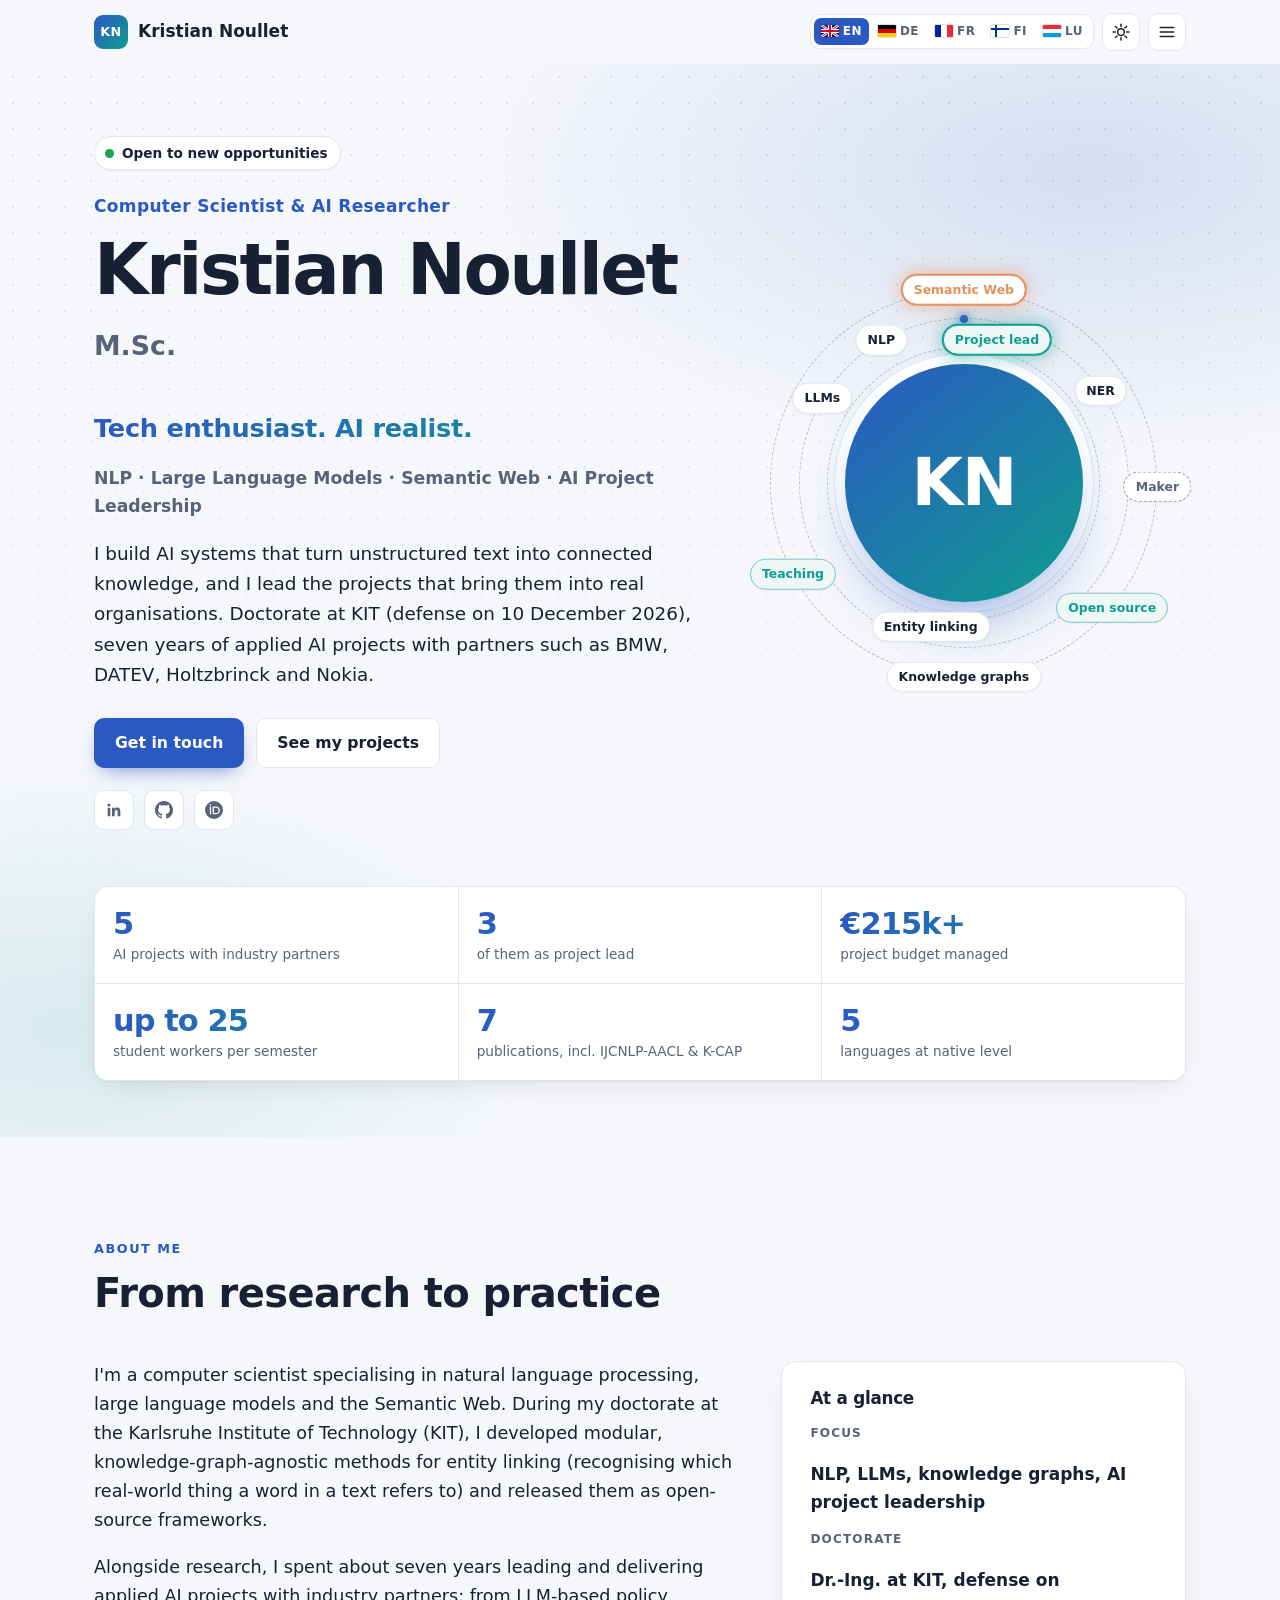
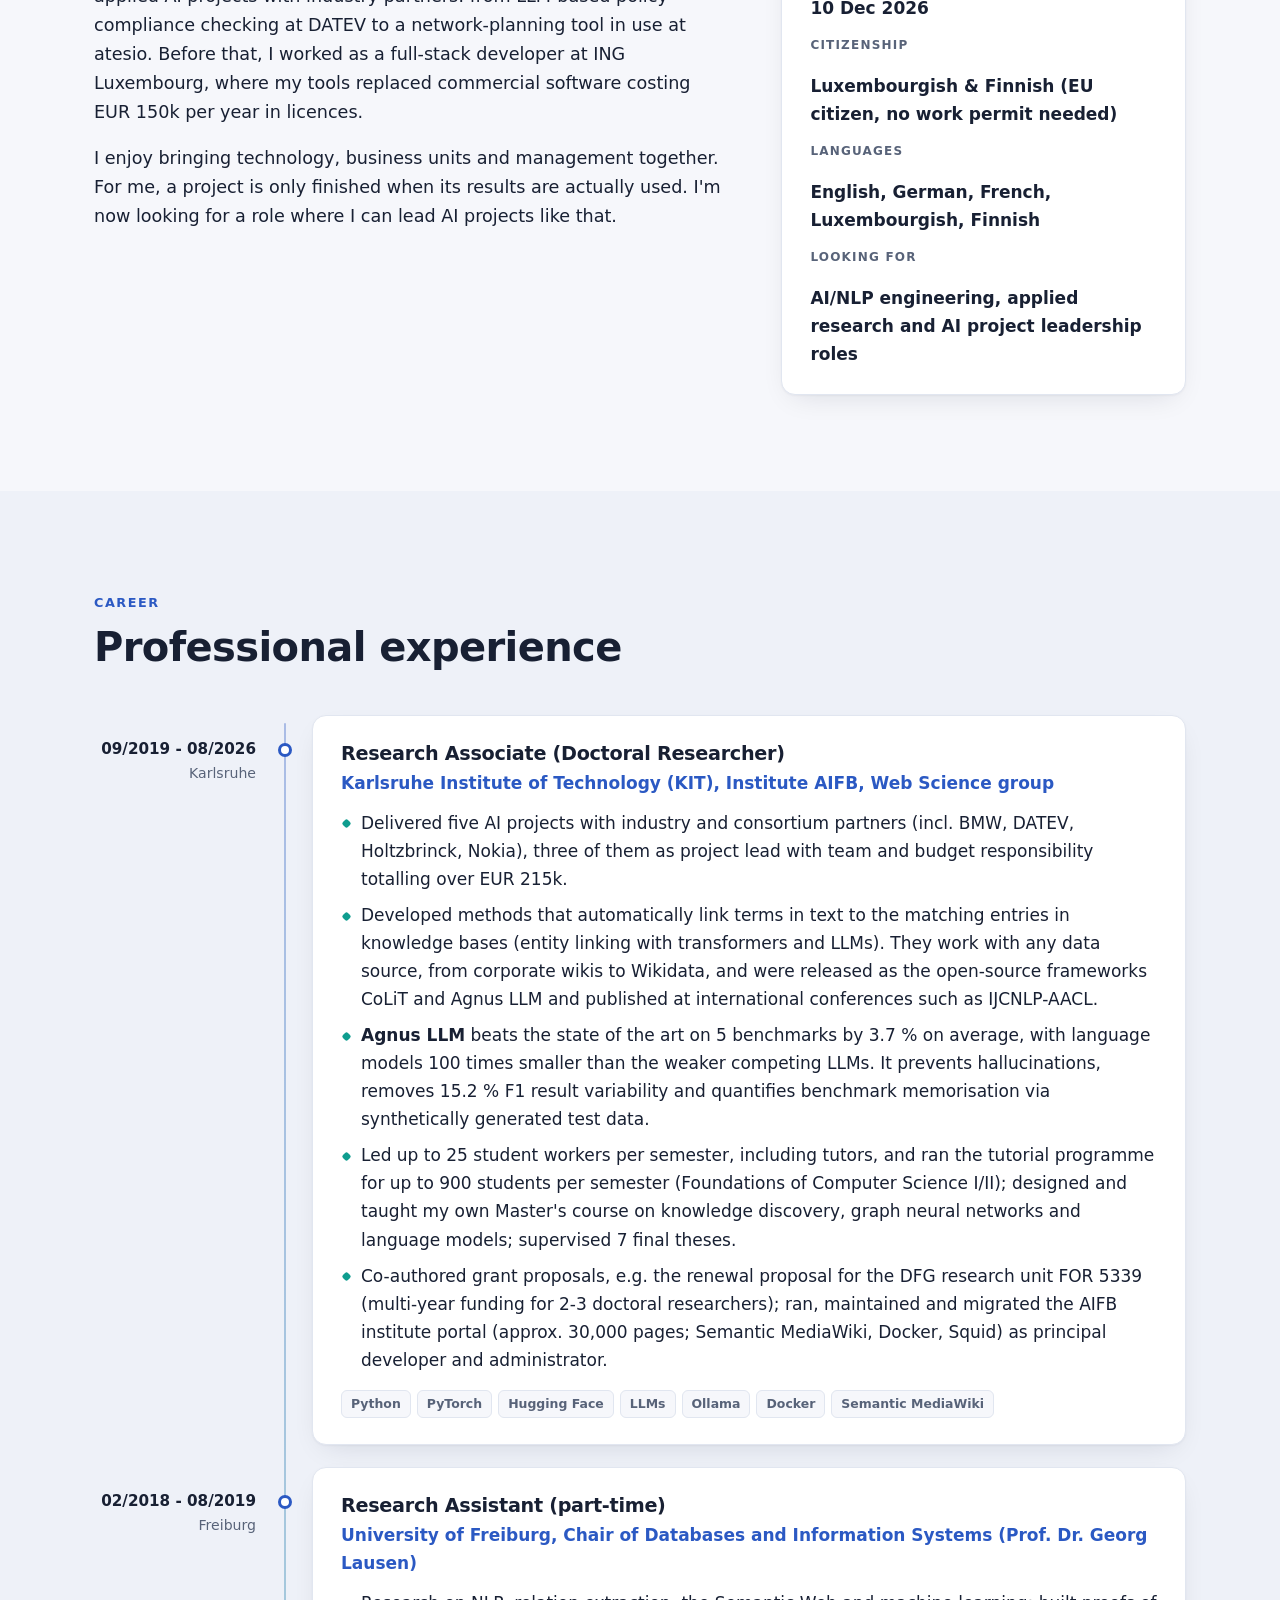
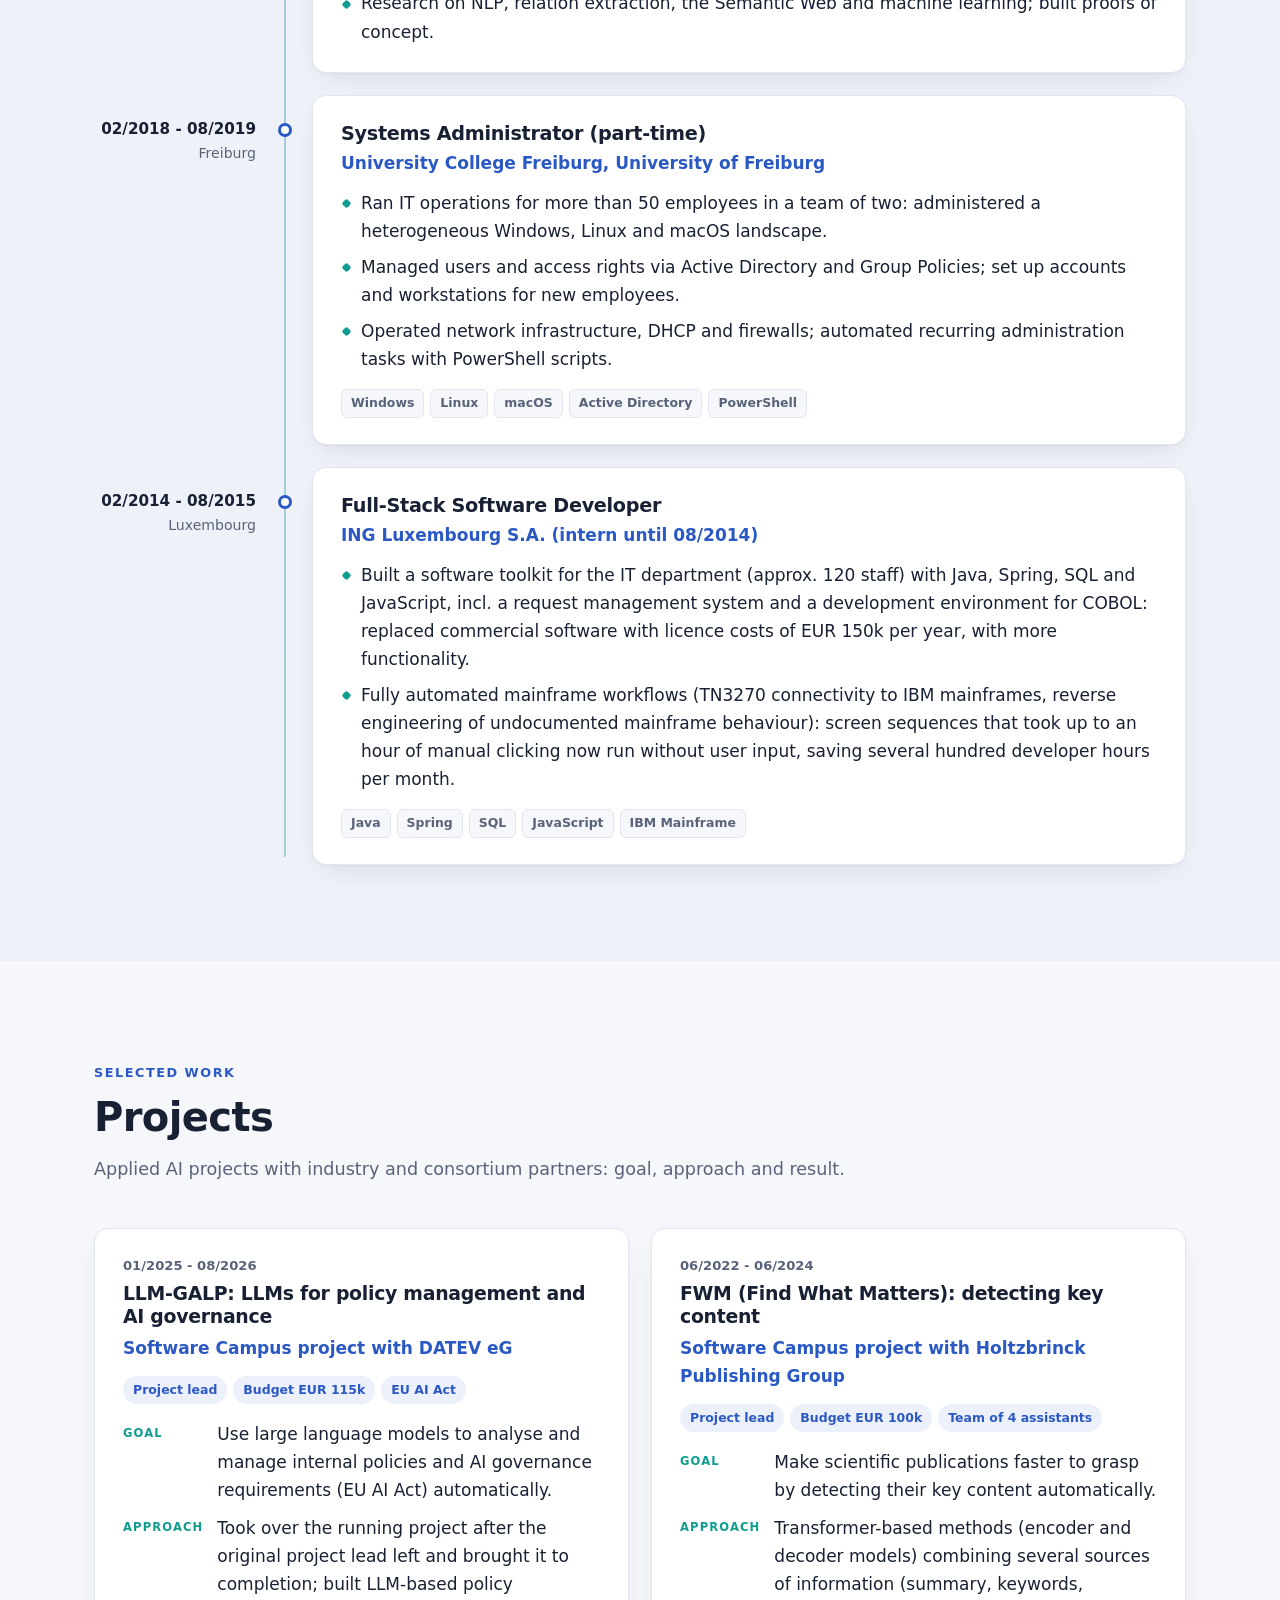
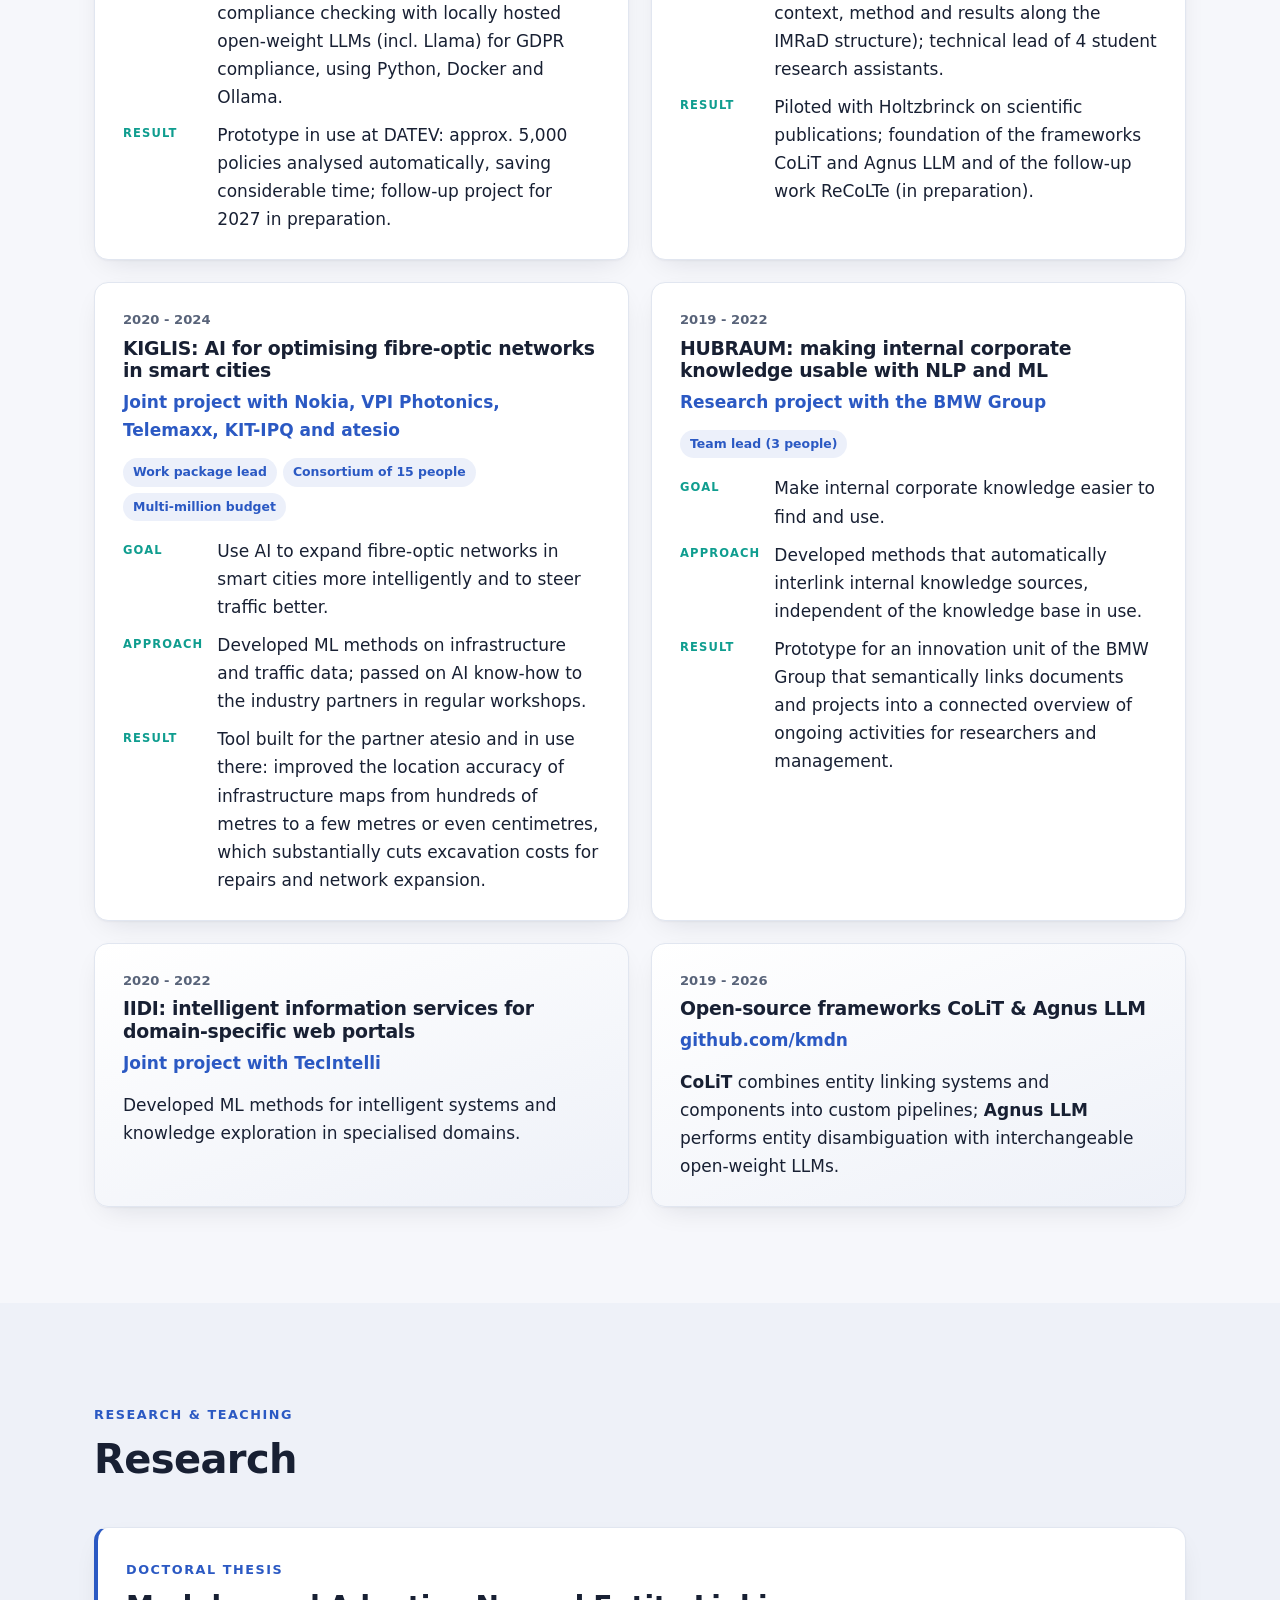
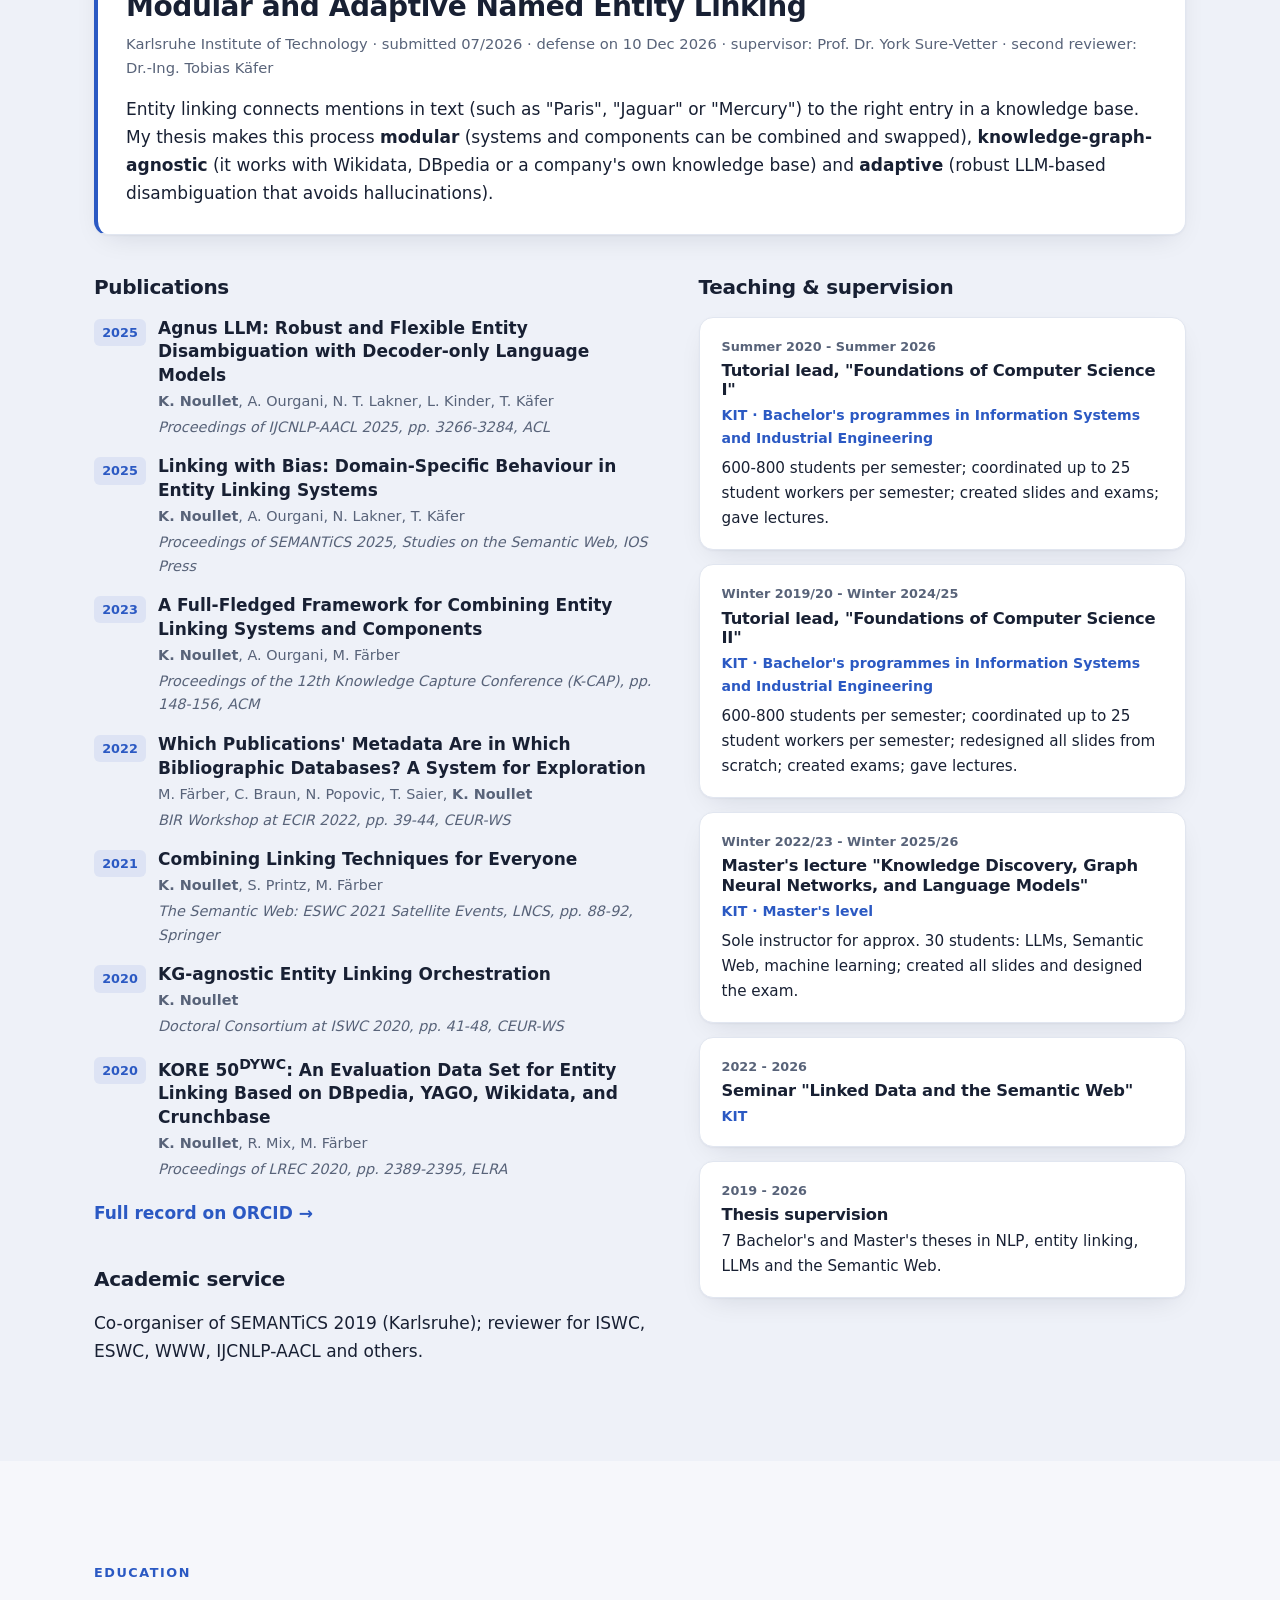
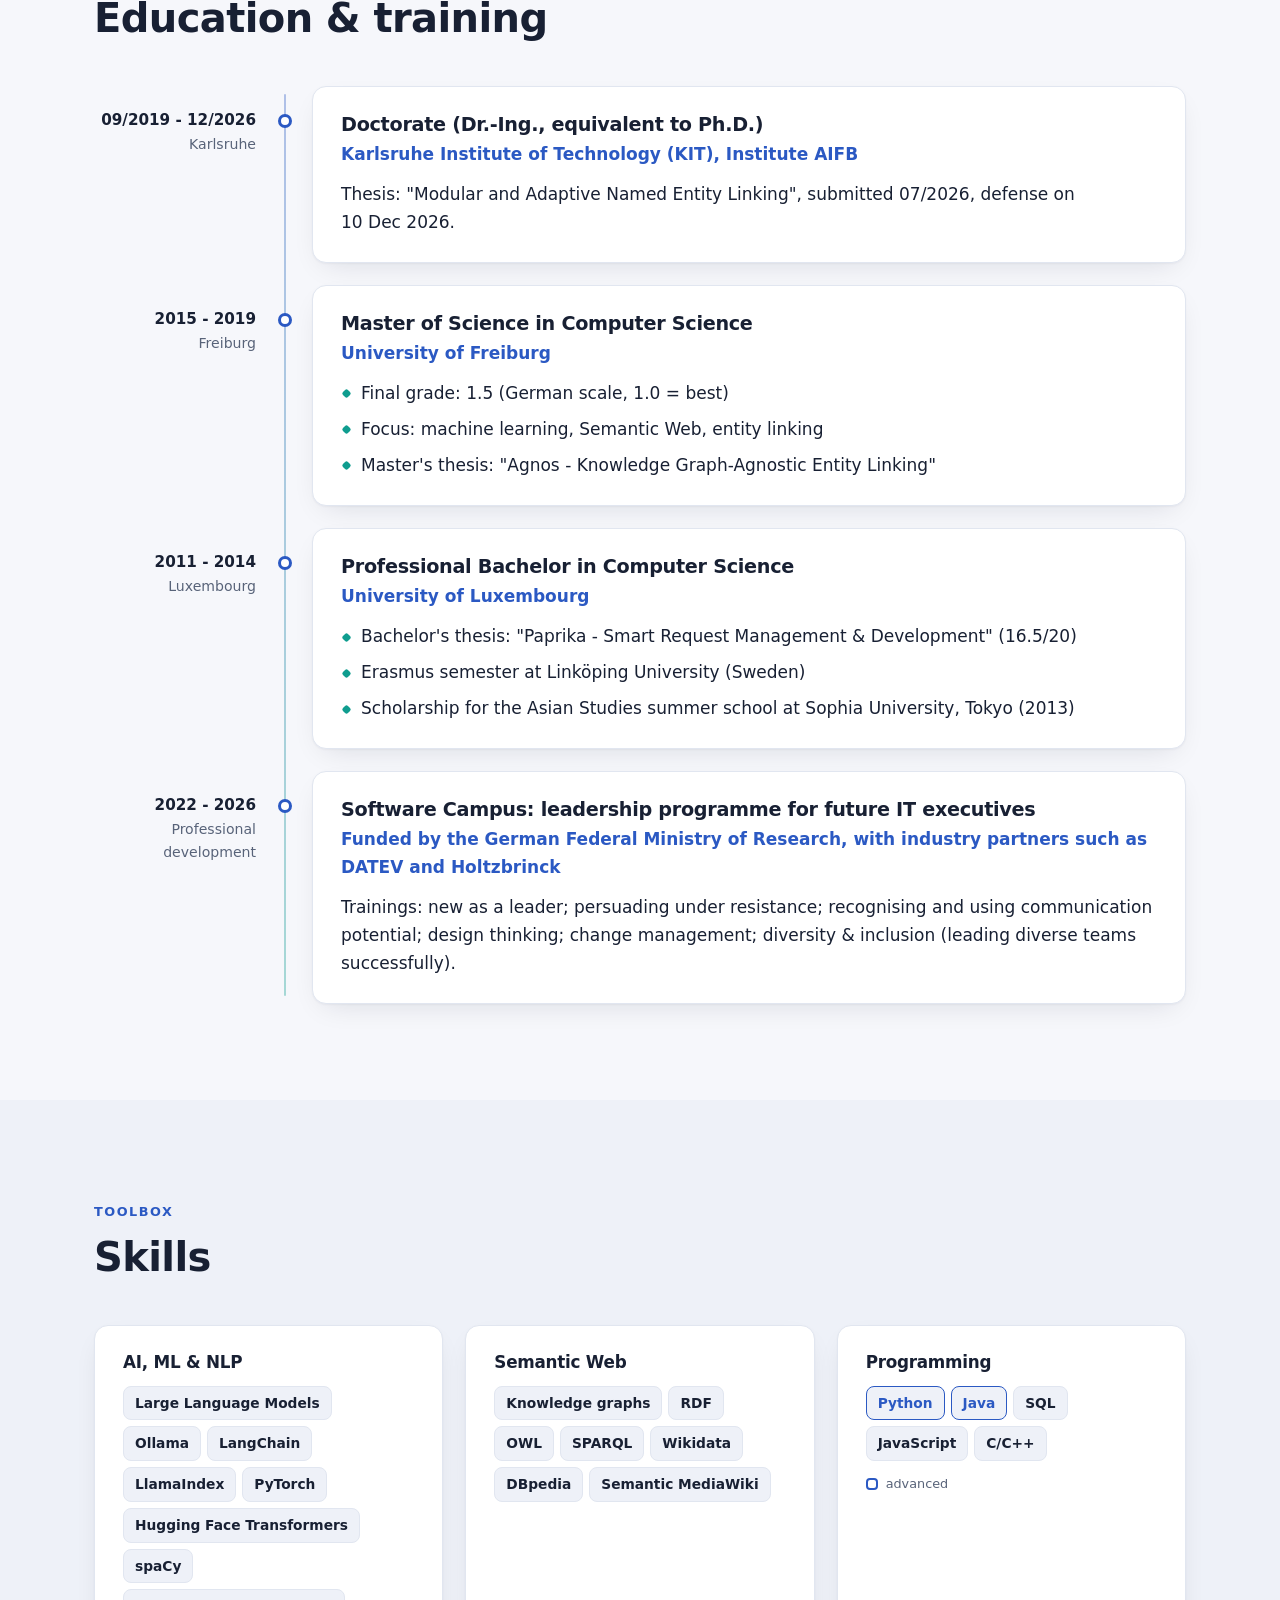
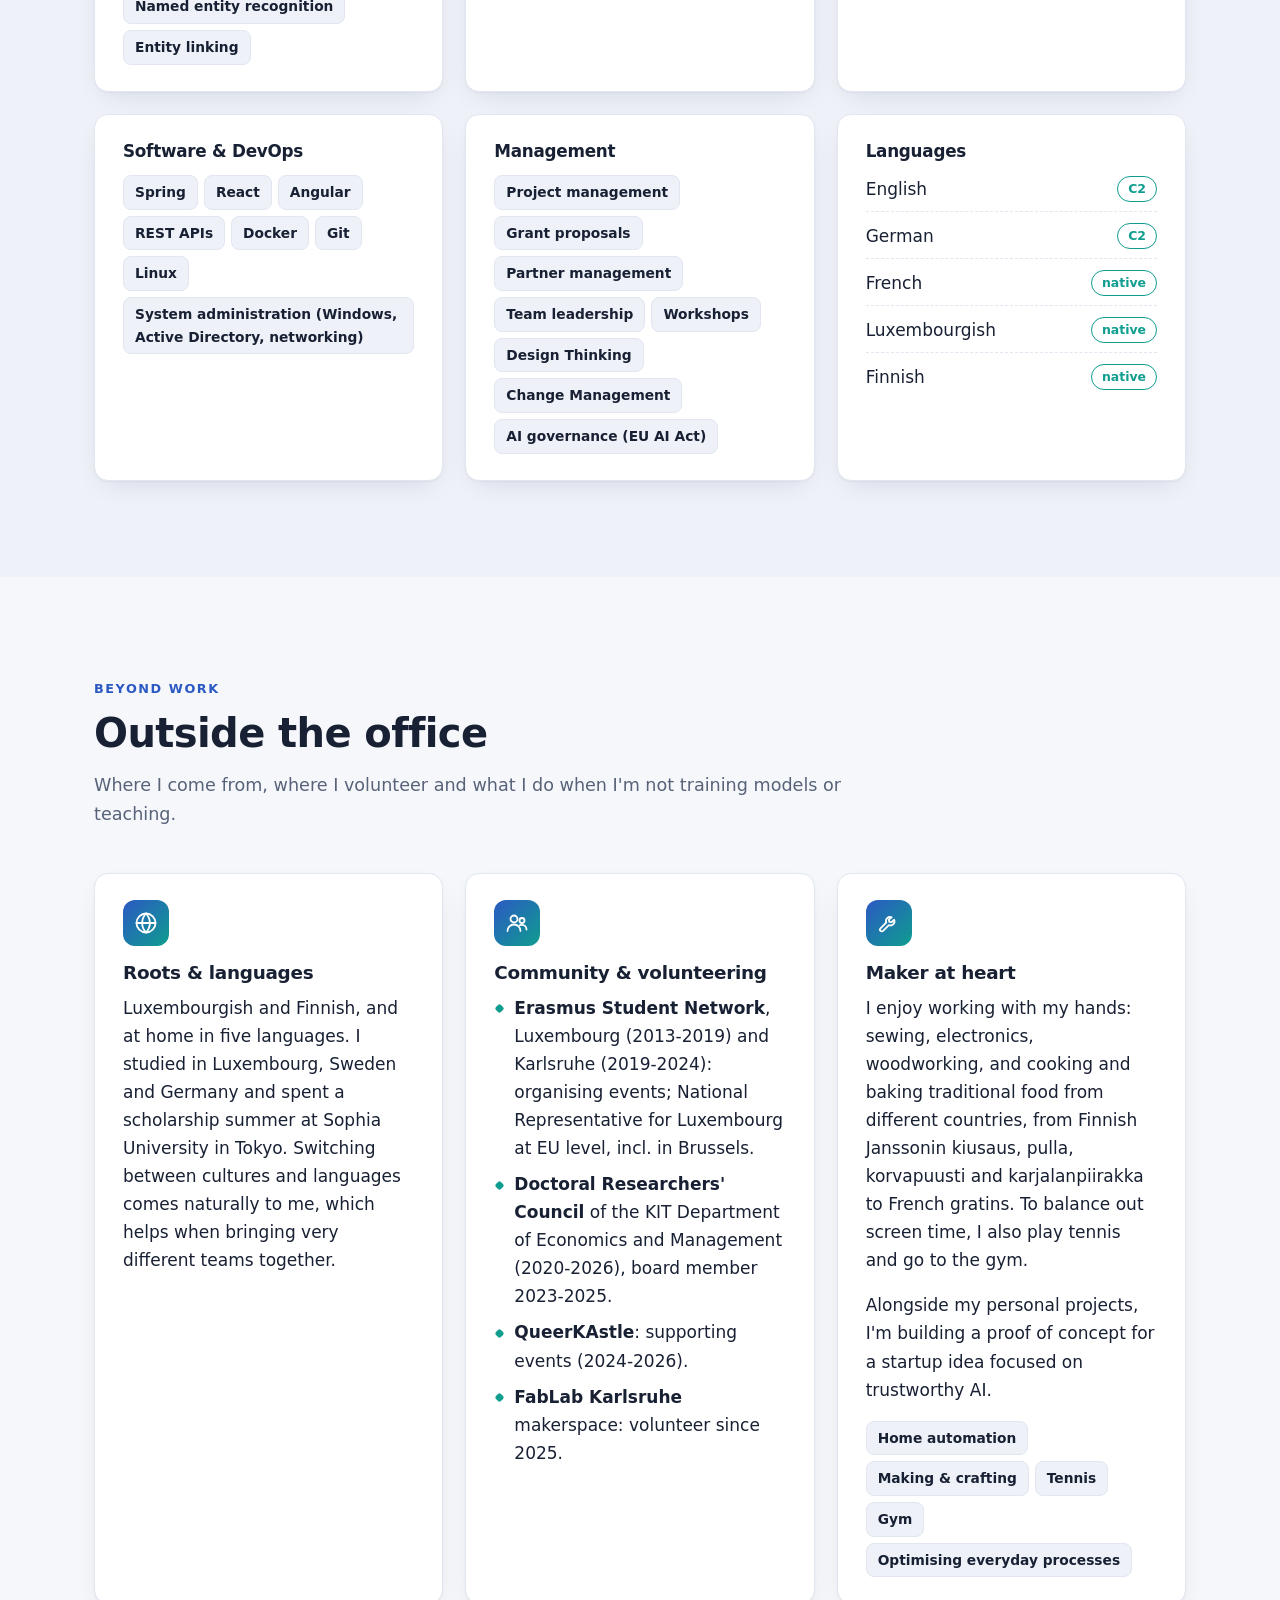
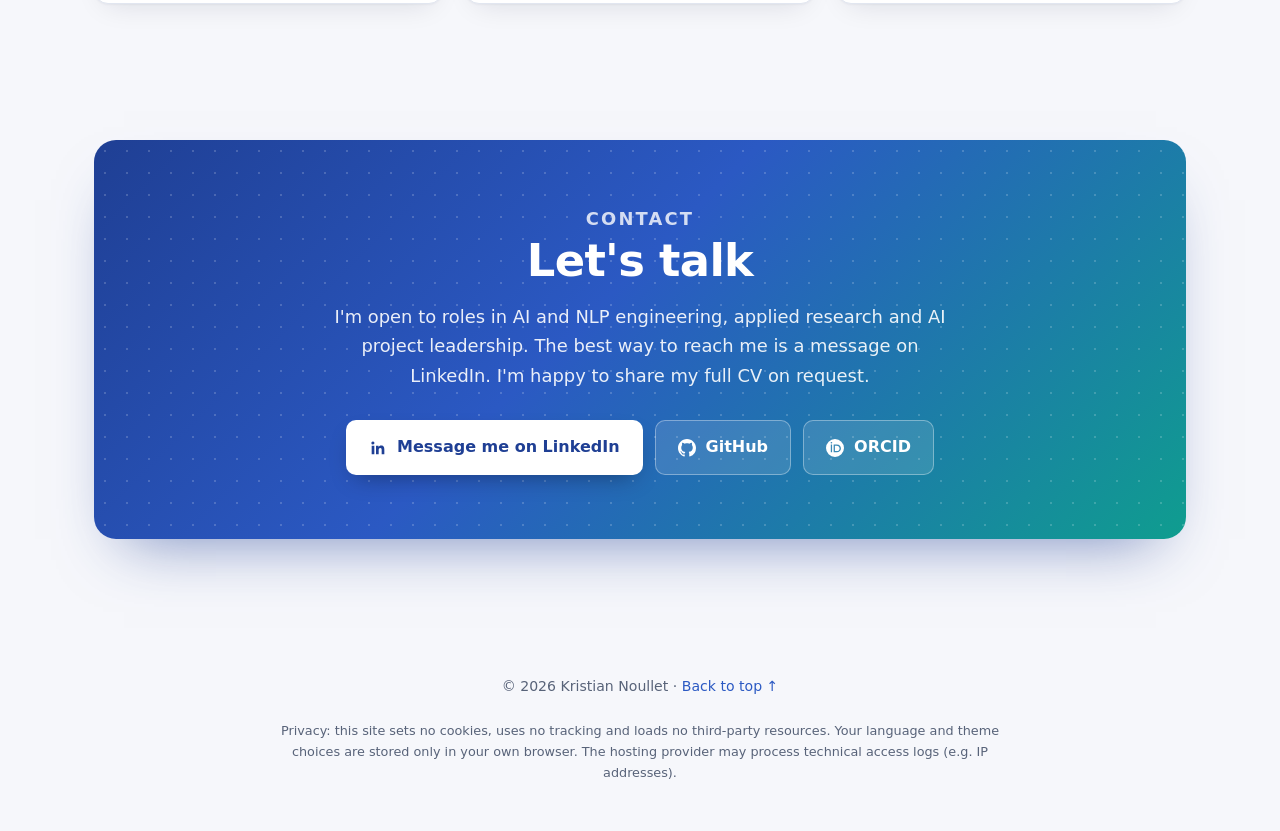
==== index.html @ 2e5d711b "Publish CV website Co-authored-by: Copilot <223556219+Copilot@users.noreply.github.com>" ====
<!DOCTYPE html>
<html lang="en" data-theme="light">
<head>
  <meta charset="utf-8">
  <meta name="viewport" content="width=device-width, initial-scale=1">
  <script>
    // Runs before first paint: theme + language (avoids a flash of the wrong theme/language)
    (function () {
      var d = document.documentElement, langs = ['en', 'de', 'fr', 'fi', 'lu'], lang = null, t = null;
      d.classList.add('js');
      try { t = localStorage.getItem('kn-theme'); } catch (e) {}
      if (t !== 'light' && t !== 'dark') t = window.matchMedia && matchMedia('(prefers-color-scheme: dark)').matches ? 'dark' : 'light';
      d.setAttribute('data-theme', t);
      var q = new URLSearchParams(location.search).get('lang');
      if (q && langs.indexOf(q) > -1) lang = q;
      if (!lang) { try { lang = localStorage.getItem('kn-lang'); } catch (e) {} }
      if (!lang || langs.indexOf(lang) < 0) {
        lang = 'en';
        var nav = navigator.languages || [navigator.language || 'en'];
        for (var i = 0; i < nav.length; i++) {
          var c = String(nav[i]).toLowerCase().split('-')[0];
          if (c === 'lb' || c === 'ltz') c = 'lu'; // ISO code lb, shown as LU
          if (langs.indexOf(c) > -1) { lang = c; break; }
        }
      }
      d.setAttribute('data-lang', lang);
      if (lang !== 'en') {
        d.classList.add('i18n-pending');
        setTimeout(function () { d.classList.remove('i18n-pending'); }, 1500);
      }
    })();
  </script>

  <title data-i18n="meta.title">Kristian Noullet | AI Researcher &amp; Project Lead | NLP, LLMs, Semantic Web</title>
  <meta name="description" data-i18n-attr="content:meta.description" content="Kristian Noullet, computer scientist and AI researcher (KIT) specialising in NLP, large language models and the Semantic Web, with seven years of applied AI projects with partners such as BMW, DATEV, Holtzbrinck and Nokia.">
  <meta name="author" content="Kristian Noullet">
  <meta name="color-scheme" content="light dark">
  <meta name="theme-color" content="#2b59c3">
  <link rel="canonical" href="https://noullet.tech/">
  <link rel="alternate" hreflang="en" href="https://noullet.tech/?lang=en">
  <link rel="alternate" hreflang="de" href="https://noullet.tech/?lang=de">
  <link rel="alternate" hreflang="fr" href="https://noullet.tech/?lang=fr">
  <link rel="alternate" hreflang="fi" href="https://noullet.tech/?lang=fi">
  <link rel="alternate" hreflang="lb" href="https://noullet.tech/?lang=lu">
  <link rel="alternate" hreflang="x-default" href="https://noullet.tech/">

  <meta property="og:type" content="profile">
  <meta property="og:title" content="Kristian Noullet | AI Researcher &amp; Project Lead">
  <meta property="og:description" content="NLP · Large Language Models · Semantic Web · AI project leadership. Doctorate at KIT, seven years of applied AI projects with BMW, DATEV, Holtzbrinck and Nokia.">
  <meta property="og:url" content="https://noullet.tech/">
  <meta property="profile:first_name" content="Kristian">
  <meta property="profile:last_name" content="Noullet">
  <meta name="twitter:card" content="summary">

  <link rel="icon" href="assets/img/favicon.svg" type="image/svg+xml">
  <link rel="stylesheet" href="assets/css/style.css">

  <script type="application/ld+json">
  {
    "@context": "https://schema.org",
    "@type": "Person",
    "name": "Kristian Noullet",
    "url": "https://noullet.tech/",
    "jobTitle": "Computer Scientist & AI Researcher",
    "description": "Computer scientist and AI researcher specialising in NLP, large language models, knowledge graphs and the Semantic Web.",
    "knowsAbout": ["Natural Language Processing", "Large Language Models", "Entity Linking", "Knowledge Graphs", "Semantic Web", "Machine Learning", "AI Project Management"],
    "knowsLanguage": ["en", "de", "fr", "fi", "lb"],
    "nationality": [{"@type": "Country", "name": "Luxembourg"}, {"@type": "Country", "name": "Finland"}],
    "alumniOf": [
      {"@type": "CollegeOrUniversity", "name": "Karlsruhe Institute of Technology (KIT)"},
      {"@type": "CollegeOrUniversity", "name": "University of Freiburg"},
      {"@type": "CollegeOrUniversity", "name": "University of Luxembourg"}
    ],
    "sameAs": [
      "https://www.linkedin.com/in/kristian-noullet",
      "https://github.com/kmdn",
      "https://orcid.org/0000-0002-4916-9443"
    ]
  }
  </script>
</head>
<body>
  <a class="skip-link" href="#main" data-i18n="a11y.skip">Skip to content</a>

  <!-- ============================== Header ============================== -->
  <header class="site-header" id="top">
    <div class="container header-inner">
      <a class="brand" href="#top" aria-label="Kristian Noullet">
        <span class="brand-mark" aria-hidden="true">KN</span>
        <span class="brand-name">Kristian Noullet</span>
      </a>

      <nav class="site-nav" id="site-nav" data-i18n-attr="aria-label:a11y.nav" aria-label="Main navigation">
        <ul>
          <li><a href="#about" data-i18n="nav.about">About</a></li>
          <li><a href="#experience" data-i18n="nav.experience">Experience</a></li>
          <li><a href="#projects" data-i18n="nav.projects">Projects</a></li>
          <li><a href="#research" data-i18n="nav.research">Research</a></li>
          <li><a href="#education" data-i18n="nav.education">Education</a></li>
          <li><a href="#skills" data-i18n="nav.skills">Skills</a></li>
          <li><a href="#personal" data-i18n="nav.personal">Beyond work</a></li>
          <li><a href="#contact" data-i18n="nav.contact">Contact</a></li>
        </ul>
      </nav>

      <div class="header-tools">
        <div class="lang-switch" role="group" data-i18n-attr="aria-label:a11y.lang" aria-label="Language">
          <button type="button" data-lang="en" lang="en" title="English" aria-label="English"><svg class="lang-flag" viewBox="0 0 18 12" aria-hidden="true"><rect width="18" height="12" fill="#012169"/><path d="M0 0l18 12M18 0L0 12" stroke="#fff" stroke-width="2.6"/><path d="M0 0l18 12M18 0L0 12" stroke="#c8102e" stroke-width="1"/><path d="M9 0v12M0 6h18" stroke="#fff" stroke-width="4"/><path d="M9 0v12M0 6h18" stroke="#c8102e" stroke-width="2"/></svg>EN</button>
          <button type="button" data-lang="de" lang="de" title="Deutsch" aria-label="Deutsch"><svg class="lang-flag" viewBox="0 0 18 12" aria-hidden="true"><rect width="18" height="4" fill="#000"/><rect y="4" width="18" height="4" fill="#d00"/><rect y="8" width="18" height="4" fill="#ffce00"/></svg>DE</button>
          <button type="button" data-lang="fr" lang="fr" title="Français" aria-label="Français"><svg class="lang-flag" viewBox="0 0 18 12" aria-hidden="true"><rect width="6" height="12" fill="#002395"/><rect x="6" width="6" height="12" fill="#fff"/><rect x="12" width="6" height="12" fill="#ed2939"/></svg>FR</button>
          <button type="button" data-lang="fi" lang="fi" title="Suomi" aria-label="Suomi"><svg class="lang-flag" viewBox="0 0 18 12" aria-hidden="true"><rect width="18" height="12" fill="#fff"/><path d="M5 0v12M0 4h18" stroke="#003580" stroke-width="2"/></svg>FI</button>
          <button type="button" data-lang="lu" lang="lb" title="Lëtzebuergesch" aria-label="Lëtzebuergesch"><svg class="lang-flag" viewBox="0 0 18 12" aria-hidden="true"><rect width="18" height="4" fill="#ed2939"/><rect y="4" width="18" height="4" fill="#fff"/><rect y="8" width="18" height="4" fill="#00a1de"/></svg>LU</button>
        </div>
        <button type="button" class="icon-btn theme-toggle" data-i18n-attr="aria-label:a11y.theme;title:a11y.theme" aria-label="Switch between light and dark mode" title="Switch between light and dark mode">
          <svg class="icon-sun" viewBox="0 0 24 24" aria-hidden="true"><circle cx="12" cy="12" r="4.5"/><path d="M12 1.5v3M12 19.5v3M4.6 4.6l2.1 2.1M17.3 17.3l2.1 2.1M1.5 12h3M19.5 12h3M4.6 19.4l2.1-2.1M17.3 6.7l2.1-2.1"/></svg>
          <svg class="icon-moon" viewBox="0 0 24 24" aria-hidden="true"><path d="M20.5 14.2A8.5 8.5 0 0 1 9.8 3.5a8.5 8.5 0 1 0 10.7 10.7z"/></svg>
        </button>
        <button type="button" class="icon-btn nav-toggle" aria-controls="site-nav" aria-expanded="false" data-i18n-attr="aria-label:a11y.menu" aria-label="Menu">
          <svg viewBox="0 0 24 24" aria-hidden="true"><path d="M3 6h18M3 12h18M3 18h18"/></svg>
        </button>
      </div>
    </div>
  </header>

  <main id="main">
    <!-- ============================== Hero ============================== -->
    <section class="hero">
      <div class="container hero-inner">
        <div class="hero-text">
          <p class="status-pill"><span class="pulse" aria-hidden="true"></span><span data-i18n="hero.status">Open to new opportunities</span></p>
          <p class="eyebrow" data-i18n="hero.role">Computer Scientist &amp; AI Researcher</p>
          <h1>Kristian Noullet <span class="suffix">M.Sc.</span></h1>
          <p class="hero-motto" data-i18n="hero.motto">Tech enthusiast. AI realist.</p>
          <p class="hero-focus" data-i18n="hero.focus">NLP · Large Language Models · Semantic Web · AI Project Leadership</p>
          <p class="hero-intro" data-i18n="hero.intro">I build AI systems that turn unstructured text into connected knowledge, and I lead the projects that bring them into real organisations. Doctorate at KIT (defense on 10&nbsp;December&nbsp;2026), seven years of applied AI projects with partners such as BMW, DATEV, Holtzbrinck and Nokia.</p>
          <div class="hero-actions">
            <a class="btn btn-primary" href="#contact" data-i18n="hero.cta.contact">Get in touch</a>
            <a class="btn btn-ghost" href="#projects" data-i18n="hero.cta.projects">See my projects</a>
          </div>
          <ul class="social">
            <li><a href="https://www.linkedin.com/in/kristian-noullet" rel="me noopener" target="_blank" aria-label="LinkedIn" title="LinkedIn"><svg viewBox="0 0 24 24" aria-hidden="true"><path d="M20.45 20.45h-3.56v-5.57c0-1.33-.03-3.04-1.85-3.04-1.86 0-2.14 1.45-2.14 2.94v5.67H9.34V9h3.42v1.56h.05c.48-.9 1.63-1.85 3.37-1.85 3.6 0 4.27 2.37 4.27 5.46v6.28zM5.34 7.43a2.07 2.07 0 1 1 0-4.13 2.07 2.07 0 0 1 0 4.13zM7.12 20.45H3.56V9h3.56v11.45z"/></svg></a></li>
            <li><a href="https://github.com/kmdn" rel="me noopener" target="_blank" aria-label="GitHub" title="GitHub"><svg viewBox="0 0 16 16" aria-hidden="true"><path d="M8 0C3.58 0 0 3.58 0 8c0 3.54 2.29 6.53 5.47 7.59.4.07.55-.17.55-.38 0-.19-.01-.82-.01-1.49-2.01.37-2.53-.49-2.69-.94-.09-.23-.48-.94-.82-1.13-.28-.15-.68-.52-.01-.53.63-.01 1.08.58 1.23.82.72 1.21 1.87.87 2.33.66.07-.52.28-.87.51-1.07-1.78-.2-3.64-.89-3.64-3.95 0-.87.31-1.59.82-2.15-.08-.2-.36-1.02.08-2.12 0 0 .67-.21 2.2.82.64-.18 1.32-.27 2-.27.68 0 1.36.09 2 .27 1.53-1.04 2.2-.82 2.2-.82.44 1.1.16 1.92.08 2.12.51.56.82 1.27.82 2.15 0 3.07-1.87 3.75-3.65 3.95.29.25.54.73.54 1.48 0 1.07-.01 1.93-.01 2.2 0 .21.15.46.55.38A8.01 8.01 0 0 0 16 8c0-4.42-3.58-8-8-8z"/></svg></a></li>
            <li><a href="https://orcid.org/0000-0002-4916-9443" rel="me noopener" target="_blank" aria-label="ORCID" title="ORCID"><svg viewBox="0 0 24 24" aria-hidden="true"><path fill-rule="evenodd" d="M12 0a12 12 0 1 0 0 24 12 12 0 0 0 0-24zM8.1 17.6H6.4V7.4h1.7v10.2zM7.25 6.1a1.1 1.1 0 1 1 0-2.2 1.1 1.1 0 0 1 0 2.2zM10.2 7.4h4.1c3.9 0 5.6 2.8 5.6 5.1 0 2.5-2 5.1-5.6 5.1h-4.1V7.4zm1.7 1.5v7.2h2.3c3.2 0 3.9-2.4 3.9-3.6 0-2-1.3-3.6-4-3.6h-2.2z"/></svg></a></li>
          </ul>
        </div>
        <div class="hero-visual" aria-hidden="true">
          <div class="avatar">
            <span class="avatar-initials">KN</span>
            <!-- To show a photo instead of the initials: add assets/img/photo.jpg (square, ~600x600) and uncomment:
            <img src="assets/img/photo.jpg" alt="" width="600" height="600">
            -->
          </div>
          <!-- Rings rotate (each carries a dot); labels sit still on their rings so they stay readable,
               and glow while any ring's dot passes under them (detected in main.js).
               Positions were optimised so no label collides in any language at any desktop size.
               on-N = which ring the label sits on, --deg = angle from the top, clockwise. -->
          <div class="orbit orbit-1"></div>
          <div class="orbit orbit-2"></div>
          <div class="orbit orbit-3"></div>
          <div class="nodes">
            <span class="node on-1 node-quality" style="--deg: 13" data-i18n="node.lead">Project lead</span>
            <span class="node on-1" style="--deg: 193">Entity linking</span>
            <span class="node on-2" style="--deg: 56">NER</span>
            <span class="node on-2" style="--deg: 301">LLMs</span>
            <span class="node on-2" style="--deg: 330">NLP</span>
            <span class="node on-3" style="--deg: 0">Semantic Web</span>
            <span class="node on-3 node-personal" style="--deg: 91" data-i18n="node.maker">Maker</span>
            <span class="node on-3 node-quality" style="--deg: 130" data-i18n="node.oss">Open source</span>
            <span class="node on-3" style="--deg: 180" data-i18n="skill.kg">Knowledge graphs</span>
            <span class="node on-3 node-quality" style="--deg: 242" data-i18n="node.teaching">Teaching</span>
          </div>
        </div>
      </div>

      <div class="container">
        <ul class="stats">
          <li><strong>5</strong><span data-i18n="stats.projects">AI projects with industry partners</span></li>
          <li><strong>3</strong><span data-i18n="stats.lead">of them as project lead</span></li>
          <li><strong data-i18n="stats.budget.num">€215k+</strong><span data-i18n="stats.budget">project budget managed</span></li>
          <li><strong data-i18n="stats.workers.num">up to 25</strong><span data-i18n="stats.workers">student workers per semester</span></li>
          <li><strong>7</strong><span data-i18n="stats.pubs">publications, incl. IJCNLP-AACL &amp; K-CAP</span></li>
          <li><strong>5</strong><span data-i18n="stats.langs">languages at native level</span></li>
        </ul>
      </div>
    </section>

    <!-- ============================== About ============================== -->
    <section class="section" id="about">
      <div class="container">
        <header class="section-head reveal">
          <p class="kicker" data-i18n="about.kicker">About me</p>
          <h2 data-i18n="about.title">From research to practice</h2>
        </header>
        <div class="about-grid">
          <div class="prose reveal">
            <p data-i18n="about.p1">I'm a computer scientist specialising in natural language processing, large language models and the Semantic Web. During my doctorate at the Karlsruhe Institute of Technology (KIT), I developed modular, knowledge-graph-agnostic methods for entity linking (recognising which real-world thing a word in a text refers to) and released them as open-source frameworks.</p>
            <p data-i18n="about.p2">Alongside research, I spent about seven years leading and delivering applied AI projects with industry partners: from LLM-based policy compliance checking at DATEV to a network-planning tool in use at atesio. Before that, I worked as a full-stack developer at ING Luxembourg, where my tools replaced commercial software costing EUR&nbsp;150k per year in licences.</p>
            <p data-i18n="about.p3">I enjoy bringing technology, business units and management together. For me, a project is only finished when its results are actually used. I'm now looking for a role where I can lead AI projects like that.</p>
          </div>
          <aside class="card glance reveal">
            <h3 data-i18n="glance.title">At a glance</h3>
            <dl>
              <dt data-i18n="glance.focus.k">Focus</dt>
              <dd data-i18n="glance.focus.v">NLP, LLMs, knowledge graphs, AI project leadership</dd>
              <dt data-i18n="glance.degree.k">Doctorate</dt>
              <dd data-i18n="glance.degree.v">Dr.-Ing. at KIT, defense on 10&nbsp;Dec&nbsp;2026</dd>
              <dt data-i18n="glance.nat.k">Citizenship</dt>
              <dd data-i18n="glance.nat.v">Luxembourgish &amp; Finnish (EU citizen, no work permit needed)</dd>
              <dt data-i18n="glance.langs.k">Languages</dt>
              <dd data-i18n="glance.langs.v">English, German, French, Luxembourgish, Finnish</dd>
              <dt data-i18n="glance.looking.k">Looking for</dt>
              <dd data-i18n="glance.looking.v">AI/NLP engineering, applied research and AI project leadership roles</dd>
            </dl>
          </aside>
        </div>
      </div>
    </section>

    <!-- ============================== Experience ============================== -->
    <section class="section section-alt" id="experience">
      <div class="container">
        <header class="section-head reveal">
          <p class="kicker" data-i18n="exp.kicker">Career</p>
          <h2 data-i18n="exp.title">Professional experience</h2>
        </header>

        <ol class="timeline">
          <li class="tl-item reveal">
            <div class="tl-meta"><span class="tl-date">09/2019 - 08/2026</span><span class="tl-place">Karlsruhe</span></div>
            <div class="tl-body card">
              <h3 data-i18n="exp.kit.role">Research Associate (Doctoral Researcher)</h3>
              <p class="tl-org" data-i18n="exp.kit.org">Karlsruhe Institute of Technology (KIT), Institute AIFB, Web Science group</p>
              <ul class="bullets">
                <li data-i18n="exp.kit.b1">Delivered five AI projects with industry and consortium partners (incl. BMW, DATEV, Holtzbrinck, Nokia), three of them as project lead with team and budget responsibility totalling over EUR&nbsp;215k.</li>
                <li data-i18n="exp.kit.b2">Developed methods that automatically link terms in text to the matching entries in knowledge bases (entity linking with transformers and LLMs). They work with any data source, from corporate wikis to Wikidata, and were released as the open-source frameworks CoLiT and Agnus LLM and published at international conferences such as IJCNLP-AACL.</li>
                <li data-i18n="exp.kit.b3"><strong>Agnus LLM</strong> beats the state of the art on 5 benchmarks by 3.7&nbsp;% on average, with language models 100 times smaller than the weaker competing LLMs. It prevents hallucinations, removes 15.2&nbsp;% F1 result variability and quantifies benchmark memorisation via synthetically generated test data.</li>
                <li data-i18n="exp.kit.b4">Led up to 25 student workers per semester, including tutors, and ran the tutorial programme for up to 900 students per semester (Foundations of Computer Science I/II); designed and taught my own Master's course on knowledge discovery, graph neural networks and language models; supervised 7 final theses.</li>
                <li data-i18n="exp.kit.b5">Co-authored grant proposals, e.g. the renewal proposal for the DFG research unit FOR&nbsp;5339 (multi-year funding for 2-3 doctoral researchers); ran, maintained and migrated the AIFB institute portal (approx. 30,000 pages; Semantic MediaWiki, Docker, Squid) as principal developer and administrator.</li>
              </ul>
              <ul class="tags"><li>Python</li><li>PyTorch</li><li>Hugging Face</li><li>LLMs</li><li>Ollama</li><li>Docker</li><li>Semantic MediaWiki</li></ul>
            </div>
          </li>

          <li class="tl-item reveal">
            <div class="tl-meta"><span class="tl-date">02/2018 - 08/2019</span><span class="tl-place">Freiburg</span></div>
            <div class="tl-body card">
              <h3 data-i18n="exp.ra.role">Research Assistant (part-time)</h3>
              <p class="tl-org" data-i18n="exp.ra.org">University of Freiburg, Chair of Databases and Information Systems (Prof. Dr. Georg Lausen)</p>
              <ul class="bullets">
                <li data-i18n="exp.ra.b1">Research on NLP, relation extraction, the Semantic Web and machine learning; built proofs of concept.</li>
              </ul>
            </div>
          </li>

          <li class="tl-item reveal">
            <div class="tl-meta"><span class="tl-date">02/2018 - 08/2019</span><span class="tl-place">Freiburg</span></div>
            <div class="tl-body card">
              <h3 data-i18n="exp.sys.role">Systems Administrator (part-time)</h3>
              <p class="tl-org" data-i18n="exp.sys.org">University College Freiburg, University of Freiburg</p>
              <ul class="bullets">
                <li data-i18n="exp.sys.b1">Ran IT operations for more than 50 employees in a team of two: administered a heterogeneous Windows, Linux and macOS landscape.</li>
                <li data-i18n="exp.sys.b2">Managed users and access rights via Active Directory and Group Policies; set up accounts and workstations for new employees.</li>
                <li data-i18n="exp.sys.b3">Operated network infrastructure, DHCP and firewalls; automated recurring administration tasks with PowerShell scripts.</li>
              </ul>
              <ul class="tags"><li>Windows</li><li>Linux</li><li>macOS</li><li>Active Directory</li><li>PowerShell</li></ul>
            </div>
          </li>

          <li class="tl-item reveal">
            <div class="tl-meta"><span class="tl-date">02/2014 - 08/2015</span><span class="tl-place" data-i18n="place.lux">Luxembourg</span></div>
            <div class="tl-body card">
              <h3 data-i18n="exp.ing.role">Full-Stack Software Developer</h3>
              <p class="tl-org" data-i18n="exp.ing.org">ING Luxembourg S.A. (intern until 08/2014)</p>
              <ul class="bullets">
                <li data-i18n="exp.ing.b1">Built a software toolkit for the IT department (approx. 120 staff) with Java, Spring, SQL and JavaScript, incl. a request management system and a development environment for COBOL: replaced commercial software with licence costs of EUR&nbsp;150k per year, with more functionality.</li>
                <li data-i18n="exp.ing.b2">Fully automated mainframe workflows (TN3270 connectivity to IBM mainframes, reverse engineering of undocumented mainframe behaviour): screen sequences that took up to an hour of manual clicking now run without user input, saving several hundred developer hours per month.</li>
              </ul>
              <ul class="tags"><li>Java</li><li>Spring</li><li>SQL</li><li>JavaScript</li><li>IBM Mainframe</li></ul>
            </div>
          </li>
        </ol>
      </div>
    </section>

    <!-- ============================== Projects ============================== -->
    <section class="section" id="projects">
      <div class="container">
        <header class="section-head reveal">
          <p class="kicker" data-i18n="proj.kicker">Selected work</p>
          <h2 data-i18n="proj.title">Projects</h2>
          <p class="section-lead" data-i18n="proj.lead">Applied AI projects with industry and consortium partners: goal, approach and result.</p>
        </header>

        <div class="project-grid">
          <article class="card project reveal">
            <p class="project-date">01/2025 - 08/2026</p>
            <h3 data-i18n="proj.llm.title">LLM-GALP: LLMs for policy management and AI governance</h3>
            <p class="project-org" data-i18n="proj.llm.org">Software Campus project with DATEV eG</p>
            <ul class="facts"><li data-i18n="fact.lead">Project lead</li><li data-i18n="proj.llm.f2">Budget EUR&nbsp;115k</li><li>EU AI Act</li></ul>
            <dl class="gar">
              <dt data-i18n="label.goal">Goal</dt>
              <dd data-i18n="proj.llm.goal">Use large language models to analyse and manage internal policies and AI governance requirements (EU AI Act) automatically.</dd>
              <dt data-i18n="label.approach">Approach</dt>
              <dd data-i18n="proj.llm.approach">Took over the running project after the original project lead left and brought it to completion; built LLM-based policy compliance checking with locally hosted open-weight LLMs (incl. Llama) for GDPR compliance, using Python, Docker and Ollama.</dd>
              <dt data-i18n="label.result">Result</dt>
              <dd data-i18n="proj.llm.result">Prototype in use at DATEV: approx. 5,000 policies analysed automatically, saving considerable time; follow-up project for 2027 in preparation.</dd>
            </dl>
          </article>

          <article class="card project reveal">
            <p class="project-date">06/2022 - 06/2024</p>
            <h3 data-i18n="proj.fwm.title">FWM (Find What Matters): detecting key content</h3>
            <p class="project-org" data-i18n="proj.fwm.org">Software Campus project with Holtzbrinck Publishing Group</p>
            <ul class="facts"><li data-i18n="fact.lead">Project lead</li><li data-i18n="proj.fwm.f2">Budget EUR&nbsp;100k</li><li data-i18n="proj.fwm.f3">Team of 4 assistants</li></ul>
            <dl class="gar">
              <dt data-i18n="label.goal">Goal</dt>
              <dd data-i18n="proj.fwm.goal">Make scientific publications faster to grasp by detecting their key content automatically.</dd>
              <dt data-i18n="label.approach">Approach</dt>
              <dd data-i18n="proj.fwm.approach">Transformer-based methods (encoder and decoder models) combining several sources of information (summary, keywords, context, method and results along the IMRaD structure); technical lead of 4 student research assistants.</dd>
              <dt data-i18n="label.result">Result</dt>
              <dd data-i18n="proj.fwm.result">Piloted with Holtzbrinck on scientific publications; foundation of the frameworks CoLiT and Agnus LLM and of the follow-up work ReCoLTe (in preparation).</dd>
            </dl>
          </article>

          <article class="card project reveal">
            <p class="project-date">2020 - 2024</p>
            <h3 data-i18n="proj.kiglis.title">KIGLIS: AI for optimising fibre-optic networks in smart cities</h3>
            <p class="project-org" data-i18n="proj.kiglis.org">Joint project with Nokia, VPI Photonics, Telemaxx, KIT-IPQ and atesio</p>
            <ul class="facts"><li data-i18n="proj.kiglis.f1">Work package lead</li><li data-i18n="proj.kiglis.f2">Consortium of 15 people</li><li data-i18n="proj.kiglis.f3">Multi-million budget</li></ul>
            <dl class="gar">
              <dt data-i18n="label.goal">Goal</dt>
              <dd data-i18n="proj.kiglis.goal">Use AI to expand fibre-optic networks in smart cities more intelligently and to steer traffic better.</dd>
              <dt data-i18n="label.approach">Approach</dt>
              <dd data-i18n="proj.kiglis.approach">Developed ML methods on infrastructure and traffic data; passed on AI know-how to the industry partners in regular workshops.</dd>
              <dt data-i18n="label.result">Result</dt>
              <dd data-i18n="proj.kiglis.result">Tool built for the partner atesio and in use there: improved the location accuracy of infrastructure maps from hundreds of metres to a few metres or even centimetres, which substantially cuts excavation costs for repairs and network expansion.</dd>
            </dl>
          </article>

          <article class="card project reveal">
            <p class="project-date">2019 - 2022</p>
            <h3 data-i18n="proj.hub.title">HUBRAUM: making internal corporate knowledge usable with NLP and ML</h3>
            <p class="project-org" data-i18n="proj.hub.org">Research project with the BMW Group</p>
            <ul class="facts"><li data-i18n="proj.hub.f1">Team lead (3 people)</li></ul>
            <dl class="gar">
              <dt data-i18n="label.goal">Goal</dt>
              <dd data-i18n="proj.hub.goal">Make internal corporate knowledge easier to find and use.</dd>
              <dt data-i18n="label.approach">Approach</dt>
              <dd data-i18n="proj.hub.approach">Developed methods that automatically interlink internal knowledge sources, independent of the knowledge base in use.</dd>
              <dt data-i18n="label.result">Result</dt>
              <dd data-i18n="proj.hub.result">Prototype for an innovation unit of the BMW Group that semantically links documents and projects into a connected overview of ongoing activities for researchers and management.</dd>
            </dl>
          </article>

          <article class="card project project-compact reveal">
            <p class="project-date">2020 - 2022</p>
            <h3 data-i18n="proj.iidi.title">IIDI: intelligent information services for domain-specific web portals</h3>
            <p class="project-org" data-i18n="proj.iidi.org">Joint project with TecIntelli</p>
            <p data-i18n="proj.iidi.desc">Developed ML methods for intelligent systems and knowledge exploration in specialised domains.</p>
          </article>

          <article class="card project project-compact reveal">
            <p class="project-date">2019 - 2026</p>
            <h3 data-i18n="proj.oss.title">Open-source frameworks CoLiT &amp; Agnus LLM</h3>
            <p class="project-org"><a href="https://github.com/kmdn" target="_blank" rel="noopener">github.com/kmdn</a></p>
            <p data-i18n="proj.oss.desc"><strong>CoLiT</strong> combines entity linking systems and components into custom pipelines; <strong>Agnus LLM</strong> performs entity disambiguation with interchangeable open-weight LLMs.</p>
          </article>
        </div>
      </div>
    </section>

    <!-- ============================== Research & teaching ============================== -->
    <section class="section section-alt" id="research">
      <div class="container">
        <header class="section-head reveal">
          <p class="kicker" data-i18n="res.kicker">Research &amp; teaching</p>
          <h2 data-i18n="res.title">Research</h2>
        </header>

        <div class="card thesis reveal">
          <p class="kicker" data-i18n="res.thesis.label">Doctoral thesis</p>
          <h3 class="thesis-title" lang="en">Modular and Adaptive Named Entity Linking</h3>
          <p class="thesis-meta" data-i18n="res.thesis.meta">Karlsruhe Institute of Technology · submitted 07/2026 · defense on 10&nbsp;Dec&nbsp;2026 · supervisor: Prof. Dr. York Sure-Vetter · second reviewer: Dr.-Ing. Tobias Käfer</p>
          <p data-i18n="res.thesis.desc">Entity linking connects mentions in text (such as "Paris", "Jaguar" or "Mercury") to the right entry in a knowledge base. My thesis makes this process <strong>modular</strong> (systems and components can be combined and swapped), <strong>knowledge-graph-agnostic</strong> (it works with Wikidata, DBpedia or a company's own knowledge base) and <strong>adaptive</strong> (robust LLM-based disambiguation that avoids hallucinations).</p>
        </div>

        <div class="research-grid">
          <div class="reveal">
            <h3 class="sub-head" data-i18n="res.pubs">Publications</h3>
            <ol class="pubs" lang="en">
              <li><span class="pub-year">2025</span><div><p class="pub-title">Agnus LLM: Robust and Flexible Entity Disambiguation with Decoder-only Language Models</p><p class="pub-authors"><strong>K. Noullet</strong>, A. Ourgani, N. T. Lakner, L. Kinder, T. Käfer</p><p class="pub-venue">Proceedings of IJCNLP-AACL 2025, pp. 3266-3284, ACL</p></div></li>
              <li><span class="pub-year">2025</span><div><p class="pub-title">Linking with Bias: Domain-Specific Behaviour in Entity Linking Systems</p><p class="pub-authors"><strong>K. Noullet</strong>, A. Ourgani, N. Lakner, T. Käfer</p><p class="pub-venue">Proceedings of SEMANTiCS 2025, Studies on the Semantic Web, IOS Press</p></div></li>
              <li><span class="pub-year">2023</span><div><p class="pub-title">A Full-Fledged Framework for Combining Entity Linking Systems and Components</p><p class="pub-authors"><strong>K. Noullet</strong>, A. Ourgani, M. Färber</p><p class="pub-venue">Proceedings of the 12th Knowledge Capture Conference (K-CAP), pp. 148-156, ACM</p></div></li>
              <li><span class="pub-year">2022</span><div><p class="pub-title">Which Publications' Metadata Are in Which Bibliographic Databases? A System for Exploration</p><p class="pub-authors">M. Färber, C. Braun, N. Popovic, T. Saier, <strong>K. Noullet</strong></p><p class="pub-venue">BIR Workshop at ECIR 2022, pp. 39-44, CEUR-WS</p></div></li>
              <li><span class="pub-year">2021</span><div><p class="pub-title">Combining Linking Techniques for Everyone</p><p class="pub-authors"><strong>K. Noullet</strong>, S. Printz, M. Färber</p><p class="pub-venue">The Semantic Web: ESWC 2021 Satellite Events, LNCS, pp. 88-92, Springer</p></div></li>
              <li><span class="pub-year">2020</span><div><p class="pub-title">KG-agnostic Entity Linking Orchestration</p><p class="pub-authors"><strong>K. Noullet</strong></p><p class="pub-venue">Doctoral Consortium at ISWC 2020, pp. 41-48, CEUR-WS</p></div></li>
              <li><span class="pub-year">2020</span><div><p class="pub-title">KORE 50<sup>DYWC</sup>: An Evaluation Data Set for Entity Linking Based on DBpedia, YAGO, Wikidata, and Crunchbase</p><p class="pub-authors"><strong>K. Noullet</strong>, R. Mix, M. Färber</p><p class="pub-venue">Proceedings of LREC 2020, pp. 2389-2395, ELRA</p></div></li>
            </ol>
            <p class="more-link"><a href="https://orcid.org/0000-0002-4916-9443" target="_blank" rel="noopener" data-i18n="res.orcid">Full record on ORCID →</a></p>

            <h3 class="sub-head" data-i18n="res.service.title">Academic service</h3>
            <p data-i18n="res.service.text">Co-organiser of SEMANTiCS 2019 (Karlsruhe); reviewer for ISWC, ESWC, WWW, IJCNLP-AACL and others.</p>
          </div>

          <div class="reveal">
            <h3 class="sub-head" data-i18n="teach.title">Teaching &amp; supervision</h3>
            <ul class="teach-list">
              <li class="card">
                <p class="teach-date" data-i18n="teach.gdi1.date">Summer 2020 - Summer 2026</p>
                <h4 data-i18n="teach.gdi1.title">Tutorial lead, "Foundations of Computer Science I"</h4>
                <p class="teach-meta" data-i18n="teach.bsc">KIT · Bachelor's programmes in Information Systems and Industrial Engineering</p>
                <p data-i18n="teach.gdi1.desc">600-800 students per semester; coordinated up to 25 student workers per semester; created slides and exams; gave lectures.</p>
              </li>
              <li class="card">
                <p class="teach-date" data-i18n="teach.gdi2.date">Winter 2019/20 - Winter 2024/25</p>
                <h4 data-i18n="teach.gdi2.title">Tutorial lead, "Foundations of Computer Science II"</h4>
                <p class="teach-meta" data-i18n="teach.bsc">KIT · Bachelor's programmes in Information Systems and Industrial Engineering</p>
                <p data-i18n="teach.gdi2.desc">600-800 students per semester; coordinated up to 25 student workers per semester; redesigned all slides from scratch; created exams; gave lectures.</p>
              </li>
              <li class="card">
                <p class="teach-date" data-i18n="teach.kd.date">Winter 2022/23 - Winter 2025/26</p>
                <h4 data-i18n="teach.kd.title">Master's lecture "Knowledge Discovery, Graph Neural Networks, and Language Models"</h4>
                <p class="teach-meta" data-i18n="teach.kd.meta">KIT · Master's level</p>
                <p data-i18n="teach.kd.desc">Sole instructor for approx. 30 students: LLMs, Semantic Web, machine learning; created all slides and designed the exam.</p>
              </li>
              <li class="card">
                <p class="teach-date">2022 - 2026</p>
                <h4 data-i18n="teach.sem.title">Seminar "Linked Data and the Semantic Web"</h4>
                <p class="teach-meta">KIT</p>
              </li>
              <li class="card">
                <p class="teach-date">2019 - 2026</p>
                <h4 data-i18n="teach.sup.title">Thesis supervision</h4>
                <p data-i18n="teach.sup.desc">7 Bachelor's and Master's theses in NLP, entity linking, LLMs and the Semantic Web.</p>
              </li>
            </ul>
          </div>
        </div>
      </div>
    </section>

    <!-- ============================== Education ============================== -->
    <section class="section" id="education">
      <div class="container">
        <header class="section-head reveal">
          <p class="kicker" data-i18n="edu.kicker">Education</p>
          <h2 data-i18n="edu.title">Education &amp; training</h2>
        </header>

        <ol class="timeline">
          <li class="tl-item reveal">
            <div class="tl-meta"><span class="tl-date">09/2019 - 12/2026</span><span class="tl-place">Karlsruhe</span></div>
            <div class="tl-body card">
              <h3 data-i18n="edu.phd.title">Doctorate (Dr.-Ing., equivalent to Ph.D.)</h3>
              <p class="tl-org" data-i18n="edu.phd.org">Karlsruhe Institute of Technology (KIT), Institute AIFB</p>
              <p data-i18n="edu.phd.desc">Thesis: "Modular and Adaptive Named Entity Linking", submitted 07/2026, defense on 10&nbsp;Dec&nbsp;2026.</p>
            </div>
          </li>
          <li class="tl-item reveal">
            <div class="tl-meta"><span class="tl-date">2015 - 2019</span><span class="tl-place">Freiburg</span></div>
            <div class="tl-body card">
              <h3 data-i18n="edu.msc.title">Master of Science in Computer Science</h3>
              <p class="tl-org" data-i18n="edu.msc.org">University of Freiburg</p>
              <ul class="bullets">
                <li data-i18n="edu.msc.b1">Final grade: 1.5 (German scale, 1.0 = best)</li>
                <li data-i18n="edu.msc.b2">Focus: machine learning, Semantic Web, entity linking</li>
                <li data-i18n="edu.msc.b3">Master's thesis: "Agnos - Knowledge Graph-Agnostic Entity Linking"</li>
              </ul>
            </div>
          </li>
          <li class="tl-item reveal">
            <div class="tl-meta"><span class="tl-date">2011 - 2014</span><span class="tl-place" data-i18n="place.lux">Luxembourg</span></div>
            <div class="tl-body card">
              <h3 data-i18n="edu.bsc.title">Professional Bachelor in Computer Science</h3>
              <p class="tl-org" data-i18n="edu.bsc.org">University of Luxembourg</p>
              <ul class="bullets">
                <li data-i18n="edu.bsc.b1">Bachelor's thesis: "Paprika - Smart Request Management &amp; Development" (16.5/20)</li>
                <li data-i18n="edu.bsc.b2">Erasmus semester at Linköping University (Sweden)</li>
                <li data-i18n="edu.bsc.b3">Scholarship for the Asian Studies summer school at Sophia University, Tokyo (2013)</li>
              </ul>
            </div>
          </li>
          <li class="tl-item reveal">
            <div class="tl-meta"><span class="tl-date">2022 - 2026</span><span class="tl-place" data-i18n="edu.sc.kind">Professional development</span></div>
            <div class="tl-body card">
              <h3 data-i18n="edu.sc.title">Software Campus: leadership programme for future IT executives</h3>
              <p class="tl-org" data-i18n="edu.sc.org">Funded by the German Federal Ministry of Research, with industry partners such as DATEV and Holtzbrinck</p>
              <p data-i18n="edu.sc.desc">Trainings: new as a leader; persuading under resistance; recognising and using communication potential; design thinking; change management; diversity &amp; inclusion (leading diverse teams successfully).</p>
            </div>
          </li>
        </ol>
      </div>
    </section>

    <!-- ============================== Skills ============================== -->
    <section class="section section-alt" id="skills">
      <div class="container">
        <header class="section-head reveal">
          <p class="kicker" data-i18n="skills.kicker">Toolbox</p>
          <h2 data-i18n="skills.title">Skills</h2>
        </header>

        <div class="skills-grid">
          <div class="card skill-card reveal">
            <h3 data-i18n="skills.ai">AI, ML &amp; NLP</h3>
            <ul class="chips"><li>Large Language Models</li><li>Ollama</li><li>LangChain</li><li>LlamaIndex</li><li>PyTorch</li><li>Hugging Face Transformers</li><li>spaCy</li><li data-i18n="skill.ner">Named entity recognition</li><li data-i18n="skill.el">Entity linking</li></ul>
          </div>
          <div class="card skill-card reveal">
            <h3>Semantic Web</h3>
            <ul class="chips"><li data-i18n="skill.kg">Knowledge graphs</li><li>RDF</li><li>OWL</li><li>SPARQL</li><li>Wikidata</li><li>DBpedia</li><li>Semantic MediaWiki</li></ul>
          </div>
          <div class="card skill-card reveal">
            <h3 data-i18n="skills.prog">Programming</h3>
            <ul class="chips"><li class="chip-strong">Python</li><li class="chip-strong">Java</li><li>SQL</li><li>JavaScript</li><li>C/C++</li></ul>
            <p class="chip-legend"><span class="chip-strong-dot" aria-hidden="true"></span><span data-i18n="skills.advanced">advanced</span></p>
          </div>
          <div class="card skill-card reveal">
            <h3>Software &amp; DevOps</h3>
            <ul class="chips"><li>Spring</li><li>React</li><li>Angular</li><li>REST APIs</li><li>Docker</li><li>Git</li><li>Linux</li><li data-i18n="skill.sysadmin">System administration (Windows, Active Directory, networking)</li></ul>
          </div>
          <div class="card skill-card reveal">
            <h3 data-i18n="skills.mgmt">Management</h3>
            <ul class="chips"><li data-i18n="skill.pm">Project management</li><li data-i18n="skill.grants">Grant proposals</li><li data-i18n="skill.partners">Partner management</li><li data-i18n="skill.team">Team leadership</li><li data-i18n="skill.workshops">Workshops</li><li>Design Thinking</li><li>Change Management</li><li data-i18n="skill.gov">AI governance (EU AI Act)</li></ul>
          </div>
          <div class="card skill-card reveal">
            <h3 data-i18n="skills.langs">Languages</h3>
            <ul class="lang-list">
              <li><span data-i18n="lang.en">English</span><span class="lang-level">C2</span></li>
              <li><span data-i18n="lang.de">German</span><span class="lang-level">C2</span></li>
              <li><span data-i18n="lang.fr">French</span><span class="lang-level" data-i18n="level.native">native</span></li>
              <li><span data-i18n="lang.lu">Luxembourgish</span><span class="lang-level" data-i18n="level.native">native</span></li>
              <li><span data-i18n="lang.fi">Finnish</span><span class="lang-level" data-i18n="level.native">native</span></li>
            </ul>
          </div>
        </div>
      </div>
    </section>

    <!-- ============================== Beyond work ============================== -->
    <section class="section" id="personal">
      <div class="container">
        <header class="section-head reveal">
          <p class="kicker" data-i18n="pers.kicker">Beyond work</p>
          <h2 data-i18n="pers.title">Outside the office</h2>
          <p class="section-lead" data-i18n="pers.lead">Where I come from, where I volunteer and what I do when I'm not training models or teaching.</p>
        </header>

        <div class="personal-grid">
          <article class="card personal-card reveal">
            <div class="personal-icon" aria-hidden="true"><svg viewBox="0 0 24 24"><circle cx="12" cy="12" r="9.5"/><path d="M2.5 12h19M12 2.5c2.6 2.8 3.9 6 3.9 9.5S14.6 18.7 12 21.5M12 2.5C9.4 5.3 8.1 8.5 8.1 12s1.3 6.7 3.9 9.5"/></svg></div>
            <h3 data-i18n="pers.roots.title">Roots &amp; languages</h3>
            <p data-i18n="pers.roots.text">Luxembourgish and Finnish, and at home in five languages. I studied in Luxembourg, Sweden and Germany and spent a scholarship summer at Sophia University in Tokyo. Switching between cultures and languages comes naturally to me, which helps when bringing very different teams together.</p>
          </article>

          <article class="card personal-card reveal">
            <div class="personal-icon" aria-hidden="true"><svg viewBox="0 0 24 24"><circle cx="9" cy="8" r="3.5"/><circle cx="17" cy="9.5" r="2.5"/><path d="M2.5 20c0-3.6 2.9-6.5 6.5-6.5s6.5 2.9 6.5 6.5M15 14.2c.6-.2 1.3-.3 2-.3 2.5 0 4.5 2 4.5 4.6"/></svg></div>
            <h3 data-i18n="pers.community.title">Community &amp; volunteering</h3>
            <ul class="bullets">
              <li data-i18n="pers.esn"><strong>Erasmus Student Network</strong>, Luxembourg (2013-2019) and Karlsruhe (2019-2024): organising events; National Representative for Luxembourg at EU level, incl. in Brussels.</li>
              <li data-i18n="pers.council"><strong>Doctoral Researchers' Council</strong> of the KIT Department of Economics and Management (2020-2026), board member 2023-2025.</li>
              <li data-i18n="pers.queer"><strong>QueerKAstle</strong>: supporting events (2024-2026).</li>
              <li data-i18n="pers.fablab"><strong>FabLab Karlsruhe</strong> makerspace: volunteer since 2025.</li>
            </ul>
          </article>

          <article class="card personal-card reveal">
            <div class="personal-icon" aria-hidden="true"><svg viewBox="0 0 24 24"><path d="M14.7 6.3a4 4 0 0 0-5.4 5.2L3.5 17.3a1.8 1.8 0 0 0 2.6 2.6l5.8-5.8a4 4 0 0 0 5.2-5.4l-2.5 2.5-2.3-.4-.4-2.3 2.8-2.2z"/></svg></div>
            <h3 data-i18n="pers.interests.title">Maker at heart</h3>
            <p data-i18n="pers.interests.text">I enjoy working with my hands: sewing, electronics, woodworking, and cooking and baking traditional food from different countries, from Finnish Janssonin kiusaus, pulla, korvapuusti and karjalanpiirakka to French gratins. To balance out screen time, I also play tennis and go to the gym.</p>
            <p data-i18n="pers.trustworthy">Alongside my personal projects, I'm building a proof of concept for a startup idea focused on trustworthy AI.</p>
            <ul class="chips"><li data-i18n="int.home">Home automation</li><li data-i18n="int.making">Making &amp; crafting</li><li data-i18n="int.tennis">Tennis</li><li data-i18n="int.gym">Gym</li><li data-i18n="int.optimise">Optimising everyday processes</li></ul>
          </article>
        </div>
      </div>
    </section>

    <!-- ============================== Contact ============================== -->
    <section class="section contact" id="contact">
      <div class="container">
        <div class="contact-card reveal">
          <p class="kicker" data-i18n="contact.kicker">Contact</p>
          <h2 data-i18n="contact.title">Let's talk</h2>
          <p data-i18n="contact.text">I'm open to roles in AI and NLP engineering, applied research and AI project leadership. The best way to reach me is a message on LinkedIn. I'm happy to share my full CV on request.</p>
          <div class="contact-actions">
            <a class="btn btn-primary btn-lg" href="https://www.linkedin.com/in/kristian-noullet" target="_blank" rel="noopener">
              <svg viewBox="0 0 24 24" aria-hidden="true"><path d="M20.45 20.45h-3.56v-5.57c0-1.33-.03-3.04-1.85-3.04-1.86 0-2.14 1.45-2.14 2.94v5.67H9.34V9h3.42v1.56h.05c.48-.9 1.63-1.85 3.37-1.85 3.6 0 4.27 2.37 4.27 5.46v6.28zM5.34 7.43a2.07 2.07 0 1 1 0-4.13 2.07 2.07 0 0 1 0 4.13zM7.12 20.45H3.56V9h3.56v11.45z"/></svg>
              <span data-i18n="contact.linkedin">Message me on LinkedIn</span>
            </a>
            <a class="btn btn-ghost btn-lg" href="https://github.com/kmdn" target="_blank" rel="noopener">
              <svg viewBox="0 0 16 16" aria-hidden="true"><path d="M8 0C3.58 0 0 3.58 0 8c0 3.54 2.29 6.53 5.47 7.59.4.07.55-.17.55-.38 0-.19-.01-.82-.01-1.49-2.01.37-2.53-.49-2.69-.94-.09-.23-.48-.94-.82-1.13-.28-.15-.68-.52-.01-.53.63-.01 1.08.58 1.23.82.72 1.21 1.87.87 2.33.66.07-.52.28-.87.51-1.07-1.78-.2-3.64-.89-3.64-3.95 0-.87.31-1.59.82-2.15-.08-.2-.36-1.02.08-2.12 0 0 .67-.21 2.2.82.64-.18 1.32-.27 2-.27.68 0 1.36.09 2 .27 1.53-1.04 2.2-.82 2.2-.82.44 1.1.16 1.92.08 2.12.51.56.82 1.27.82 2.15 0 3.07-1.87 3.75-3.65 3.95.29.25.54.73.54 1.48 0 1.07-.01 1.93-.01 2.2 0 .21.15.46.55.38A8.01 8.01 0 0 0 16 8c0-4.42-3.58-8-8-8z"/></svg>
              GitHub
            </a>
            <a class="btn btn-ghost btn-lg" href="https://orcid.org/0000-0002-4916-9443" target="_blank" rel="noopener">
              <svg viewBox="0 0 24 24" aria-hidden="true"><path fill-rule="evenodd" d="M12 0a12 12 0 1 0 0 24 12 12 0 0 0 0-24zM8.1 17.6H6.4V7.4h1.7v10.2zM7.25 6.1a1.1 1.1 0 1 1 0-2.2 1.1 1.1 0 0 1 0 2.2zM10.2 7.4h4.1c3.9 0 5.6 2.8 5.6 5.1 0 2.5-2 5.1-5.6 5.1h-4.1V7.4zm1.7 1.5v7.2h2.3c3.2 0 3.9-2.4 3.9-3.6 0-2-1.3-3.6-4-3.6h-2.2z"/></svg>
              ORCID
            </a>
          </div>
        </div>
      </div>
    </section>
  </main>

  <footer class="site-footer">
    <div class="container footer-inner">
      <p>© 2026 Kristian Noullet · <a href="#top" data-i18n="footer.top">Back to top ↑</a></p>
      <p class="footer-privacy" data-i18n="footer.privacy">Privacy: this site sets no cookies, uses no tracking and loads no third-party resources. Your language and theme choices are stored only in your own browser. The hosting provider may process technical access logs (e.g. IP addresses).</p>
    </div>
  </footer>

  <script src="assets/js/main.js" defer></script>
</body>
</html>
---- assets/css/style.css ----
/* =====================================================================
   noullet.tech - Kristian Noullet
   Plain CSS, no external resources (no Google Fonts: GDPR-friendly).
   ===================================================================== */

:root {
  --bg: #f6f7fb;
  --bg-alt: #eef1f8;
  --surface: #ffffff;
  --text: #182033;
  --muted: #586379;
  --border: #e1e6f0;
  --accent: #2b59c3;
  --accent-2: #0f9d8f;
  --accent-3: #e39058;   /* soft apricot: outer orbit dot */
  --accent-soft: rgba(43, 89, 195, 0.09);
  --accent-text: #ffffff;
  --shadow-sm: 0 1px 2px rgba(16, 24, 40, 0.05);
  --shadow: 0 1px 2px rgba(16, 24, 40, 0.04), 0 10px 30px -12px rgba(16, 24, 40, 0.14);
  --radius: 14px;
  --radius-sm: 8px;
  --header-h: 64px;
  --maxw: 1140px;
  --font: "Inter", "Segoe UI Variable Text", "Segoe UI", system-ui, -apple-system, "Helvetica Neue", Arial, sans-serif;
  --font-display: "Inter", "Segoe UI Variable Display", "Segoe UI", system-ui, -apple-system, "Helvetica Neue", Arial, sans-serif;
}

[data-theme="dark"] {
  --bg: #0c111d;
  --bg-alt: #111827;
  --surface: #151d2e;
  --text: #e7ebf3;
  --muted: #9aa5ba;
  --border: #253048;
  --accent: #7d9bff;
  --accent-2: #3fd3c3;
  --accent-3: #f6b88a;
  --accent-soft: rgba(125, 155, 255, 0.12);
  --accent-text: #0c111d;
  --shadow-sm: 0 1px 2px rgba(0, 0, 0, 0.3);
  --shadow: 0 1px 2px rgba(0, 0, 0, 0.3), 0 12px 32px -14px rgba(0, 0, 0, 0.6);
}

*, *::before, *::after { box-sizing: border-box; }

html {
  scroll-behavior: smooth;
  scroll-padding-top: calc(var(--header-h) + 16px);
  -webkit-text-size-adjust: 100%;
}

body {
  margin: 0;
  font-family: var(--font);
  font-size: 1.0625rem;
  line-height: 1.65;
  color: var(--text);
  background: var(--bg);
  -webkit-font-smoothing: antialiased;
  text-rendering: optimizeLegibility;
  transition: background-color .25s ease, color .25s ease;
}

/* Avoid flashing English text while another language loads */
html.i18n-pending body { visibility: hidden; }

img, svg { display: block; max-width: 100%; }
a { color: var(--accent); text-decoration: none; }
a:hover { text-decoration: underline; text-underline-offset: 3px; }
h1, h2, h3, h4 { font-family: var(--font-display); line-height: 1.2; margin: 0; letter-spacing: -0.015em; }
p { margin: 0 0 1em; }
p:last-child { margin-bottom: 0; }
ul, ol { margin: 0; padding: 0; }
strong { font-weight: 650; }

:focus-visible { outline: 3px solid var(--accent); outline-offset: 3px; border-radius: 4px; }

.container { width: 100%; max-width: var(--maxw); margin: 0 auto; padding: 0 24px; }

.skip-link {
  position: absolute; left: 12px; top: -48px; z-index: 100;
  background: var(--accent); color: var(--accent-text);
  padding: 8px 14px; border-radius: var(--radius-sm); font-weight: 600;
}
.skip-link:focus { top: 12px; text-decoration: none; }

/* ------------------------------ Header ------------------------------ */
.site-header {
  position: sticky; top: 0; z-index: 50;
  height: var(--header-h);
  background: color-mix(in srgb, var(--bg) 82%, transparent);
  backdrop-filter: saturate(160%) blur(12px);
  -webkit-backdrop-filter: saturate(160%) blur(12px);
  border-bottom: 1px solid transparent;
  transition: border-color .2s ease, box-shadow .2s ease;
}
.site-header.scrolled { border-bottom-color: var(--border); box-shadow: var(--shadow-sm); }
.header-inner { display: flex; align-items: center; gap: 20px; height: 100%; }

.brand { display: flex; align-items: center; gap: 10px; color: var(--text); font-weight: 700; white-space: nowrap; }
.brand:hover { text-decoration: none; }
.brand-mark {
  display: grid; place-items: center; width: 34px; height: 34px; border-radius: 9px;
  background: linear-gradient(135deg, var(--accent), var(--accent-2));
  color: #fff; font-size: .8rem; letter-spacing: .04em;
}

.site-nav { margin-left: auto; }
.site-nav ul { display: flex; gap: 2px; list-style: none; }
.site-nav a {
  display: block; padding: 6px 10px; border-radius: 8px;
  color: var(--muted); font-size: .9rem; font-weight: 550; white-space: nowrap;
}
.site-nav a:hover { color: var(--text); background: var(--accent-soft); text-decoration: none; }
.site-nav a.active { color: var(--accent); }

.header-tools { display: flex; align-items: center; gap: 8px; }

.lang-switch {
  display: flex; padding: 3px; gap: 2px;
  background: var(--surface); border: 1px solid var(--border); border-radius: 10px;
}
.lang-switch button {
  display: inline-flex; align-items: center; gap: 4px;
  font: inherit; font-size: .75rem; font-weight: 650; letter-spacing: .04em;
  border: 0; background: transparent; color: var(--muted);
  padding: 4px 7px; border-radius: 7px; cursor: pointer;
}
.lang-flag { display: block; width: 18px; height: 12px; flex: 0 0 auto; border-radius: 1px; box-shadow: 0 0 0 1px rgb(0 0 0 / 12%); }
.lang-switch button:hover { color: var(--text); }
.lang-switch button[aria-pressed="true"] { background: var(--accent); color: var(--accent-text); }

.icon-btn {
  display: grid; place-items: center; width: 38px; height: 38px;
  border: 1px solid var(--border); border-radius: 10px;
  background: var(--surface); color: var(--text); cursor: pointer;
}
.icon-btn:hover { border-color: var(--accent); }
.icon-btn svg { width: 18px; height: 18px; fill: none; stroke: currentColor; stroke-width: 2; stroke-linecap: round; stroke-linejoin: round; }
.theme-toggle .icon-moon { display: none; }
[data-theme="dark"] .theme-toggle .icon-sun { display: none; }
[data-theme="dark"] .theme-toggle .icon-moon { display: block; }
.nav-toggle { display: none; }

/* ------------------------------ Hero ------------------------------ */
.hero {
  position: relative; overflow: hidden;
  padding: 72px 0 56px;
  background:
    radial-gradient(900px 420px at 85% 10%, color-mix(in srgb, var(--accent) 16%, transparent), transparent 70%),
    radial-gradient(700px 380px at 5% 90%, color-mix(in srgb, var(--accent-2) 13%, transparent), transparent 70%);
}
.hero::before {
  /* subtle "knowledge graph" dot grid */
  content: ""; position: absolute; inset: 0; pointer-events: none; opacity: .5;
  background-image: radial-gradient(color-mix(in srgb, var(--muted) 35%, transparent) 1px, transparent 1px);
  background-size: 26px 26px;
  mask-image: linear-gradient(to bottom, #000 0%, transparent 85%);
  -webkit-mask-image: linear-gradient(to bottom, #000 0%, transparent 85%);
}
.hero-inner { position: relative; display: grid; grid-template-columns: 1.35fr 1fr; gap: 48px; align-items: center; }

.status-pill {
  display: inline-flex; align-items: center; gap: 8px;
  padding: 5px 12px 5px 10px; margin-bottom: 22px;
  background: var(--surface); border: 1px solid var(--border); border-radius: 999px;
  font-size: .85rem; font-weight: 600; color: var(--text); box-shadow: var(--shadow-sm);
}
.pulse { position: relative; width: 9px; height: 9px; border-radius: 50%; background: #16a34a; }
.pulse::after {
  content: ""; position: absolute; inset: -4px; border-radius: 50%;
  border: 2px solid #16a34a; opacity: 0; animation: pulse 2.4s ease-out infinite;
}
@keyframes pulse { 0% { transform: scale(.5); opacity: .8; } 100% { transform: scale(1.6); opacity: 0; } }

.eyebrow { color: var(--accent); font-weight: 700; letter-spacing: .02em; margin-bottom: 8px; }
.hero h1 { font-size: clamp(2.6rem, 6.2vw, 4.4rem); font-weight: 800; letter-spacing: -0.035em; }
.hero h1 .suffix { font-size: .38em; font-weight: 600; color: var(--muted); letter-spacing: 0; vertical-align: .9em; }
.hero-focus { margin: 14px 0 18px; font-size: 1.08rem; font-weight: 600; color: var(--muted); }
.hero-motto {
  margin: 10px 0 0; font-size: clamp(1.25rem, 2.4vw, 1.6rem); font-weight: 750; letter-spacing: -.01em;
  background: linear-gradient(120deg, var(--accent), var(--accent-2));
  -webkit-background-clip: text; background-clip: text; color: transparent;
}
.hero-intro { font-size: 1.15rem; max-width: 40em; }

.hero-actions { display: flex; flex-wrap: wrap; gap: 12px; margin: 28px 0 22px; }
.btn {
  display: inline-flex; align-items: center; gap: 10px;
  padding: 11px 20px; border-radius: 10px; border: 1px solid transparent;
  font-weight: 650; font-size: .98rem; cursor: pointer;
  transition: transform .15s ease, box-shadow .15s ease, background-color .15s ease;
}
.btn:hover { text-decoration: none; transform: translateY(-1px); }
.btn svg { width: 18px; height: 18px; fill: currentColor; }
.btn-primary { background: var(--accent); color: var(--accent-text); box-shadow: 0 8px 20px -8px color-mix(in srgb, var(--accent) 70%, transparent); }
.btn-ghost { background: var(--surface); color: var(--text); border-color: var(--border); }
.btn-ghost:hover { border-color: var(--accent); }
.btn-lg { padding: 13px 22px; font-size: 1rem; }

.social { display: flex; gap: 10px; list-style: none; }
.social a {
  display: grid; place-items: center; width: 40px; height: 40px; border-radius: 10px;
  color: var(--muted); border: 1px solid var(--border); background: var(--surface);
  transition: color .15s ease, border-color .15s ease;
}
.social a:hover { color: var(--accent); border-color: var(--accent); }
.social svg { width: 18px; height: 18px; fill: currentColor; }

/* Avatar with orbiting topic labels (sizes relative to the square container) */
.hero-visual {
  position: relative; display: grid; place-items: center;
  width: min(100%, 440px); aspect-ratio: 1; justify-self: center;
}
.avatar {
  position: relative; width: 54%; aspect-ratio: 1; border-radius: 50%; overflow: hidden;
  display: grid; place-items: center;
  background: linear-gradient(140deg, var(--accent), var(--accent-2));
  box-shadow: 0 30px 60px -25px color-mix(in srgb, var(--accent) 65%, transparent), 0 0 0 10px var(--surface), 0 0 0 11px var(--border);
}
.avatar-initials { color: #fff; font-size: clamp(2.6rem, 5.2vw, 4.4rem); font-weight: 800; letter-spacing: -.02em; }
.avatar img { position: absolute; inset: 0; width: 100%; height: 100%; object-fit: cover; }
/* Rotating rings, each carrying a small glowing dot */
.hero-visual { --t1: 45s; --t2: 70s; --t3: 95s; }
.orbit {
  position: absolute; border: 1px dashed color-mix(in srgb, var(--muted) 40%, transparent); border-radius: 50%;
  animation: spin 60s linear infinite;
}
.orbit::after {
  content: ""; position: absolute; top: -4px; left: calc(50% - 4px); width: 8px; height: 8px; border-radius: 50%;
  background: var(--accent-2); box-shadow: 0 0 10px 2px color-mix(in srgb, var(--accent-2) 60%, transparent);
}
.orbit-1 { width: 62%; height: 62%; animation-duration: var(--t1); }
.orbit-2 { width: 75%; height: 75%; animation-duration: var(--t2); animation-direction: reverse; }
.orbit-2::after { background: var(--accent); box-shadow: 0 0 10px 2px color-mix(in srgb, var(--accent) 60%, transparent); }
.orbit-3 { width: 88%; height: 88%; animation-duration: var(--t3); }
.orbit-3::after { background: var(--accent-3); box-shadow: 0 0 10px 2px color-mix(in srgb, var(--accent-3) 60%, transparent); }
@keyframes spin { to { transform: rotate(360deg); } }

/* Static labels on the rings (--deg = angle from the top, clockwise). A label glows in the dot's
   colour while any ring's dot passes under it (class "lit", set by main.js from the real positions). */
.nodes { position: absolute; inset: 0; pointer-events: none; }
.node {
  --a: calc(var(--deg) * 1deg);
  --node-color: var(--text);
  --node-border: var(--border);
  --float-delay: 0s;
  position: absolute; z-index: 1;
  left: calc(50% + var(--r) * sin(var(--a)));
  top: calc(50% - var(--r) * cos(var(--a)));
  transform: translate(-50%, -50%);
  padding: 4px 11px; border-radius: 999px; white-space: nowrap;
  background: var(--surface); border: 1px solid var(--node-border); box-shadow: var(--shadow-sm);
  font-size: .78rem; font-weight: 650; color: var(--node-color);
  animation: float 7s ease-in-out var(--float-delay) infinite;
  transition: color .9s ease, border-color .9s ease, box-shadow .9s ease;
}
.node:nth-child(3n+2) { --float-delay: -2.3s; }
.node:nth-child(3n) { --float-delay: -4.6s; }
.on-1 { --r: 33.5%; }
.on-2 { --r: 37.5%; }
.on-3 { --r: 44%; }
.node-quality {
  --node-color: var(--accent-2);
  --node-border: color-mix(in srgb, var(--accent-2) 45%, var(--border));
  background: color-mix(in srgb, var(--accent-2) 8%, var(--surface));
}
/* personal interests: quieter, dashed outline */
.node-personal {
  --node-color: var(--muted);
  --node-border: color-mix(in srgb, var(--muted) 55%, var(--border));
  border-style: dashed;
}
.node.lit {
  --hl: var(--accent-2);
  color: var(--hl); border-color: var(--hl);
  box-shadow: 0 0 0 1px var(--hl), 0 0 18px 3px color-mix(in srgb, var(--hl) 45%, transparent);
  transition-duration: .3s;
}
.node.lit-blue { --hl: var(--accent); }
.node.lit-orange { --hl: var(--accent-3); }
@keyframes float {
  0%, 100% { transform: translate(-50%, -50%); }
  50% { transform: translate(-50%, calc(-50% - 4px)); }
}
/* Browsers without CSS trigonometry: show just the rings */
@supports not (left: calc(1px * sin(1deg))) { .nodes { display: none; } }

/* Key figures */
.stats {
  position: relative; list-style: none; margin-top: 56px;
  display: grid; grid-template-columns: repeat(6, 1fr); gap: 1px;
  background: var(--border); border: 1px solid var(--border); border-radius: var(--radius);
  overflow: hidden; box-shadow: var(--shadow);
}
.stats li { background: var(--surface); padding: 20px 18px; display: flex; flex-direction: column; gap: 4px; }
.stats strong {
  font-size: 1.9rem; font-weight: 800; letter-spacing: -.03em; line-height: 1.1;
  background: linear-gradient(120deg, var(--accent), var(--accent-2));
  -webkit-background-clip: text; background-clip: text; color: transparent;
}
.stats span { font-size: .85rem; color: var(--muted); line-height: 1.35; }

/* ------------------------------ Sections ------------------------------ */
.section { padding: 96px 0; }
.section-alt { background: var(--bg-alt); }
.section-head { max-width: 760px; margin-bottom: 44px; }
.kicker {
  display: inline-block; margin-bottom: 10px;
  font-size: .8rem; font-weight: 750; letter-spacing: .12em; text-transform: uppercase; color: var(--accent);
}
.section-head h2 { font-size: clamp(1.8rem, 3.6vw, 2.5rem); font-weight: 780; }
.section-lead { margin-top: 14px; font-size: 1.1rem; color: var(--muted); }
.sub-head { font-size: 1.25rem; margin: 0 0 18px; }
.sub-head:not(:first-child) { margin-top: 40px; }

.card {
  background: var(--surface); border: 1px solid var(--border); border-radius: var(--radius);
  box-shadow: var(--shadow); padding: 26px 28px;
}

/* About */
.about-grid { display: grid; grid-template-columns: 1.6fr 1fr; gap: 40px; align-items: start; }
.prose p { font-size: 1.1rem; }
.glance h3 { font-size: 1.05rem; margin-bottom: 16px; }
.glance dl { margin: 0; display: grid; gap: 14px; }
.glance dt { font-size: .75rem; font-weight: 750; letter-spacing: .1em; text-transform: uppercase; color: var(--muted); }
.glance dd { margin: 2px 0 0; font-weight: 550; }

/* Timeline */
.timeline { list-style: none; position: relative; display: grid; gap: 22px; }
.timeline::before {
  content: ""; position: absolute; left: 190px; top: 8px; bottom: 8px; width: 2px;
  background: linear-gradient(var(--accent), var(--accent-2)); opacity: .35; border-radius: 2px;
}
.tl-item { display: grid; grid-template-columns: 190px 1fr; gap: 0; position: relative; }
.tl-item::before {
  content: ""; position: absolute; left: 184px; top: 28px; width: 14px; height: 14px; border-radius: 50%;
  background: var(--surface); border: 3px solid var(--accent); box-sizing: border-box;
}
.tl-meta { display: flex; flex-direction: column; padding: 22px 28px 0 0; text-align: right; }
.tl-date { font-weight: 700; font-variant-numeric: tabular-nums; font-size: .95rem; }
.tl-place { color: var(--muted); font-size: .88rem; }
.tl-body { margin-left: 28px; }
.tl-body h3 { font-size: 1.2rem; }
.tl-org { color: var(--accent); font-weight: 600; margin: 4px 0 12px; }

.bullets { list-style: none; display: grid; gap: 8px; }
.bullets li { position: relative; padding-left: 20px; }
.bullets li::before {
  content: ""; position: absolute; left: 2px; top: .68em; width: 7px; height: 7px; border-radius: 2px;
  background: var(--accent-2); transform: rotate(45deg);
}

.tags, .chips, .facts { list-style: none; display: flex; flex-wrap: wrap; gap: 6px; }
.tags { margin-top: 16px; }
.tags li {
  font-size: .78rem; font-weight: 600; color: var(--muted);
  padding: 3px 9px; border-radius: 6px; background: var(--bg-alt); border: 1px solid var(--border);
}
.section-alt .tags li { background: var(--bg); }

/* Projects */
.project-grid { display: grid; grid-template-columns: repeat(2, 1fr); gap: 22px; }
.project { display: flex; flex-direction: column; transition: transform .2s ease, border-color .2s ease; }
.project:hover { transform: translateY(-3px); border-color: color-mix(in srgb, var(--accent) 45%, var(--border)); }
.project-date { font-size: .82rem; font-weight: 700; color: var(--muted); font-variant-numeric: tabular-nums; margin-bottom: 6px; }
.project h3 { font-size: 1.18rem; }
.project-org { color: var(--accent); font-weight: 600; margin: 6px 0 14px; }
.facts { margin-bottom: 16px; }
.facts li {
  font-size: .78rem; font-weight: 700; padding: 4px 10px; border-radius: 999px;
  color: var(--accent); background: var(--accent-soft);
}
.gar { margin: 0; display: grid; grid-template-columns: auto 1fr; gap: 10px 14px; }
.gar dt {
  font-size: .72rem; font-weight: 800; letter-spacing: .1em; text-transform: uppercase;
  color: var(--accent-2); padding-top: .32em; white-space: nowrap;
}
.gar dd { margin: 0; }
.project-compact { background: linear-gradient(160deg, var(--surface), var(--bg-alt)); }

/* Research & teaching */
.thesis { margin-bottom: 40px; border-left: 4px solid var(--accent); }
.thesis-title { font-size: clamp(1.35rem, 2.6vw, 1.75rem); margin-bottom: 8px; }
.thesis-meta { color: var(--muted); font-size: .92rem; }
.research-grid { display: grid; grid-template-columns: 1.15fr 1fr; gap: 44px; align-items: start; }

.pubs { list-style: none; display: grid; gap: 16px; }
.pubs li { display: grid; grid-template-columns: 52px 1fr; gap: 12px; }
.pub-year {
  font-size: .8rem; font-weight: 800; color: var(--accent); background: var(--accent-soft);
  border-radius: 6px; padding: 3px 0; text-align: center; height: fit-content; margin-top: 2px;
}
.pub-title { font-weight: 650; margin: 0; line-height: 1.4; }
.pub-authors, .pub-venue { margin: 2px 0 0; font-size: .9rem; color: var(--muted); }
.pub-venue { font-style: italic; }
.more-link { margin-top: 18px; font-weight: 650; }

.teach-list { list-style: none; display: grid; gap: 14px; }
.teach-list .card { padding: 18px 22px; }
.teach-date { font-size: .8rem; font-weight: 700; color: var(--muted); margin-bottom: 4px; }
.teach-list h4 { font-size: 1.02rem; margin-bottom: 4px; }
.teach-meta { font-size: .88rem; color: var(--accent); font-weight: 600; margin-bottom: 6px; }
.teach-list p:not(.teach-date):not(.teach-meta) { font-size: .95rem; }

/* Skills */
.skills-grid { display: grid; grid-template-columns: repeat(3, 1fr); gap: 22px; }
.skill-card h3 { font-size: 1.05rem; margin-bottom: 14px; }
.chips li {
  font-size: .86rem; font-weight: 550; padding: 5px 11px; border-radius: 8px;
  background: var(--bg-alt); border: 1px solid var(--border);
}
.chips li.chip-strong { border-color: var(--accent); color: var(--accent); font-weight: 700; }
.chip-legend { display: flex; align-items: center; gap: 8px; margin-top: 12px; font-size: .8rem; color: var(--muted); }
.chip-strong-dot { width: 12px; height: 12px; border-radius: 4px; border: 2px solid var(--accent); }
.lang-list { list-style: none; display: grid; gap: 10px; }
.lang-list li { display: flex; justify-content: space-between; align-items: center; gap: 12px; padding-bottom: 8px; border-bottom: 1px dashed var(--border); }
.lang-list li:last-child { border-bottom: 0; padding-bottom: 0; }
.lang-level { font-size: .78rem; font-weight: 700; color: var(--accent-2); padding: 2px 10px; border-radius: 999px; border: 1px solid currentColor; }

/* Personal */
.personal-grid { display: grid; grid-template-columns: repeat(3, 1fr); gap: 22px; }
.personal-card h3 { font-size: 1.15rem; margin-bottom: 10px; }
.personal-card .chips { margin-top: 16px; }
.personal-icon {
  display: grid; place-items: center; width: 46px; height: 46px; margin-bottom: 16px; border-radius: 12px;
  background: linear-gradient(135deg, var(--accent), var(--accent-2)); color: #fff;
}
.personal-icon svg { width: 24px; height: 24px; fill: none; stroke: currentColor; stroke-width: 1.8; stroke-linecap: round; stroke-linejoin: round; }

/* Contact */
.contact { padding-top: 40px; }
.contact-card {
  position: relative; overflow: hidden; text-align: center;
  padding: 64px 32px; border-radius: 22px; color: #fff;
  background: linear-gradient(135deg, #1f3f94 0%, #2b59c3 45%, #0f9d8f 100%);
  box-shadow: 0 30px 60px -30px rgba(31, 63, 148, .6);
}
.contact-card::before {
  content: ""; position: absolute; inset: 0; opacity: .18; pointer-events: none;
  background-image: radial-gradient(#fff 1px, transparent 1px); background-size: 22px 22px;
}
.contact-card > * { position: relative; }
.contact-card .kicker { color: rgba(255, 255, 255, .8); }
.contact-card h2 { font-size: clamp(2rem, 4vw, 2.8rem); font-weight: 800; margin-bottom: 14px; }
.contact-card p { max-width: 640px; margin: 0 auto; font-size: 1.12rem; color: rgba(255, 255, 255, .9); }
.contact-actions { display: flex; flex-wrap: wrap; justify-content: center; gap: 12px; margin-top: 30px; }
.contact-card .btn-primary { background: #fff; color: #1f3f94; box-shadow: 0 10px 24px -10px rgba(0, 0, 0, .4); }
.contact-card .btn-ghost { background: rgba(255, 255, 255, .12); color: #fff; border-color: rgba(255, 255, 255, .35); }
.contact-card .btn-ghost:hover { border-color: #fff; }

/* Footer */
.site-footer { padding: 40px 0 48px; color: var(--muted); font-size: .88rem; }
.footer-inner { display: grid; gap: 8px; text-align: center; }
.footer-privacy { max-width: 760px; margin: 0 auto; font-size: .8rem; }

/* Scroll reveal (only when JS is active; respects reduced motion) */
.js .reveal { opacity: 0; transform: translateY(18px); transition: opacity .6s ease, transform .6s ease; }
.js .reveal.is-visible { opacity: 1; transform: none; }

@media (prefers-reduced-motion: reduce) {
  html { scroll-behavior: auto; }
  .js .reveal { opacity: 1; transform: none; transition: none; }
  .orbit, .node, .pulse::after { animation: none; }
  .btn, .project { transition: none; }
}

/* ------------------------------ Responsive ------------------------------ */
@media (max-width: 1450px) {
  .nav-toggle { display: grid; }
  .site-nav {
    position: absolute; top: var(--header-h); left: 0; right: 0;
    background: var(--surface); border-bottom: 1px solid var(--border); box-shadow: var(--shadow);
    display: none;
  }
  .site-nav.open { display: block; }
  .site-nav ul { flex-direction: column; padding: 10px 16px 16px; max-width: var(--maxw); margin: 0 auto; }
  .site-nav a { padding: 10px 12px; font-size: 1rem; }
  .header-tools { margin-left: auto; }
  .stats { grid-template-columns: repeat(3, 1fr); }
}

/* Tablets and phones: compact hero (no rings), single-column sections */
@media (max-width: 900px) {
  .hero { padding-top: 48px; }
  .hero-inner { grid-template-columns: 1fr; }
  .hero-visual { order: -1; width: auto; aspect-ratio: auto; justify-self: start; }
  .avatar { width: 120px; box-shadow: 0 0 0 6px var(--surface), 0 0 0 7px var(--border); }
  .avatar-initials { font-size: 2.3rem; }
  .orbit, .nodes { display: none; }
  .about-grid, .research-grid { grid-template-columns: 1fr; }
  .project-grid { grid-template-columns: 1fr; }
  .skills-grid, .personal-grid { grid-template-columns: repeat(2, 1fr); }
  .timeline::before { left: 7px; }
  .tl-item { grid-template-columns: 1fr; padding-left: 30px; }
  .tl-item::before { left: 0; top: 4px; }
  .tl-meta { flex-direction: row; gap: 10px; padding: 0 0 8px; text-align: left; }
  .tl-place::before { content: "·"; margin-right: 10px; }
  .tl-body { margin-left: 0; }
  .section { padding: 72px 0; }
}

@media (max-width: 620px) {
  .container { padding: 0 18px; }
  .brand-name { display: none; }
  .lang-switch button { width: 25px; height: 25px; justify-content: center; padding: 4px; font-size: 0; }
  .lang-switch .lang-flag { width: 16px; height: 11px; }
  .stats { grid-template-columns: repeat(2, 1fr); }
  .skills-grid, .personal-grid { grid-template-columns: 1fr; }
  .card { padding: 22px 20px; }
  .gar { grid-template-columns: 1fr; gap: 2px; }
  .gar dd { margin-bottom: 10px; }
  .contact-card { padding: 48px 20px; }
}

/* ------------------------------ Print ------------------------------ */
@media print {
  :root, [data-theme="dark"] {
    --bg: #fff; --bg-alt: #fff; --surface: #fff; --text: #000; --muted: #444; --border: #ccc;
    --accent: #1f3f94; --accent-2: #0b6e64; --shadow: none; --shadow-sm: none;
  }
  html.i18n-pending body { visibility: visible; }
  .site-header, .hero-visual, .hero-actions, .skip-link, .status-pill, .contact-actions, .footer-privacy { display: none !important; }
  .hero { padding: 0 0 12px; background: none; }
  .hero::before, .contact-card::before { display: none; }
  .hero-inner { display: block; }
  .section { padding: 18px 0; }
  .js .reveal { opacity: 1; transform: none; }
  .card, .stats, .project { box-shadow: none; break-inside: avoid; }
  .contact-card { background: none; color: #000; padding: 0; text-align: left; }
  .contact-card p, .contact-card .kicker { color: #000; }
  .stats strong, .hero-motto { color: var(--accent); background: none; }
}
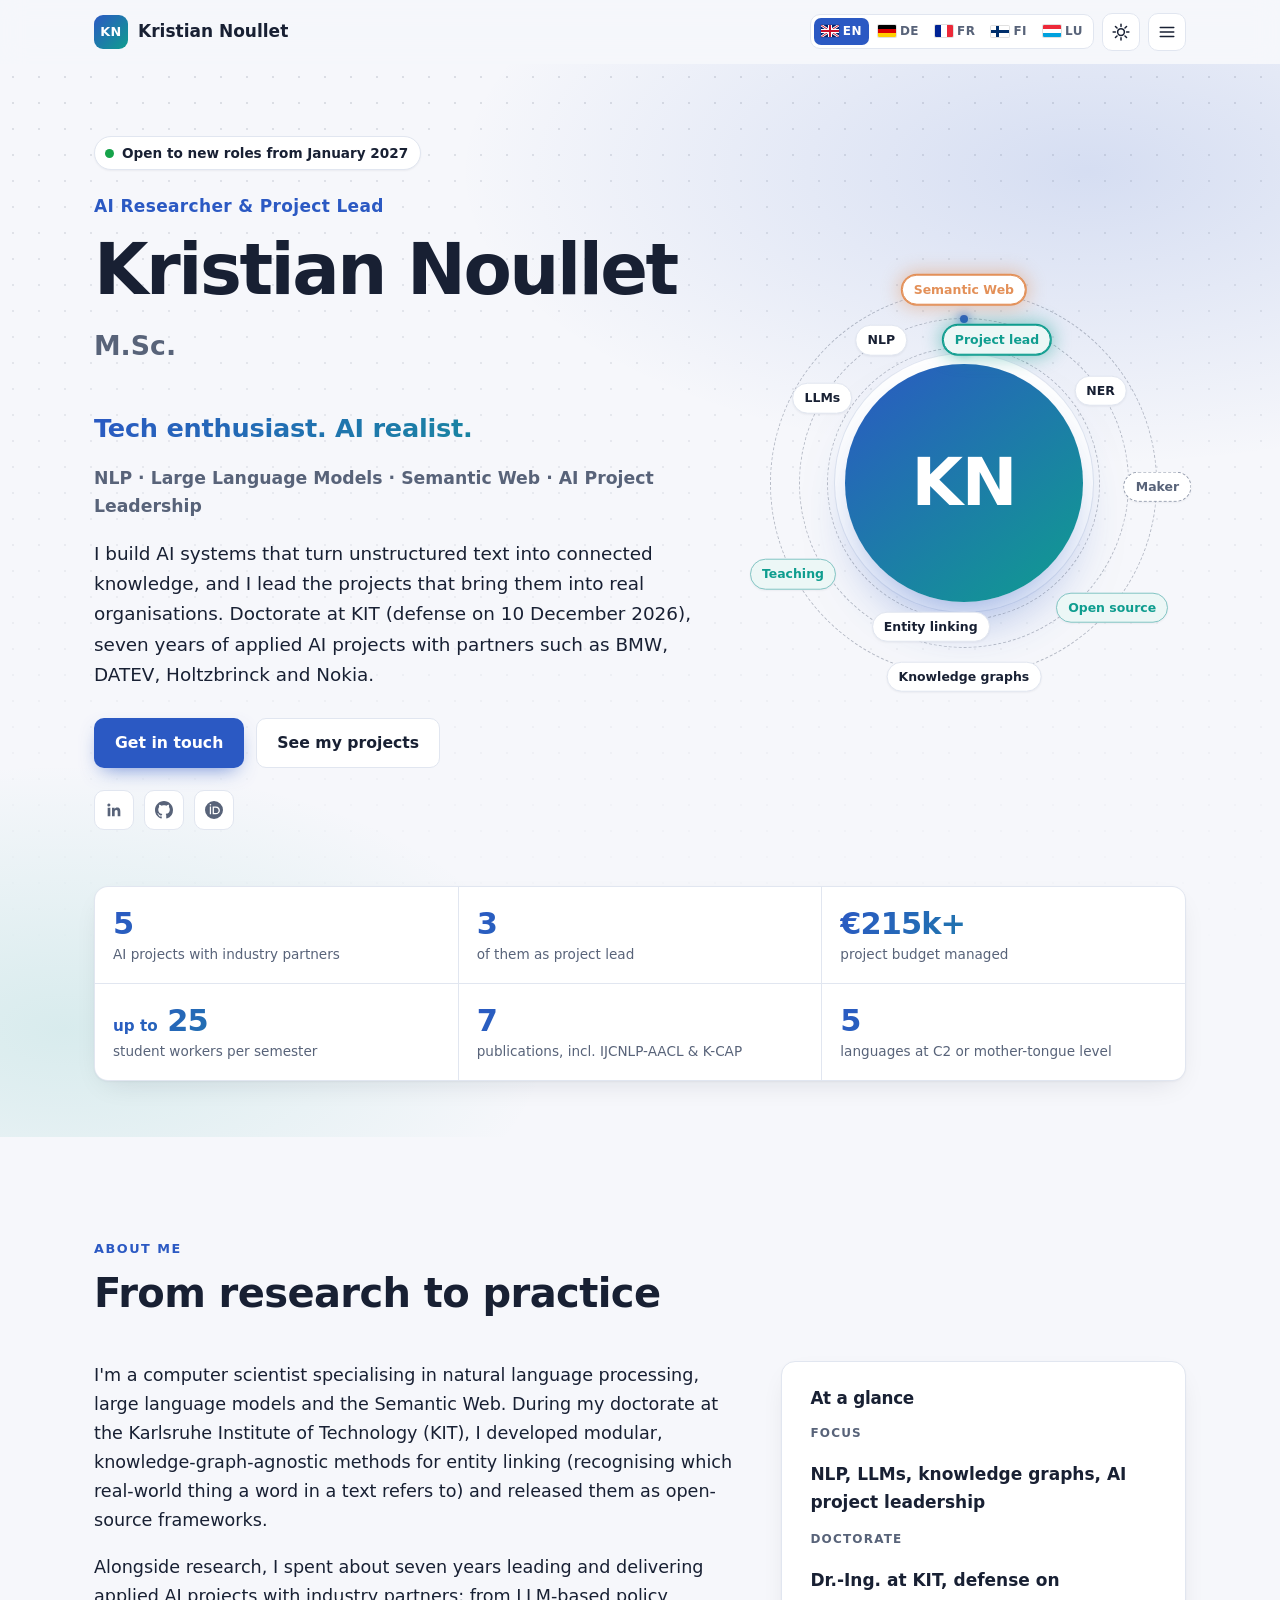
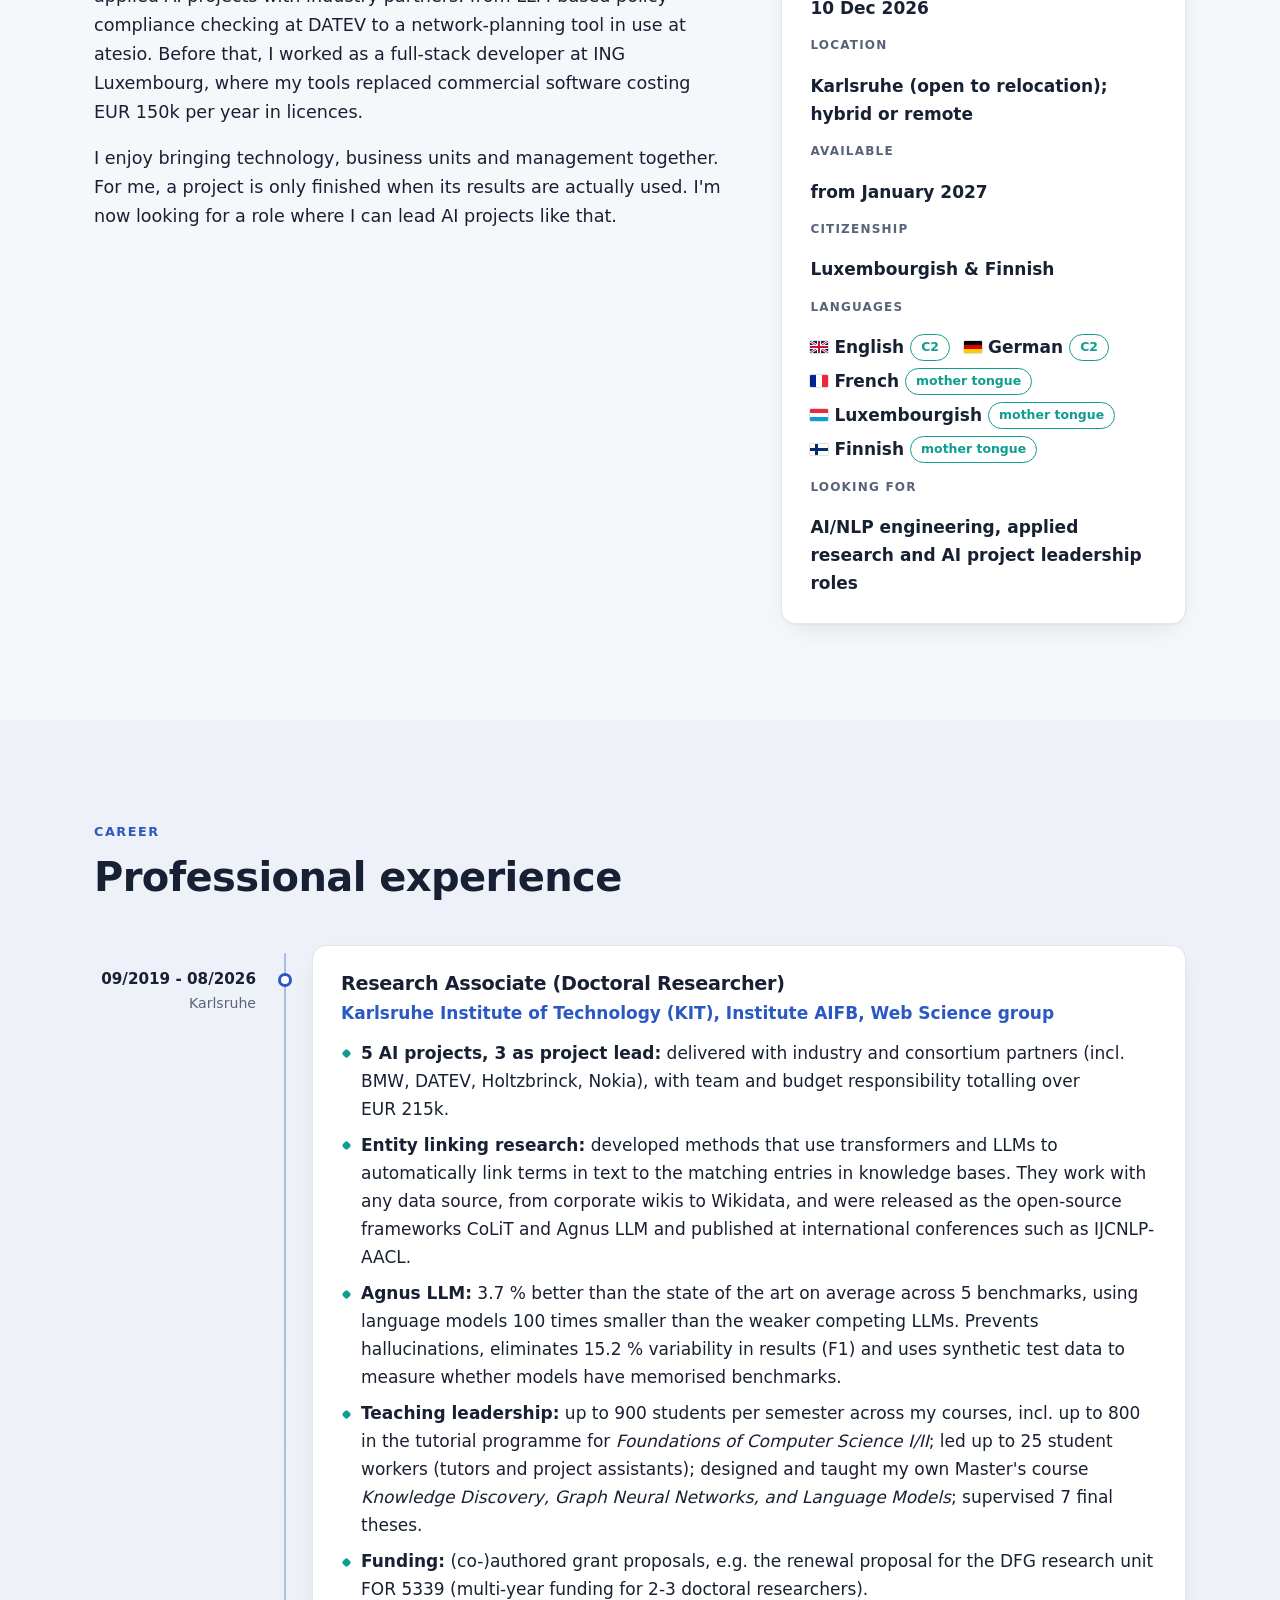
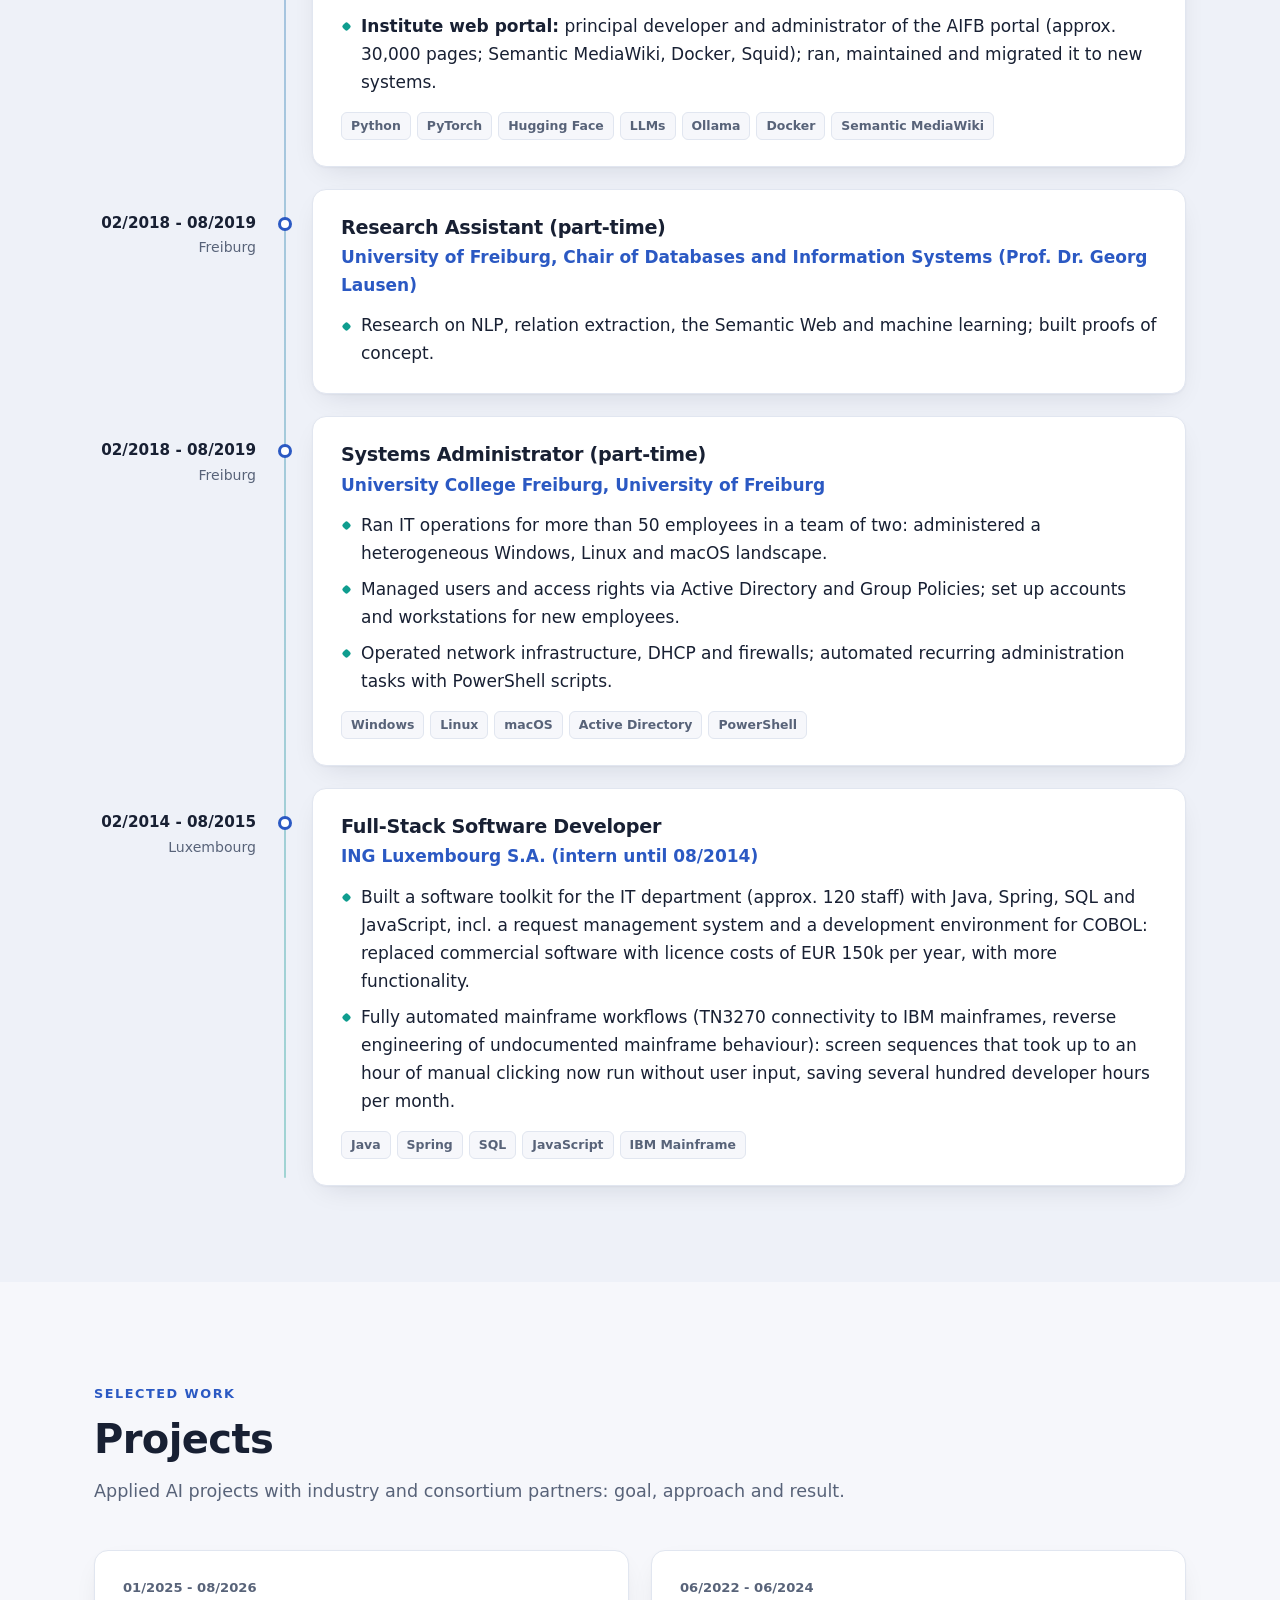
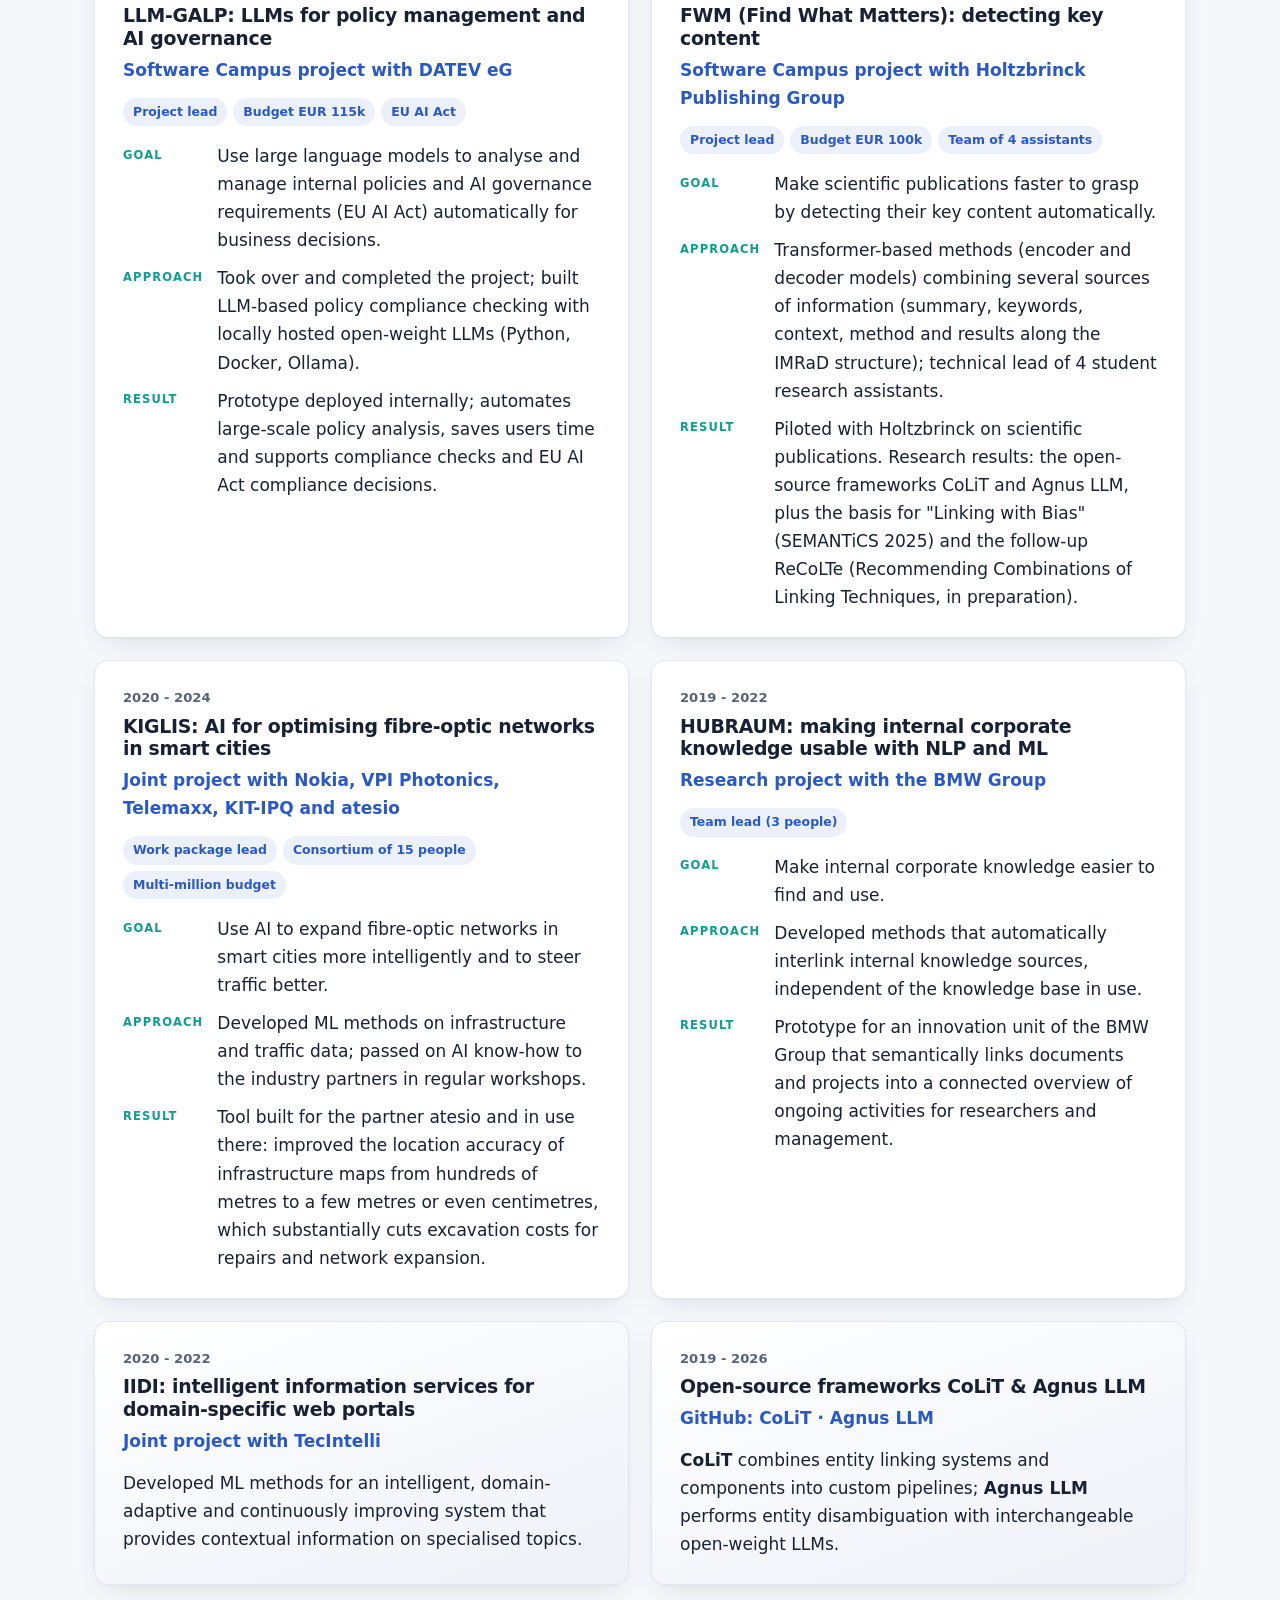
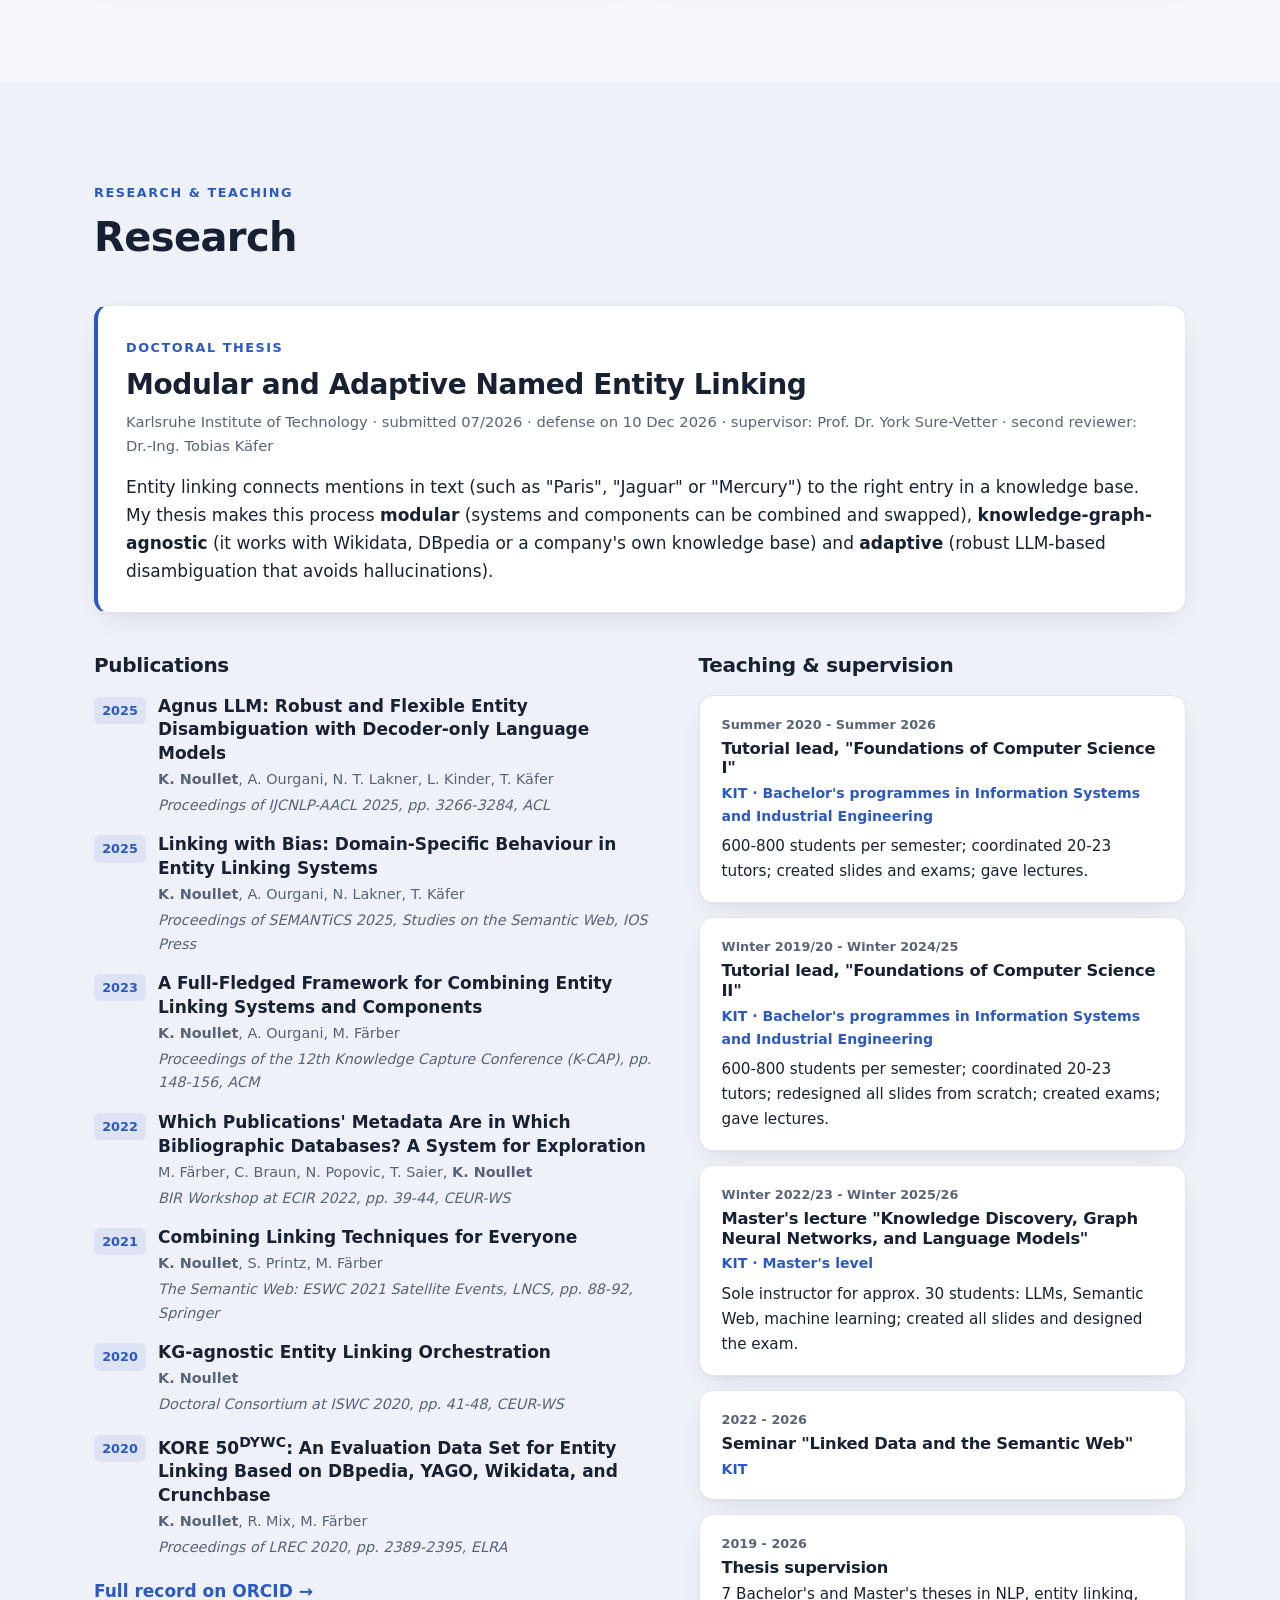
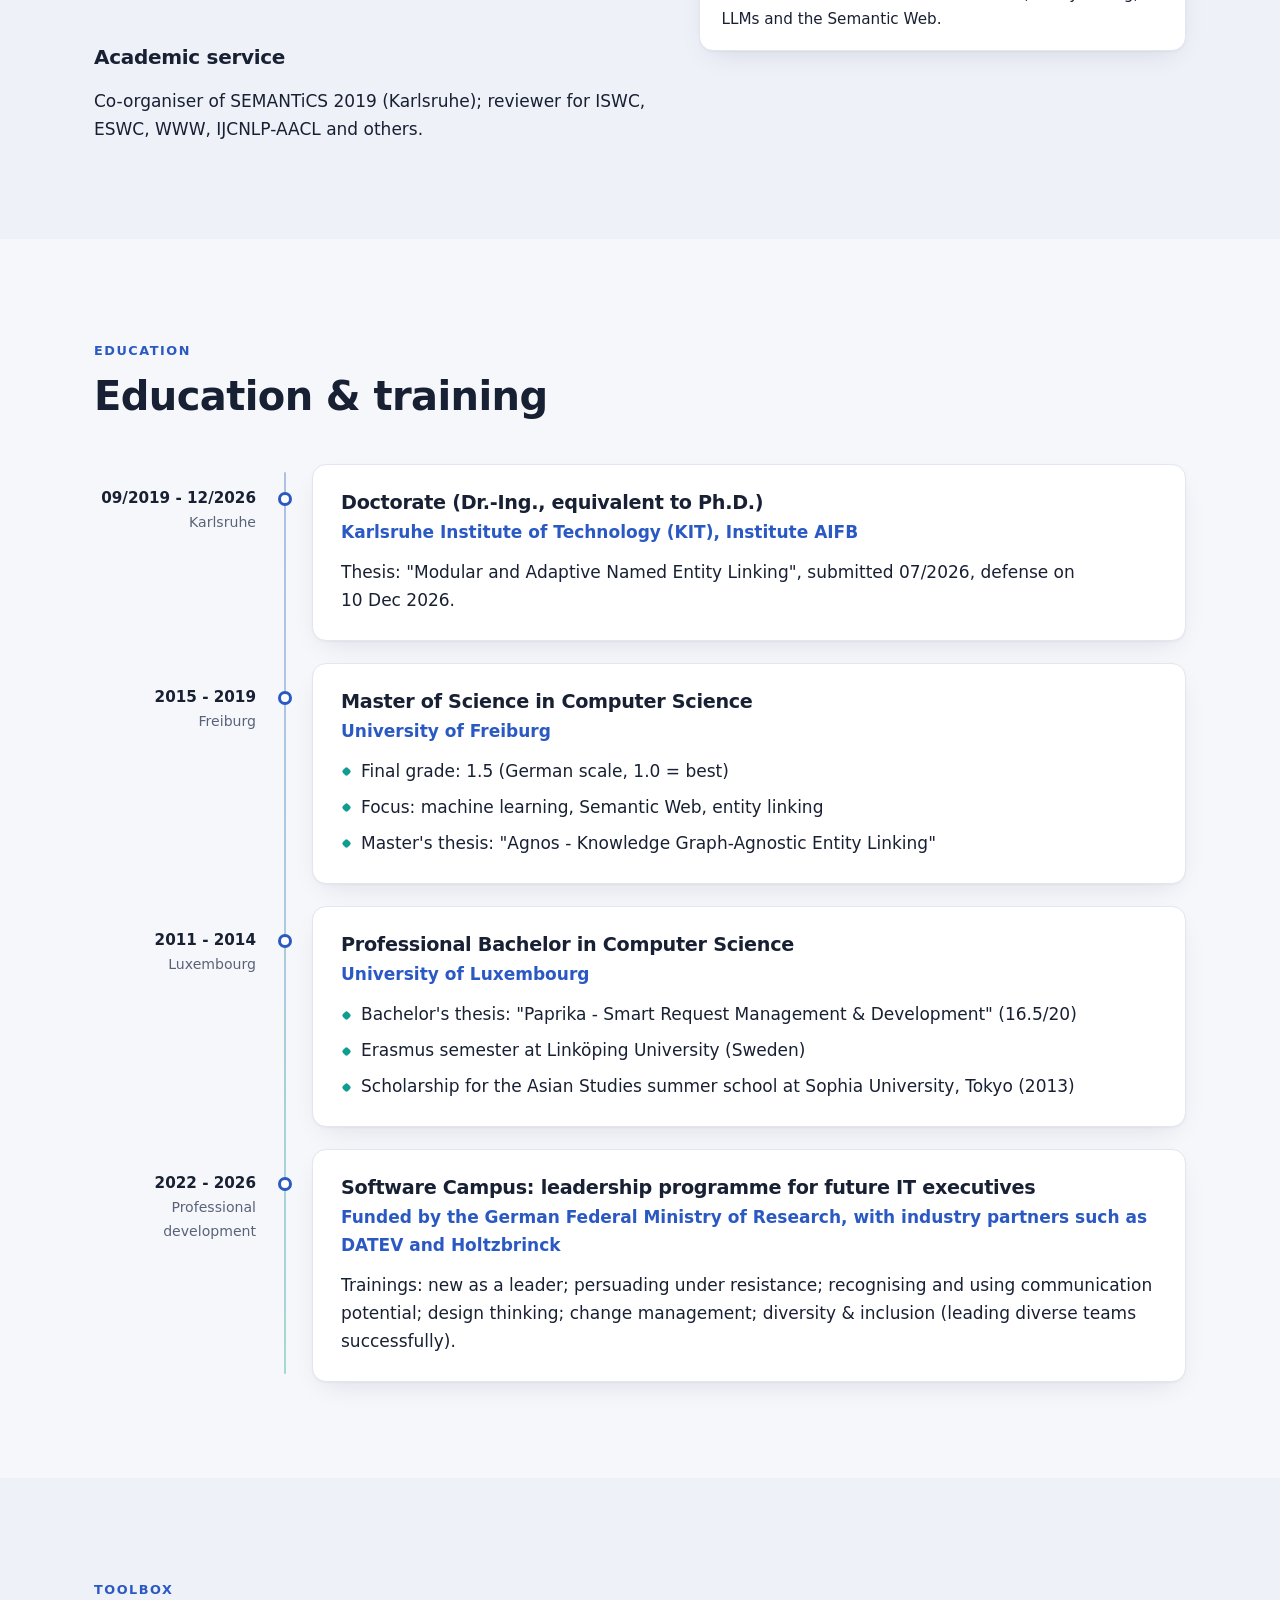
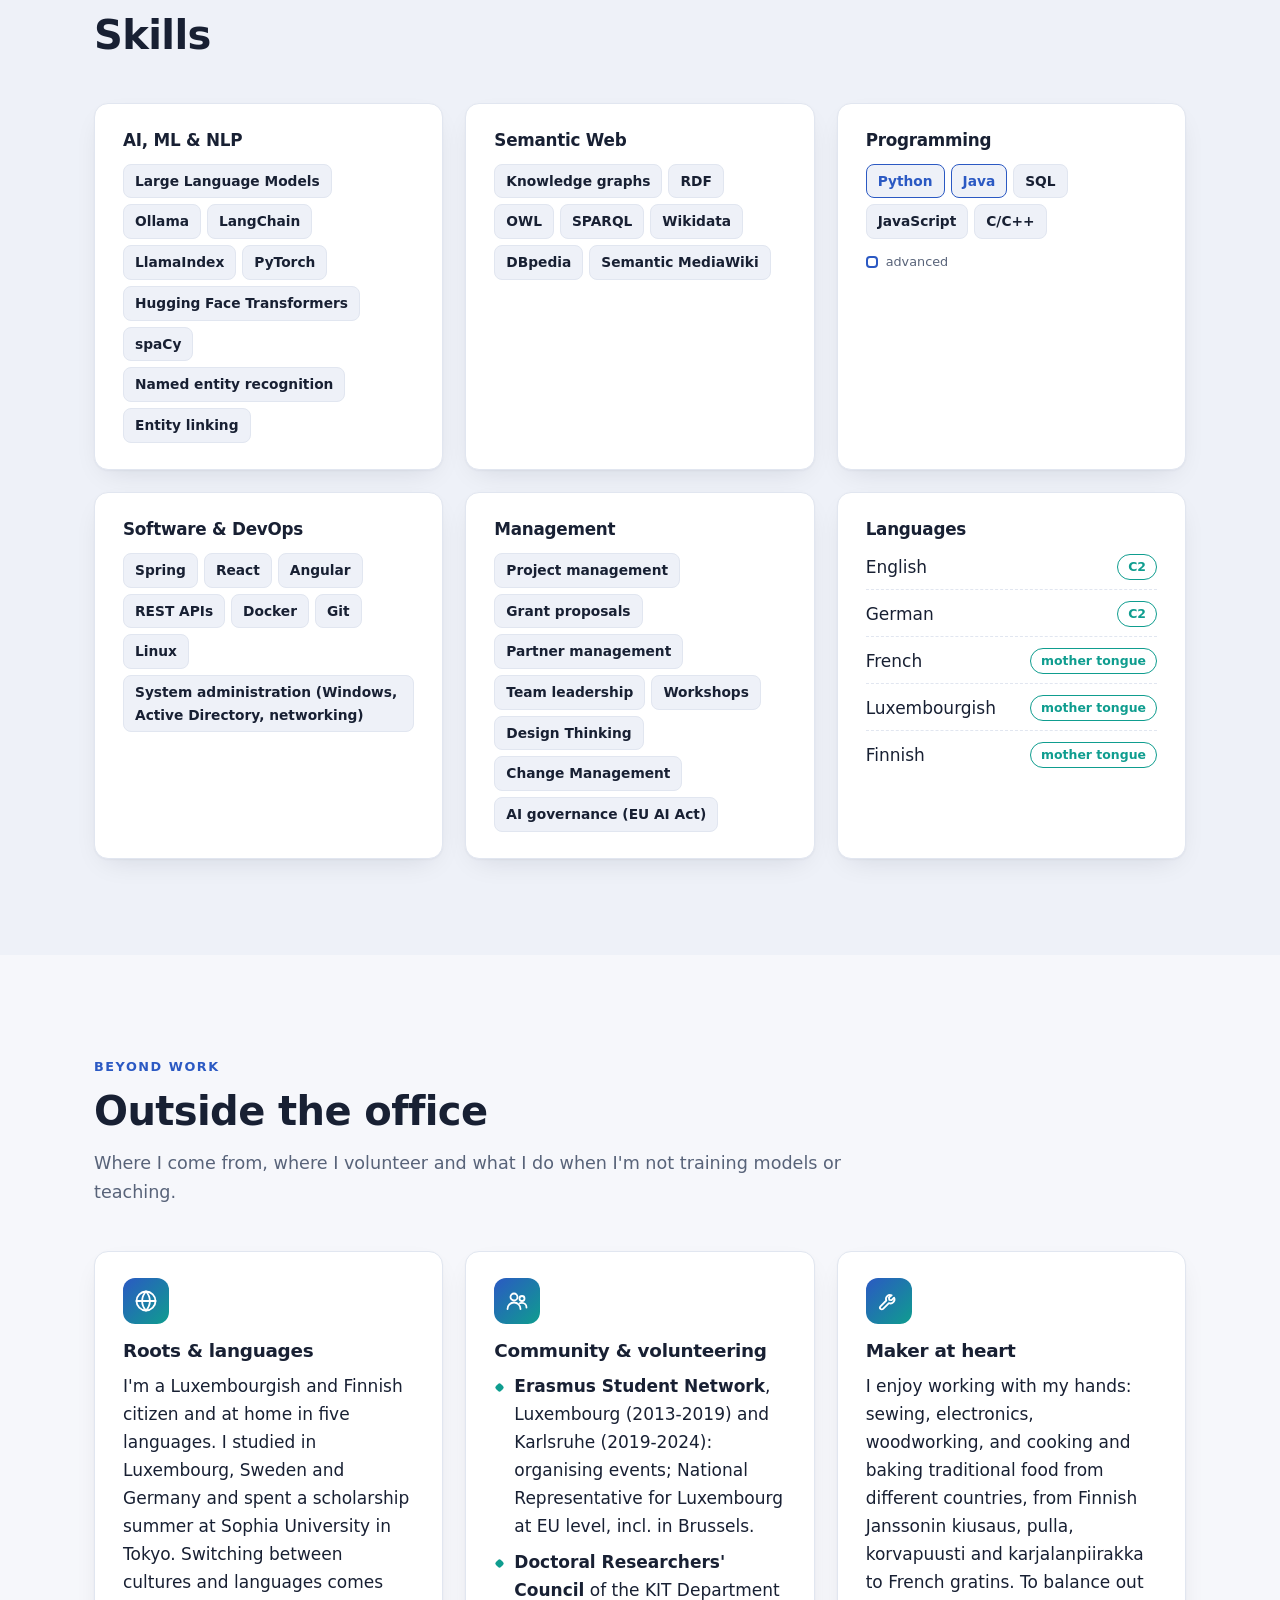
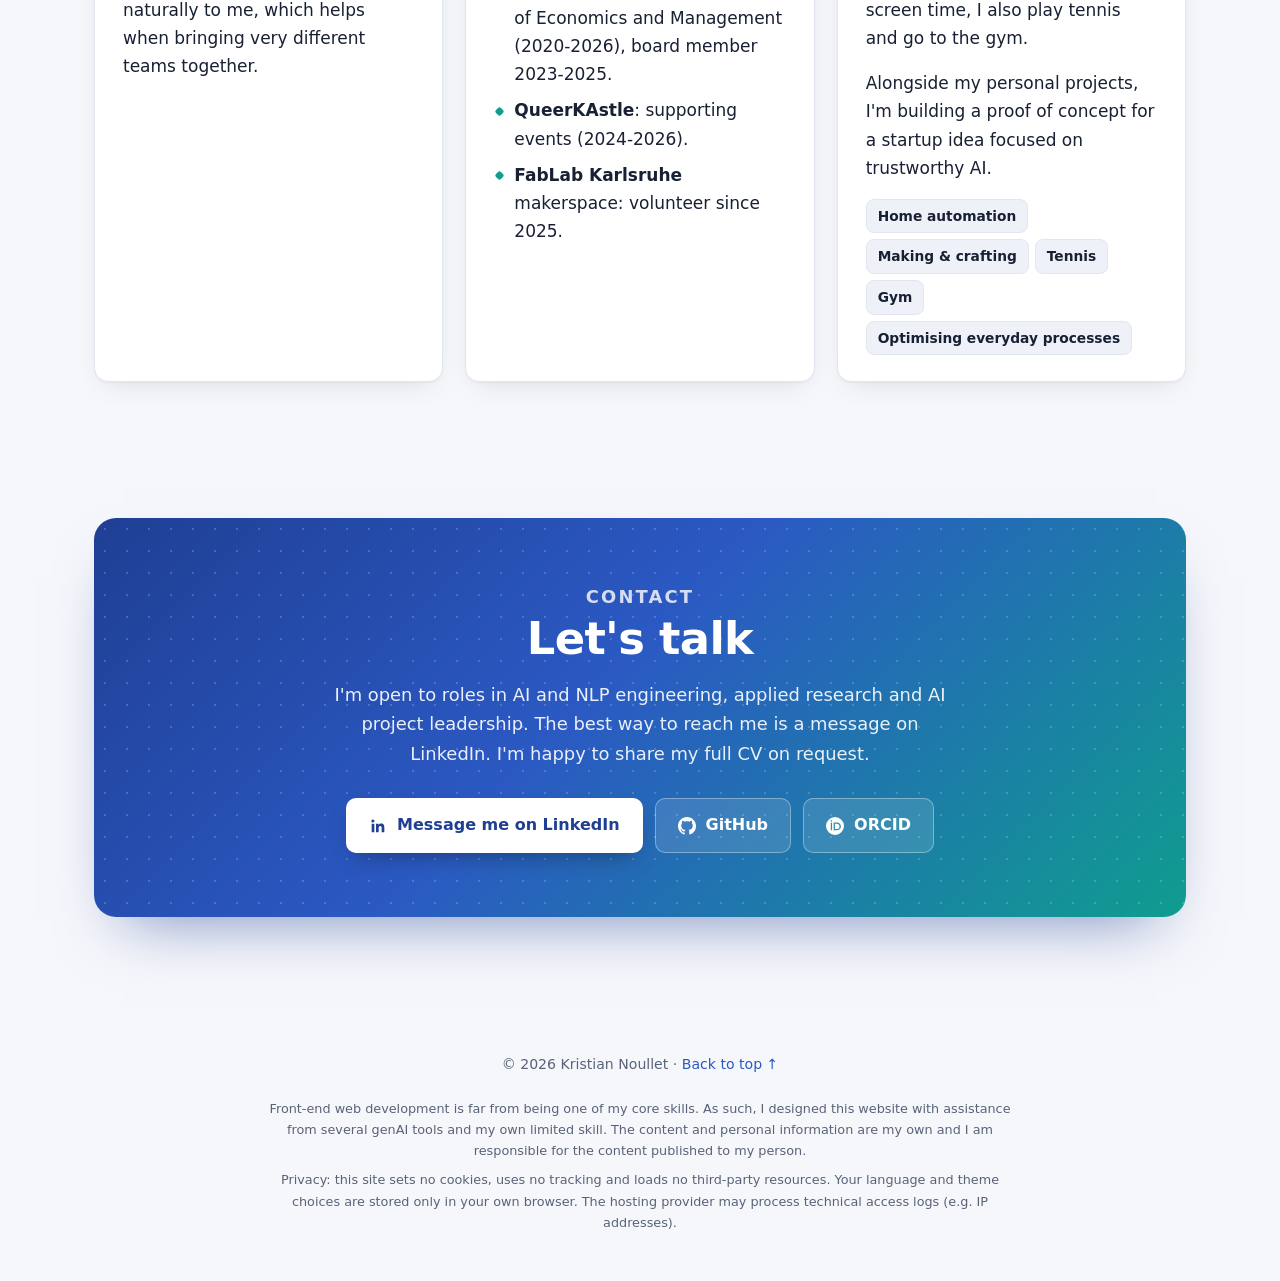
==== commit 8e30e958: "Refine content, language display and orbit start positions Make key facts easier to skim: unified ro" ====
--- a/index.html
+++ b/index.html
@@ -61,7 +61,7 @@
     "@type": "Person",
     "name": "Kristian Noullet",
     "url": "https://noullet.tech/",
-    "jobTitle": "Computer Scientist & AI Researcher",
+    "jobTitle": "AI Researcher & Project Lead",
     "description": "Computer scientist and AI researcher specialising in NLP, large language models, knowledge graphs and the Semantic Web.",
     "knowsAbout": ["Natural Language Processing", "Large Language Models", "Entity Linking", "Knowledge Graphs", "Semantic Web", "Machine Learning", "AI Project Management"],
     "knowsLanguage": ["en", "de", "fr", "fi", "lb"],
@@ -105,11 +105,11 @@
 
       <div class="header-tools">
         <div class="lang-switch" role="group" data-i18n-attr="aria-label:a11y.lang" aria-label="Language">
-          <button type="button" data-lang="en" lang="en" title="English" aria-label="English"><svg class="lang-flag" viewBox="0 0 18 12" aria-hidden="true"><rect width="18" height="12" fill="#012169"/><path d="M0 0l18 12M18 0L0 12" stroke="#fff" stroke-width="2.6"/><path d="M0 0l18 12M18 0L0 12" stroke="#c8102e" stroke-width="1"/><path d="M9 0v12M0 6h18" stroke="#fff" stroke-width="4"/><path d="M9 0v12M0 6h18" stroke="#c8102e" stroke-width="2"/></svg>EN</button>
-          <button type="button" data-lang="de" lang="de" title="Deutsch" aria-label="Deutsch"><svg class="lang-flag" viewBox="0 0 18 12" aria-hidden="true"><rect width="18" height="4" fill="#000"/><rect y="4" width="18" height="4" fill="#d00"/><rect y="8" width="18" height="4" fill="#ffce00"/></svg>DE</button>
-          <button type="button" data-lang="fr" lang="fr" title="Français" aria-label="Français"><svg class="lang-flag" viewBox="0 0 18 12" aria-hidden="true"><rect width="6" height="12" fill="#002395"/><rect x="6" width="6" height="12" fill="#fff"/><rect x="12" width="6" height="12" fill="#ed2939"/></svg>FR</button>
-          <button type="button" data-lang="fi" lang="fi" title="Suomi" aria-label="Suomi"><svg class="lang-flag" viewBox="0 0 18 12" aria-hidden="true"><rect width="18" height="12" fill="#fff"/><path d="M5 0v12M0 4h18" stroke="#003580" stroke-width="2"/></svg>FI</button>
-          <button type="button" data-lang="lu" lang="lb" title="Lëtzebuergesch" aria-label="Lëtzebuergesch"><svg class="lang-flag" viewBox="0 0 18 12" aria-hidden="true"><rect width="18" height="4" fill="#ed2939"/><rect y="4" width="18" height="4" fill="#fff"/><rect y="8" width="18" height="4" fill="#00a1de"/></svg>LU</button>
+          <button type="button" data-lang="en" lang="en" title="English" aria-label="English"><img class="lang-flag" src="assets/img/flag-en.svg" alt="" width="18" height="12">EN</button>
+          <button type="button" data-lang="de" lang="de" title="Deutsch" aria-label="Deutsch"><img class="lang-flag" src="assets/img/flag-de.svg" alt="" width="18" height="12">DE</button>
+          <button type="button" data-lang="fr" lang="fr" title="Français" aria-label="Français"><img class="lang-flag" src="assets/img/flag-fr.svg" alt="" width="18" height="12">FR</button>
+          <button type="button" data-lang="fi" lang="fi" title="Suomi" aria-label="Suomi"><img class="lang-flag" src="assets/img/flag-fi.svg" alt="" width="18" height="11">FI</button>
+          <button type="button" data-lang="lu" lang="lb" title="Lëtzebuergesch" aria-label="Lëtzebuergesch"><img class="lang-flag" src="assets/img/flag-lu.svg" alt="" width="18" height="12">LU</button>
         </div>
         <button type="button" class="icon-btn theme-toggle" data-i18n-attr="aria-label:a11y.theme;title:a11y.theme" aria-label="Switch between light and dark mode" title="Switch between light and dark mode">
           <svg class="icon-sun" viewBox="0 0 24 24" aria-hidden="true"><circle cx="12" cy="12" r="4.5"/><path d="M12 1.5v3M12 19.5v3M4.6 4.6l2.1 2.1M17.3 17.3l2.1 2.1M1.5 12h3M19.5 12h3M4.6 19.4l2.1-2.1M17.3 6.7l2.1-2.1"/></svg>
@@ -127,8 +127,8 @@
     <section class="hero">
       <div class="container hero-inner">
         <div class="hero-text">
-          <p class="status-pill"><span class="pulse" aria-hidden="true"></span><span data-i18n="hero.status">Open to new opportunities</span></p>
-          <p class="eyebrow" data-i18n="hero.role">Computer Scientist &amp; AI Researcher</p>
+          <p class="status-pill"><span class="pulse" aria-hidden="true"></span>          <span data-i18n="hero.status">Open to new roles from January 2027</span></p>
+                    <p class="eyebrow" data-i18n="hero.role">AI Researcher &amp; Project Lead</p>
           <h1>Kristian Noullet <span class="suffix">M.Sc.</span></h1>
           <p class="hero-motto" data-i18n="hero.motto">Tech enthusiast. AI realist.</p>
           <p class="hero-focus" data-i18n="hero.focus">NLP · Large Language Models · Semantic Web · AI Project Leadership</p>
@@ -177,9 +177,9 @@
           <li><strong>5</strong><span data-i18n="stats.projects">AI projects with industry partners</span></li>
           <li><strong>3</strong><span data-i18n="stats.lead">of them as project lead</span></li>
           <li><strong data-i18n="stats.budget.num">€215k+</strong><span data-i18n="stats.budget">project budget managed</span></li>
-          <li><strong data-i18n="stats.workers.num">up to 25</strong><span data-i18n="stats.workers">student workers per semester</span></li>
+          <li><strong data-i18n="stats.workers.num"><small>up to</small> 25</strong><span data-i18n="stats.workers">student workers per semester</span></li>
           <li><strong>7</strong><span data-i18n="stats.pubs">publications, incl. IJCNLP-AACL &amp; K-CAP</span></li>
-          <li><strong>5</strong><span data-i18n="stats.langs">languages at native level</span></li>
+          <li><strong>5</strong><span data-i18n="stats.langs">languages at C2 or mother-tongue level</span></li>
         </ul>
       </div>
     </section>
@@ -204,10 +204,22 @@
               <dd data-i18n="glance.focus.v">NLP, LLMs, knowledge graphs, AI project leadership</dd>
               <dt data-i18n="glance.degree.k">Doctorate</dt>
               <dd data-i18n="glance.degree.v">Dr.-Ing. at KIT, defense on 10&nbsp;Dec&nbsp;2026</dd>
+              <dt data-i18n="glance.loc.k">Location</dt>
+              <dd data-i18n="glance.loc.v">Karlsruhe (open to relocation); hybrid or remote</dd>
+              <dt data-i18n="glance.avail.k">Available</dt>
+              <dd data-i18n="glance.avail.v">from January 2027</dd>
               <dt data-i18n="glance.nat.k">Citizenship</dt>
-              <dd data-i18n="glance.nat.v">Luxembourgish &amp; Finnish (EU citizen, no work permit needed)</dd>
+              <dd data-i18n="glance.nat.v">Luxembourgish &amp; Finnish</dd>
               <dt data-i18n="glance.langs.k">Languages</dt>
-              <dd data-i18n="glance.langs.v">English, German, French, Luxembourgish, Finnish</dd>
+              <dd>
+                <ul class="glance-languages">
+                  <li><img class="lang-flag" src="assets/img/flag-en.svg" alt="" width="18" height="12"><span data-i18n="lang.en">English</span><span class="lang-level">C2</span></li>
+                  <li><img class="lang-flag" src="assets/img/flag-de.svg" alt="" width="18" height="12"><span data-i18n="lang.de">German</span><span class="lang-level">C2</span></li>
+                  <li><img class="lang-flag" src="assets/img/flag-fr.svg" alt="" width="18" height="12"><span data-i18n="lang.fr">French</span><span class="lang-level" data-i18n="level.native">mother tongue</span></li>
+                  <li><img class="lang-flag" src="assets/img/flag-lu.svg" alt="" width="18" height="12"><span data-i18n="lang.lu">Luxembourgish</span><span class="lang-level" data-i18n="level.native">mother tongue</span></li>
+                  <li><img class="lang-flag" src="assets/img/flag-fi.svg" alt="" width="18" height="11"><span data-i18n="lang.fi">Finnish</span><span class="lang-level" data-i18n="level.native">mother tongue</span></li>
+                </ul>
+              </dd>
               <dt data-i18n="glance.looking.k">Looking for</dt>
               <dd data-i18n="glance.looking.v">AI/NLP engineering, applied research and AI project leadership roles</dd>
             </dl>
@@ -231,11 +243,12 @@
               <h3 data-i18n="exp.kit.role">Research Associate (Doctoral Researcher)</h3>
               <p class="tl-org" data-i18n="exp.kit.org">Karlsruhe Institute of Technology (KIT), Institute AIFB, Web Science group</p>
               <ul class="bullets">
-                <li data-i18n="exp.kit.b1">Delivered five AI projects with industry and consortium partners (incl. BMW, DATEV, Holtzbrinck, Nokia), three of them as project lead with team and budget responsibility totalling over EUR&nbsp;215k.</li>
-                <li data-i18n="exp.kit.b2">Developed methods that automatically link terms in text to the matching entries in knowledge bases (entity linking with transformers and LLMs). They work with any data source, from corporate wikis to Wikidata, and were released as the open-source frameworks CoLiT and Agnus LLM and published at international conferences such as IJCNLP-AACL.</li>
-                <li data-i18n="exp.kit.b3"><strong>Agnus LLM</strong> beats the state of the art on 5 benchmarks by 3.7&nbsp;% on average, with language models 100 times smaller than the weaker competing LLMs. It prevents hallucinations, removes 15.2&nbsp;% F1 result variability and quantifies benchmark memorisation via synthetically generated test data.</li>
-                <li data-i18n="exp.kit.b4">Led up to 25 student workers per semester, including tutors, and ran the tutorial programme for up to 900 students per semester (Foundations of Computer Science I/II); designed and taught my own Master's course on knowledge discovery, graph neural networks and language models; supervised 7 final theses.</li>
-                <li data-i18n="exp.kit.b5">Co-authored grant proposals, e.g. the renewal proposal for the DFG research unit FOR&nbsp;5339 (multi-year funding for 2-3 doctoral researchers); ran, maintained and migrated the AIFB institute portal (approx. 30,000 pages; Semantic MediaWiki, Docker, Squid) as principal developer and administrator.</li>
+                <li data-i18n="exp.kit.b1"><strong>5 AI projects, 3 as project lead:</strong> delivered with industry and consortium partners (incl. BMW, DATEV, Holtzbrinck, Nokia), with team and budget responsibility totalling over EUR&nbsp;215k.</li>
+                <li data-i18n="exp.kit.b2"><strong>Entity linking research:</strong> developed methods that use transformers and LLMs to automatically link terms in text to the matching entries in knowledge bases. They work with any data source, from corporate wikis to Wikidata, and were released as the open-source frameworks CoLiT and Agnus LLM and published at international conferences such as IJCNLP-AACL.</li>
+                <li data-i18n="exp.kit.b3"><strong>Agnus LLM:</strong> 3.7&nbsp;% better than the state of the art on average across 5 benchmarks, using language models 100 times smaller than the weaker competing LLMs. Prevents hallucinations, eliminates 15.2&nbsp;% variability in results (F1) and uses synthetic test data to measure whether models have memorised benchmarks.</li>
+                <li data-i18n="exp.kit.b4"><strong>Teaching leadership:</strong> up to 900 students per semester across my courses, incl. up to 800 in the tutorial programme for <em>Foundations of Computer Science I/II</em>; led up to 25 student workers (tutors and project assistants); designed and taught my own Master's course <em>Knowledge Discovery, Graph Neural Networks, and Language Models</em>; supervised 7 final theses.</li>
+                <li data-i18n="exp.kit.b5"><strong>Funding:</strong> (co-)authored grant proposals, e.g. the renewal proposal for the DFG research unit FOR&nbsp;5339 (multi-year funding for 2-3 doctoral researchers).</li>
+                <li data-i18n="exp.kit.b6"><strong>Institute web portal:</strong> principal developer and administrator of the AIFB portal (approx. 30,000 pages; Semantic MediaWiki, Docker, Squid); ran, maintained and migrated it to new systems.</li>
               </ul>
               <ul class="tags"><li>Python</li><li>PyTorch</li><li>Hugging Face</li><li>LLMs</li><li>Ollama</li><li>Docker</li><li>Semantic MediaWiki</li></ul>
             </div>
@@ -299,11 +312,11 @@
             <ul class="facts"><li data-i18n="fact.lead">Project lead</li><li data-i18n="proj.llm.f2">Budget EUR&nbsp;115k</li><li>EU AI Act</li></ul>
             <dl class="gar">
               <dt data-i18n="label.goal">Goal</dt>
-              <dd data-i18n="proj.llm.goal">Use large language models to analyse and manage internal policies and AI governance requirements (EU AI Act) automatically.</dd>
+              <dd data-i18n="proj.llm.goal">Use large language models to analyse and manage internal policies and AI governance requirements (EU AI Act) automatically for business decisions.</dd>
               <dt data-i18n="label.approach">Approach</dt>
-              <dd data-i18n="proj.llm.approach">Took over the running project after the original project lead left and brought it to completion; built LLM-based policy compliance checking with locally hosted open-weight LLMs (incl. Llama) for GDPR compliance, using Python, Docker and Ollama.</dd>
+              <dd data-i18n="proj.llm.approach">Took over and completed the project; built LLM-based policy compliance checking with locally hosted open-weight LLMs (Python, Docker, Ollama).</dd>
               <dt data-i18n="label.result">Result</dt>
-              <dd data-i18n="proj.llm.result">Prototype in use at DATEV: approx. 5,000 policies analysed automatically, saving considerable time; follow-up project for 2027 in preparation.</dd>
+              <dd data-i18n="proj.llm.result">Prototype deployed internally; automates large-scale policy analysis, saves users time and supports compliance checks and EU AI Act compliance decisions.</dd>
             </dl>
           </article>
 
@@ -318,7 +331,7 @@
               <dt data-i18n="label.approach">Approach</dt>
               <dd data-i18n="proj.fwm.approach">Transformer-based methods (encoder and decoder models) combining several sources of information (summary, keywords, context, method and results along the IMRaD structure); technical lead of 4 student research assistants.</dd>
               <dt data-i18n="label.result">Result</dt>
-              <dd data-i18n="proj.fwm.result">Piloted with Holtzbrinck on scientific publications; foundation of the frameworks CoLiT and Agnus LLM and of the follow-up work ReCoLTe (in preparation).</dd>
+              <dd data-i18n="proj.fwm.result">Piloted with Holtzbrinck on scientific publications. Research results: the open-source frameworks CoLiT and Agnus LLM, plus the basis for "Linking with Bias" (SEMANTiCS 2025) and the follow-up ReCoLTe (Recommending Combinations of Linking Techniques, in preparation).</dd>
             </dl>
           </article>
 
@@ -356,13 +369,13 @@
             <p class="project-date">2020 - 2022</p>
             <h3 data-i18n="proj.iidi.title">IIDI: intelligent information services for domain-specific web portals</h3>
             <p class="project-org" data-i18n="proj.iidi.org">Joint project with TecIntelli</p>
-            <p data-i18n="proj.iidi.desc">Developed ML methods for intelligent systems and knowledge exploration in specialised domains.</p>
+            <p data-i18n="proj.iidi.desc">Developed ML methods for an intelligent, domain-adaptive and continuously improving system that provides contextual information on specialised topics.</p>
           </article>
 
           <article class="card project project-compact reveal">
             <p class="project-date">2019 - 2026</p>
             <h3 data-i18n="proj.oss.title">Open-source frameworks CoLiT &amp; Agnus LLM</h3>
-            <p class="project-org"><a href="https://github.com/kmdn" target="_blank" rel="noopener">github.com/kmdn</a></p>
+            <p class="project-org">GitHub: <a href="https://github.com/kmdn/combining-linking-techniques" target="_blank" rel="noopener">CoLiT</a> · <a href="https://github.com/kmdn/agnus-llm-disambiguation" target="_blank" rel="noopener">Agnus LLM</a></p>
             <p data-i18n="proj.oss.desc"><strong>CoLiT</strong> combines entity linking systems and components into custom pipelines; <strong>Agnus LLM</strong> performs entity disambiguation with interchangeable open-weight LLMs.</p>
           </article>
         </div>
@@ -409,13 +422,13 @@
                 <p class="teach-date" data-i18n="teach.gdi1.date">Summer 2020 - Summer 2026</p>
                 <h4 data-i18n="teach.gdi1.title">Tutorial lead, "Foundations of Computer Science I"</h4>
                 <p class="teach-meta" data-i18n="teach.bsc">KIT · Bachelor's programmes in Information Systems and Industrial Engineering</p>
-                <p data-i18n="teach.gdi1.desc">600-800 students per semester; coordinated up to 25 student workers per semester; created slides and exams; gave lectures.</p>
+                <p data-i18n="teach.gdi1.desc">600-800 students per semester; coordinated 20-23 tutors; created slides and exams; gave lectures.</p>
               </li>
               <li class="card">
                 <p class="teach-date" data-i18n="teach.gdi2.date">Winter 2019/20 - Winter 2024/25</p>
                 <h4 data-i18n="teach.gdi2.title">Tutorial lead, "Foundations of Computer Science II"</h4>
                 <p class="teach-meta" data-i18n="teach.bsc">KIT · Bachelor's programmes in Information Systems and Industrial Engineering</p>
-                <p data-i18n="teach.gdi2.desc">600-800 students per semester; coordinated up to 25 student workers per semester; redesigned all slides from scratch; created exams; gave lectures.</p>
+                <p data-i18n="teach.gdi2.desc">600-800 students per semester; coordinated 20-23 tutors; redesigned all slides from scratch; created exams; gave lectures.</p>
               </li>
               <li class="card">
                 <p class="teach-date" data-i18n="teach.kd.date">Winter 2022/23 - Winter 2025/26</p>
@@ -527,9 +540,9 @@
             <ul class="lang-list">
               <li><span data-i18n="lang.en">English</span><span class="lang-level">C2</span></li>
               <li><span data-i18n="lang.de">German</span><span class="lang-level">C2</span></li>
-              <li><span data-i18n="lang.fr">French</span><span class="lang-level" data-i18n="level.native">native</span></li>
-              <li><span data-i18n="lang.lu">Luxembourgish</span><span class="lang-level" data-i18n="level.native">native</span></li>
-              <li><span data-i18n="lang.fi">Finnish</span><span class="lang-level" data-i18n="level.native">native</span></li>
+              <li><span data-i18n="lang.fr">French</span><span class="lang-level" data-i18n="level.native">mother tongue</span></li>
+              <li><span data-i18n="lang.lu">Luxembourgish</span><span class="lang-level" data-i18n="level.native">mother tongue</span></li>
+              <li><span data-i18n="lang.fi">Finnish</span><span class="lang-level" data-i18n="level.native">mother tongue</span></li>
             </ul>
           </div>
         </div>
@@ -549,7 +562,7 @@
           <article class="card personal-card reveal">
             <div class="personal-icon" aria-hidden="true"><svg viewBox="0 0 24 24"><circle cx="12" cy="12" r="9.5"/><path d="M2.5 12h19M12 2.5c2.6 2.8 3.9 6 3.9 9.5S14.6 18.7 12 21.5M12 2.5C9.4 5.3 8.1 8.5 8.1 12s1.3 6.7 3.9 9.5"/></svg></div>
             <h3 data-i18n="pers.roots.title">Roots &amp; languages</h3>
-            <p data-i18n="pers.roots.text">Luxembourgish and Finnish, and at home in five languages. I studied in Luxembourg, Sweden and Germany and spent a scholarship summer at Sophia University in Tokyo. Switching between cultures and languages comes naturally to me, which helps when bringing very different teams together.</p>
+            <p data-i18n="pers.roots.text">I'm a Luxembourgish and Finnish citizen and at home in five languages. I studied in Luxembourg, Sweden and Germany and spent a scholarship summer at Sophia University in Tokyo. Switching between cultures and languages comes naturally to me, which helps when bringing very different teams together.</p>
           </article>
 
           <article class="card personal-card reveal">
@@ -603,6 +616,7 @@
   <footer class="site-footer">
     <div class="container footer-inner">
       <p>© 2026 Kristian Noullet · <a href="#top" data-i18n="footer.top">Back to top ↑</a></p>
+      <p class="footer-privacy" data-i18n="footer.ai">Front-end web development is far from being one of my core skills. As such, I designed this website with assistance from several genAI tools and my own limited skill. The content and personal information are my own and I am responsible for the content published to my person.</p>
       <p class="footer-privacy" data-i18n="footer.privacy">Privacy: this site sets no cookies, uses no tracking and loads no third-party resources. Your language and theme choices are stored only in your own browser. The hosting provider may process technical access logs (e.g. IP addresses).</p>
     </div>
   </footer>
--- a/assets/css/style.css
+++ b/assets/css/style.css
@@ -126,7 +126,7 @@
   border: 0; background: transparent; color: var(--muted);
   padding: 4px 7px; border-radius: 7px; cursor: pointer;
 }
-.lang-flag { display: block; width: 18px; height: 12px; flex: 0 0 auto; border-radius: 1px; box-shadow: 0 0 0 1px rgb(0 0 0 / 12%); }
+.lang-flag { display: block; width: 18px; height: auto; flex: 0 0 auto; border-radius: 1px; box-shadow: 0 0 0 1px rgb(0 0 0 / 12%); }
 .lang-switch button:hover { color: var(--text); }
 .lang-switch button[aria-pressed="true"] { background: var(--accent); color: var(--accent-text); }
 
@@ -220,7 +220,9 @@
 }
 .avatar-initials { color: #fff; font-size: clamp(2.6rem, 5.2vw, 4.4rem); font-weight: 800; letter-spacing: -.02em; }
 .avatar img { position: absolute; inset: 0; width: 100%; height: 100%; object-fit: cover; }
-/* Rotating rings, each carrying a small glowing dot */
+/* Rotating rings, each carrying a small glowing dot. --start (degrees clockwise from the top) sets
+   where each dot is on load: green two-thirds through Entity linking, blue just beside Semantic Web
+   and orange just before it, so the dots are visibly moving into and out of labels. */
 .hero-visual { --t1: 45s; --t2: 70s; --t3: 95s; }
 .orbit {
   position: absolute; border: 1px dashed color-mix(in srgb, var(--muted) 40%, transparent); border-radius: 50%;
@@ -230,10 +232,10 @@
   content: ""; position: absolute; top: -4px; left: calc(50% - 4px); width: 8px; height: 8px; border-radius: 50%;
   background: var(--accent-2); box-shadow: 0 0 10px 2px color-mix(in srgb, var(--accent-2) 60%, transparent);
 }
-.orbit-1 { width: 62%; height: 62%; animation-duration: var(--t1); }
-.orbit-2 { width: 75%; height: 75%; animation-duration: var(--t2); animation-direction: reverse; }
+.orbit-1 { --start: 195; width: 62%; height: 62%; animation-duration: var(--t1); animation-delay: calc(var(--t1) * var(--start) / -360); }
+.orbit-2 { --start: 355; width: 75%; height: 75%; animation-duration: var(--t2); animation-direction: reverse; animation-delay: calc(var(--t2) * (360 - var(--start)) / -360); }
 .orbit-2::after { background: var(--accent); box-shadow: 0 0 10px 2px color-mix(in srgb, var(--accent) 60%, transparent); }
-.orbit-3 { width: 88%; height: 88%; animation-duration: var(--t3); }
+.orbit-3 { --start: 338; width: 88%; height: 88%; animation-duration: var(--t3); animation-delay: calc(var(--t3) * var(--start) / -360); }
 .orbit-3::after { background: var(--accent-3); box-shadow: 0 0 10px 2px color-mix(in srgb, var(--accent-3) 60%, transparent); }
 @keyframes spin { to { transform: rotate(360deg); } }
 
@@ -300,6 +302,7 @@
   -webkit-background-clip: text; background-clip: text; color: transparent;
 }
 .stats span { font-size: .85rem; color: var(--muted); line-height: 1.35; }
+.stats strong small { font-size: .5em; font-weight: 550; letter-spacing: normal; }
 
 /* ------------------------------ Sections ------------------------------ */
 .section { padding: 96px 0; }
@@ -326,6 +329,8 @@
 .glance dl { margin: 0; display: grid; gap: 14px; }
 .glance dt { font-size: .75rem; font-weight: 750; letter-spacing: .1em; text-transform: uppercase; color: var(--muted); }
 .glance dd { margin: 2px 0 0; font-weight: 550; }
+.glance-languages { display: flex; flex-wrap: wrap; gap: 6px 14px; list-style: none; }
+.glance-languages li { display: inline-flex; align-items: center; gap: 6px; }
 
 /* Timeline */
 .timeline { list-style: none; position: relative; display: grid; gap: 22px; }
@@ -463,6 +468,7 @@
   html { scroll-behavior: auto; }
   .js .reveal { opacity: 1; transform: none; transition: none; }
   .orbit, .node, .pulse::after { animation: none; }
+  .orbit { transform: rotate(calc(var(--start) * 1deg)); }
   .btn, .project { transition: none; }
 }
 
@@ -505,7 +511,7 @@
   .container { padding: 0 18px; }
   .brand-name { display: none; }
   .lang-switch button { width: 25px; height: 25px; justify-content: center; padding: 4px; font-size: 0; }
-  .lang-switch .lang-flag { width: 16px; height: 11px; }
+  .lang-switch .lang-flag { width: 16px; }
   .stats { grid-template-columns: repeat(2, 1fr); }
   .skills-grid, .personal-grid { grid-template-columns: 1fr; }
   .card { padding: 22px 20px; }
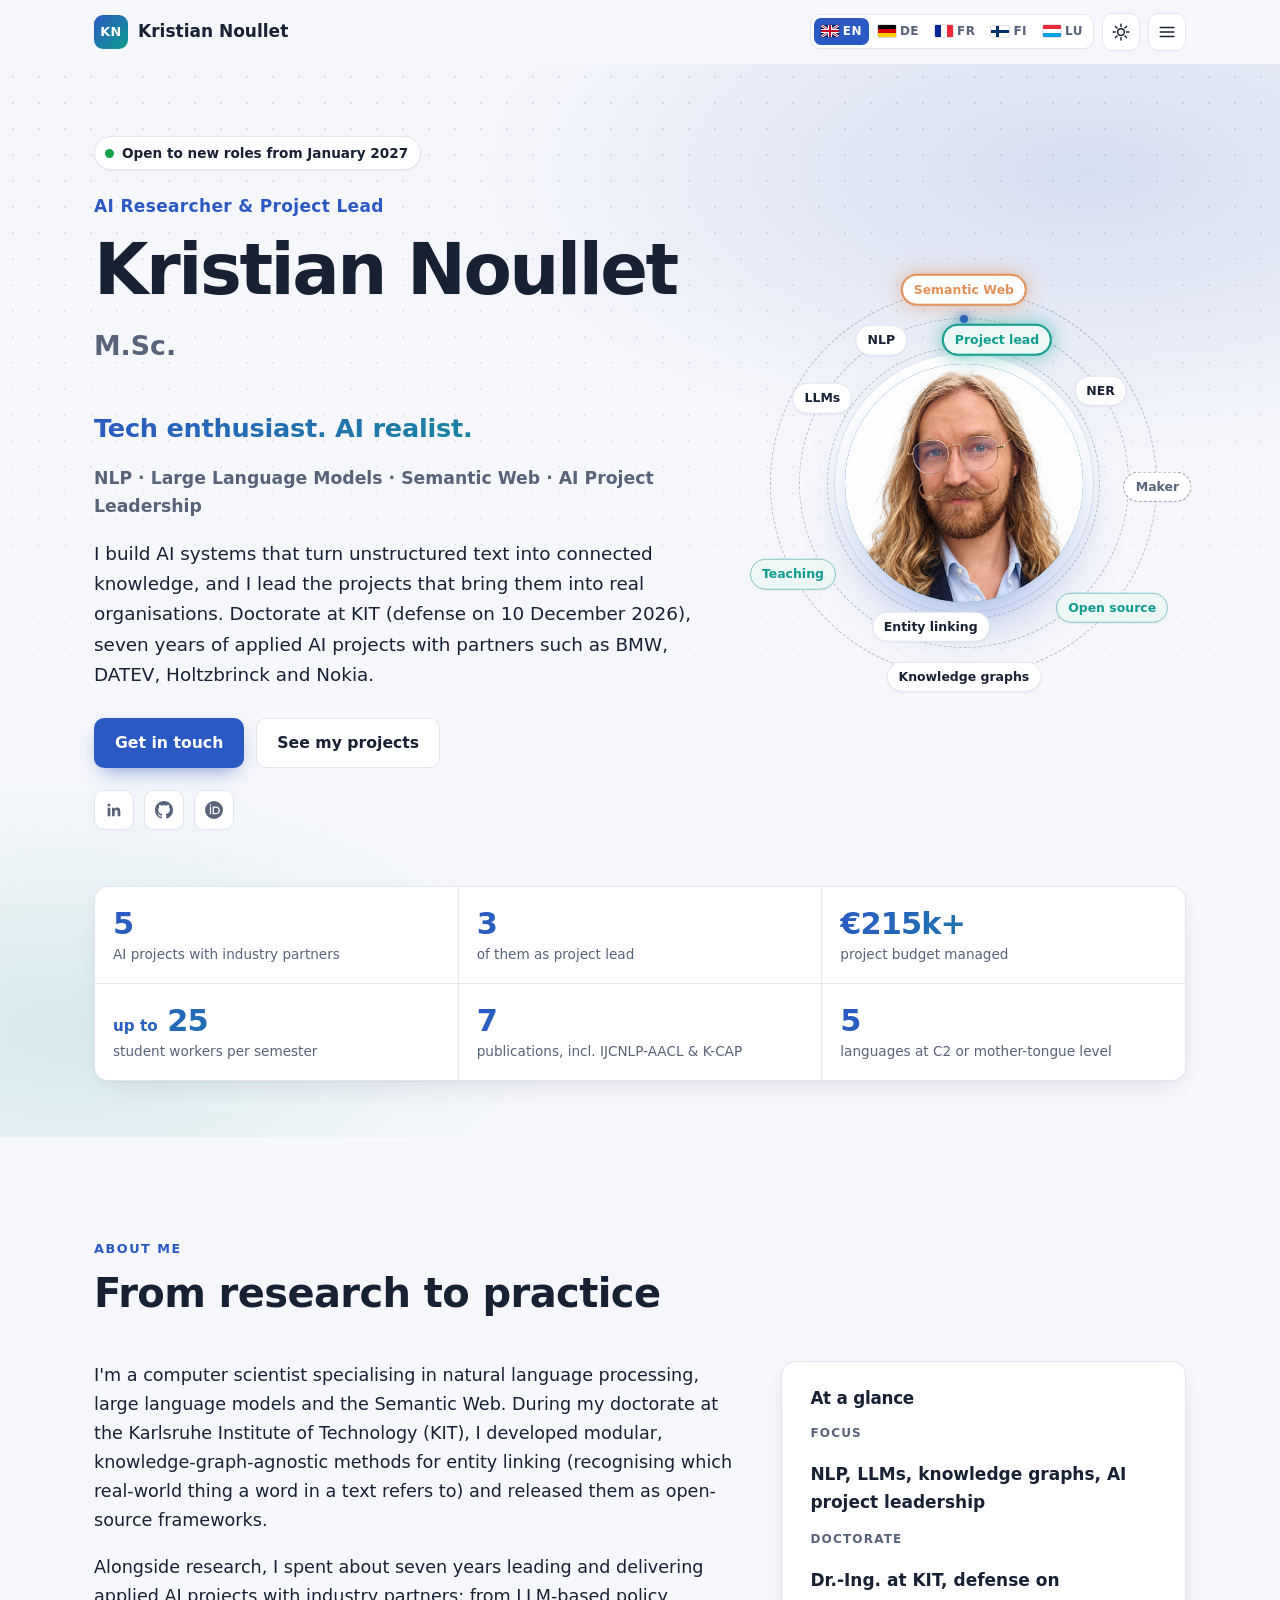
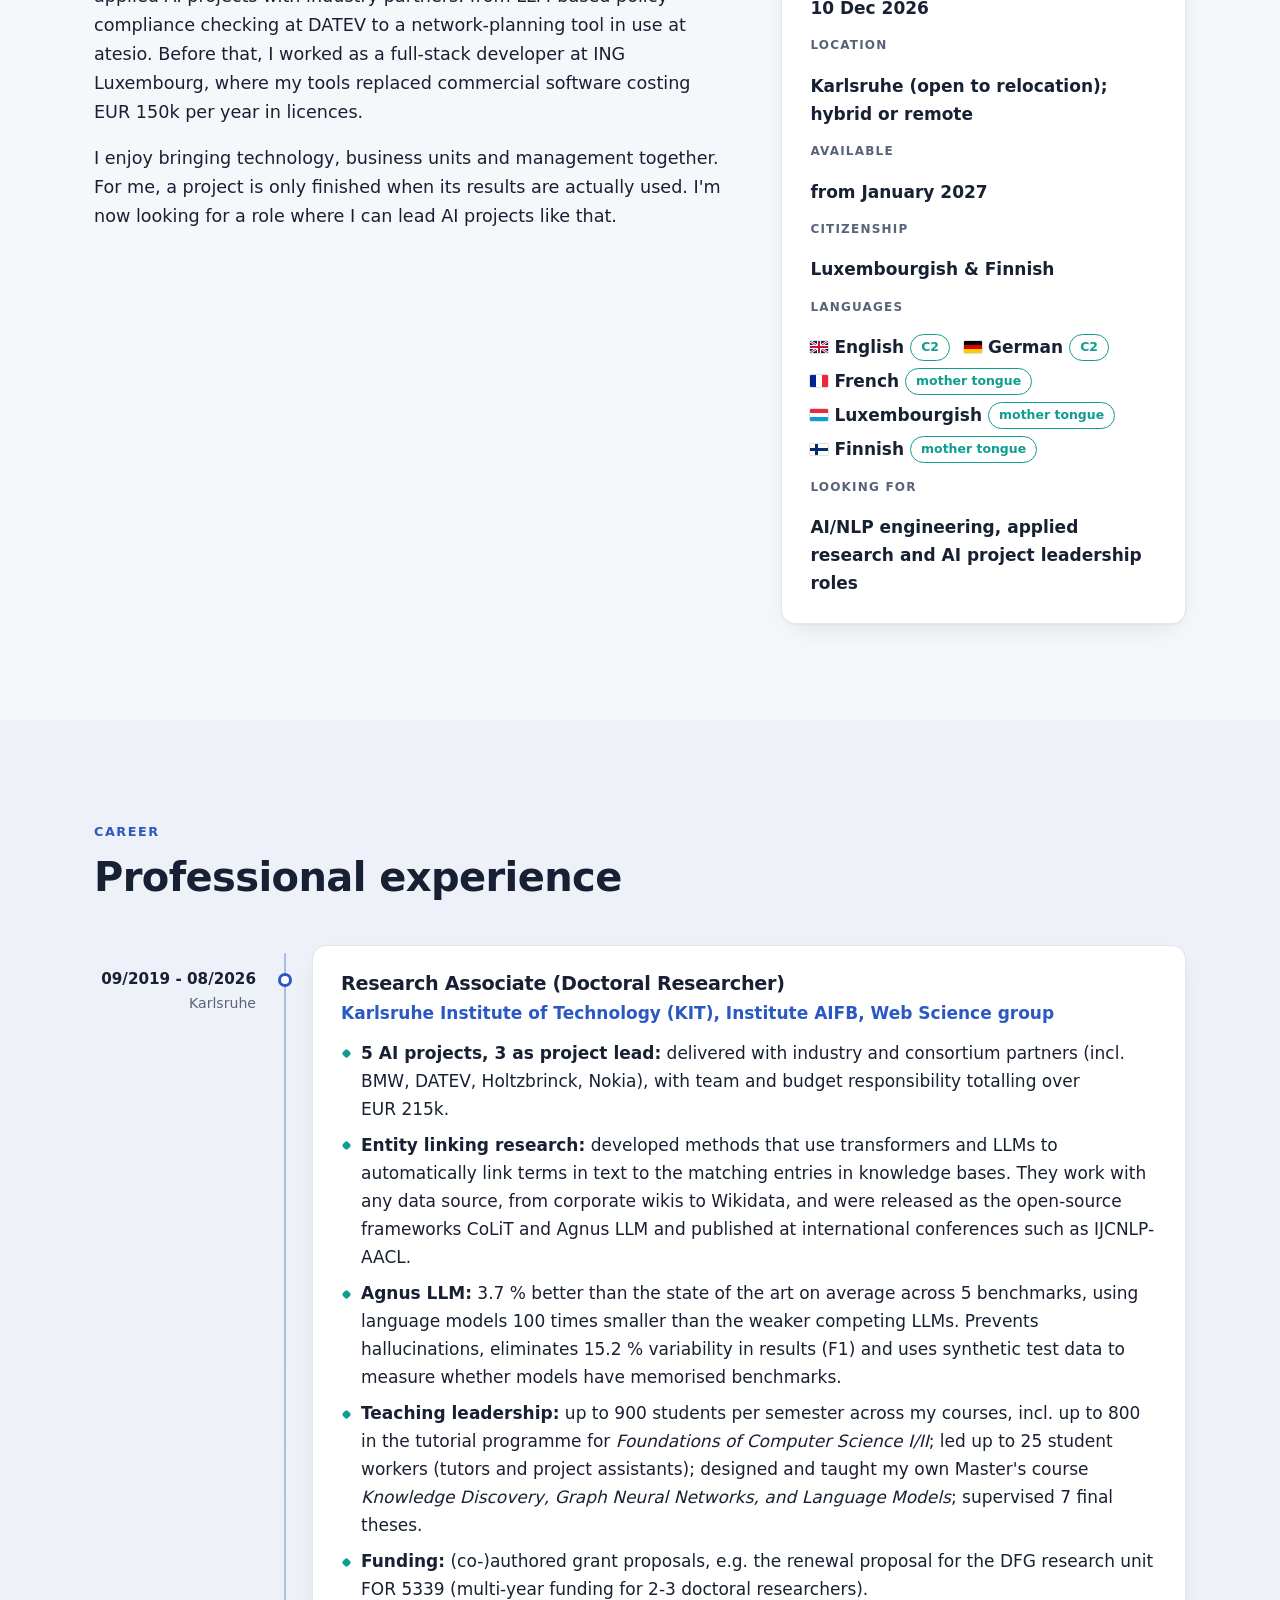
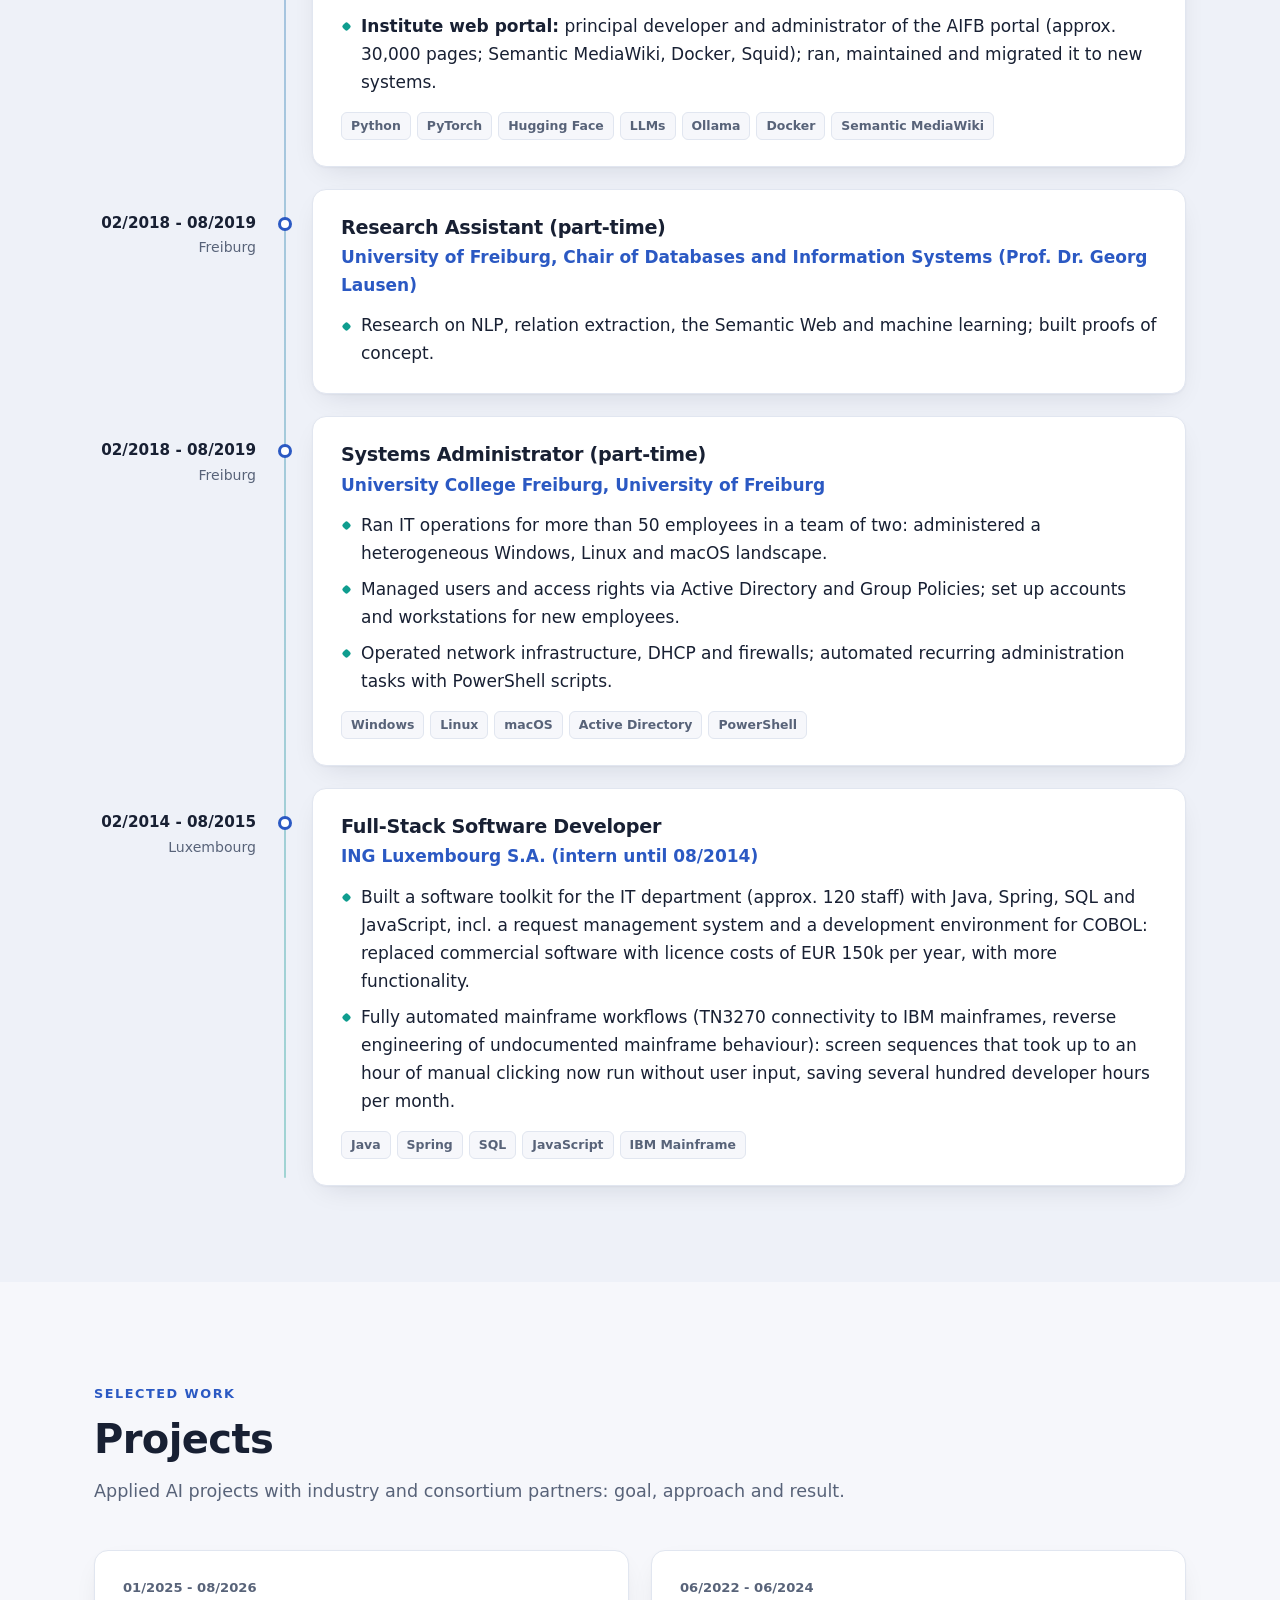
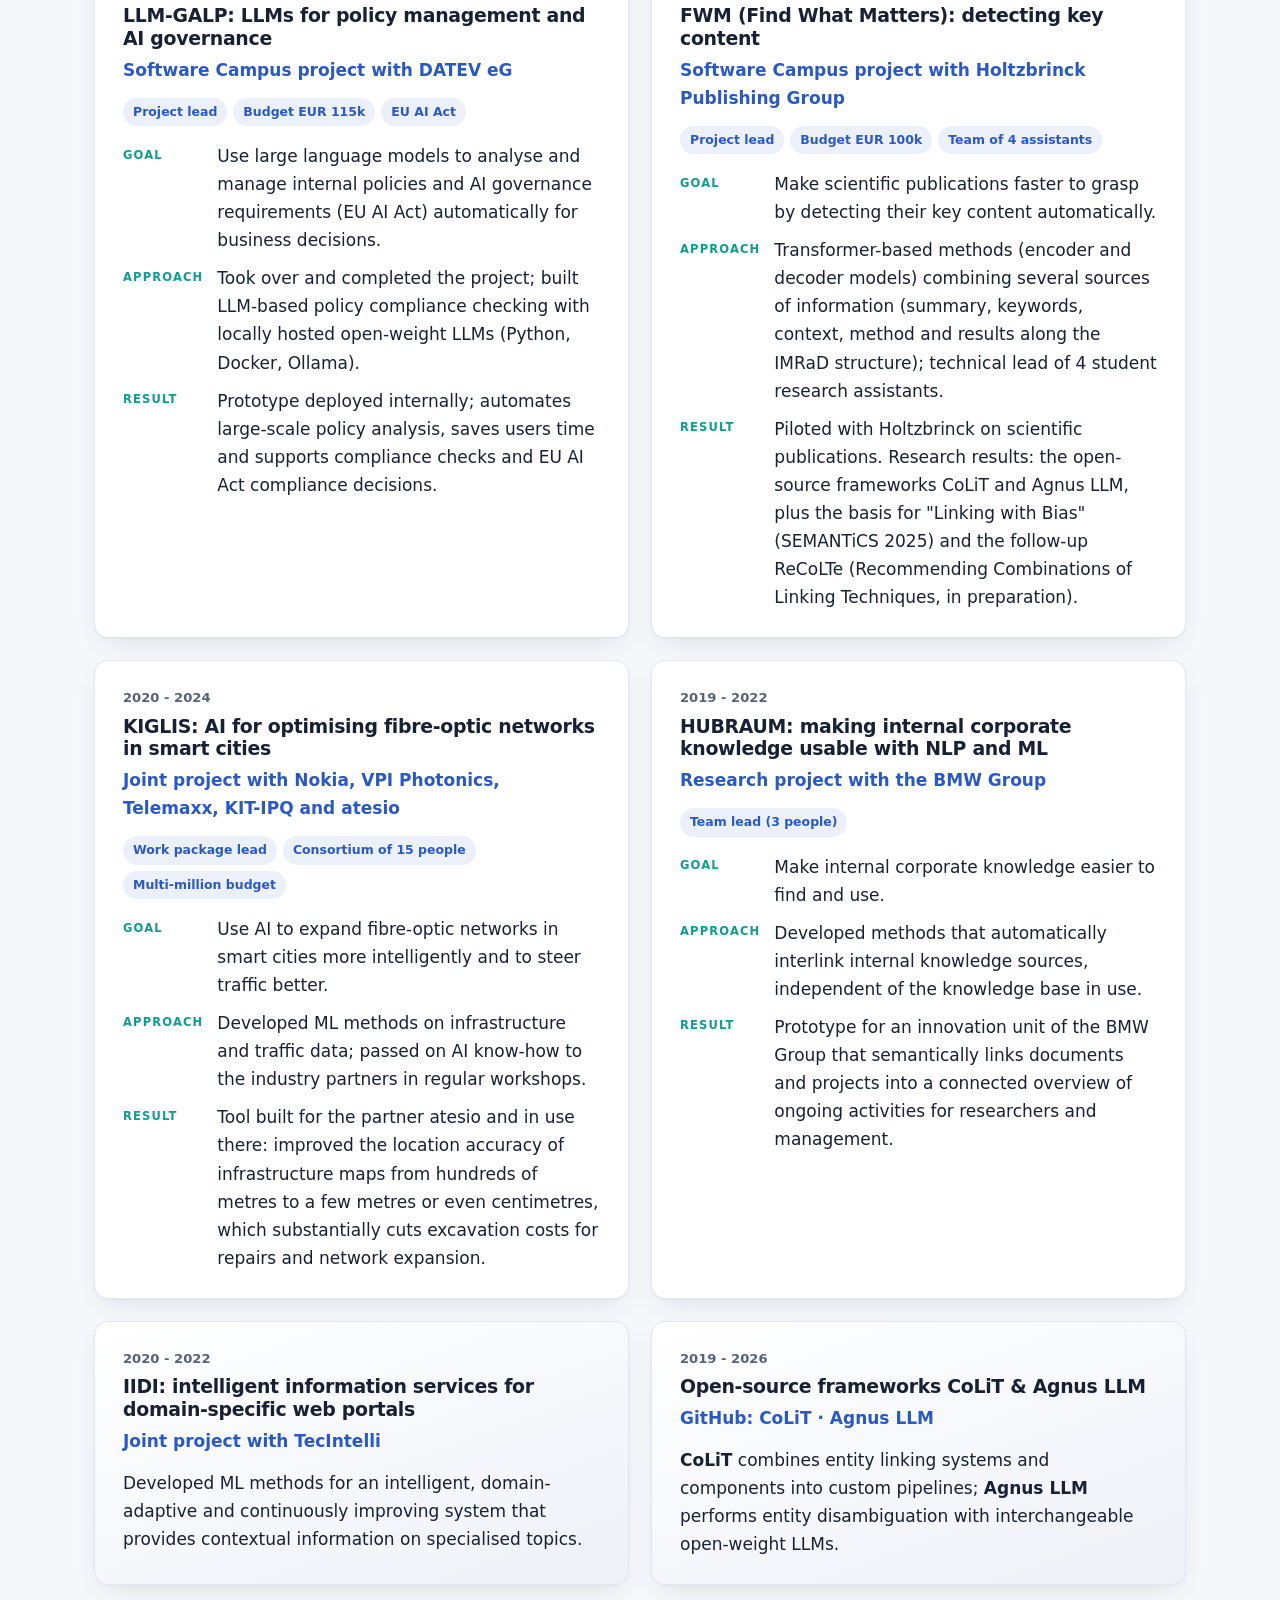
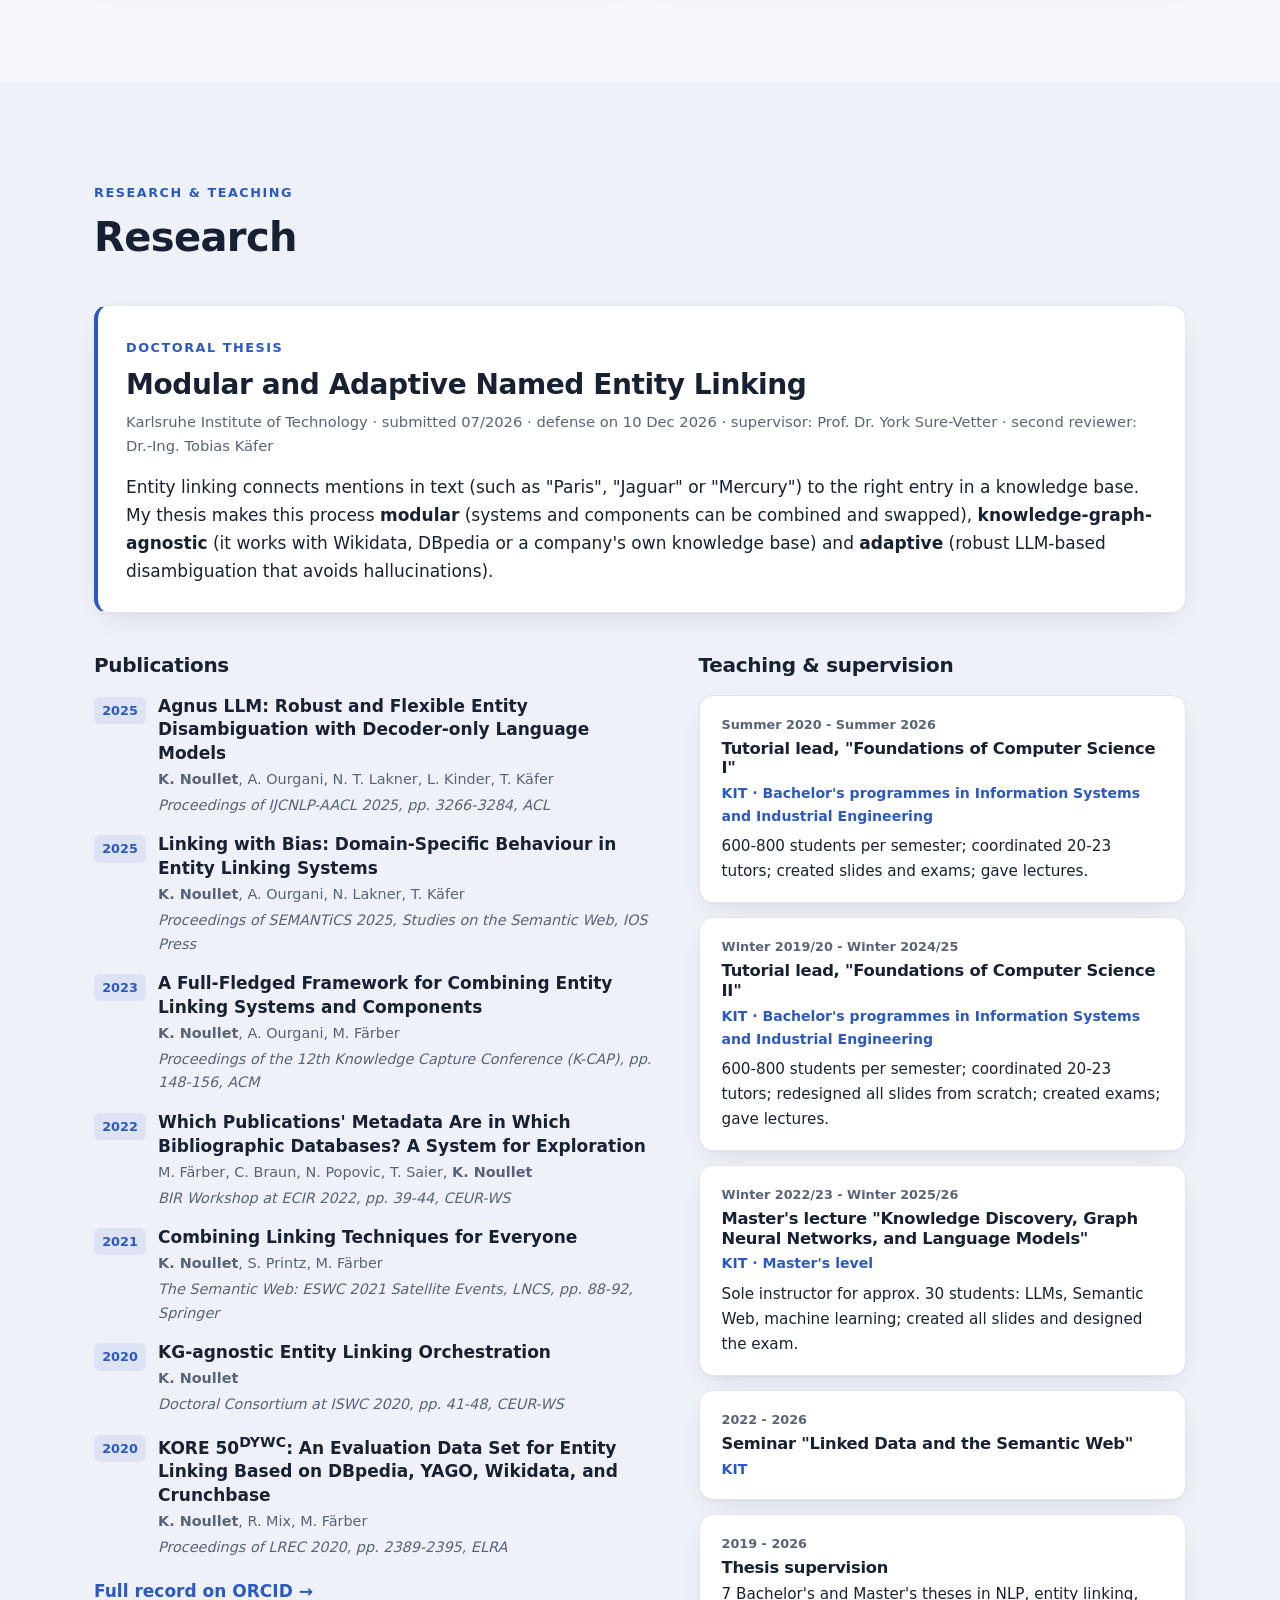
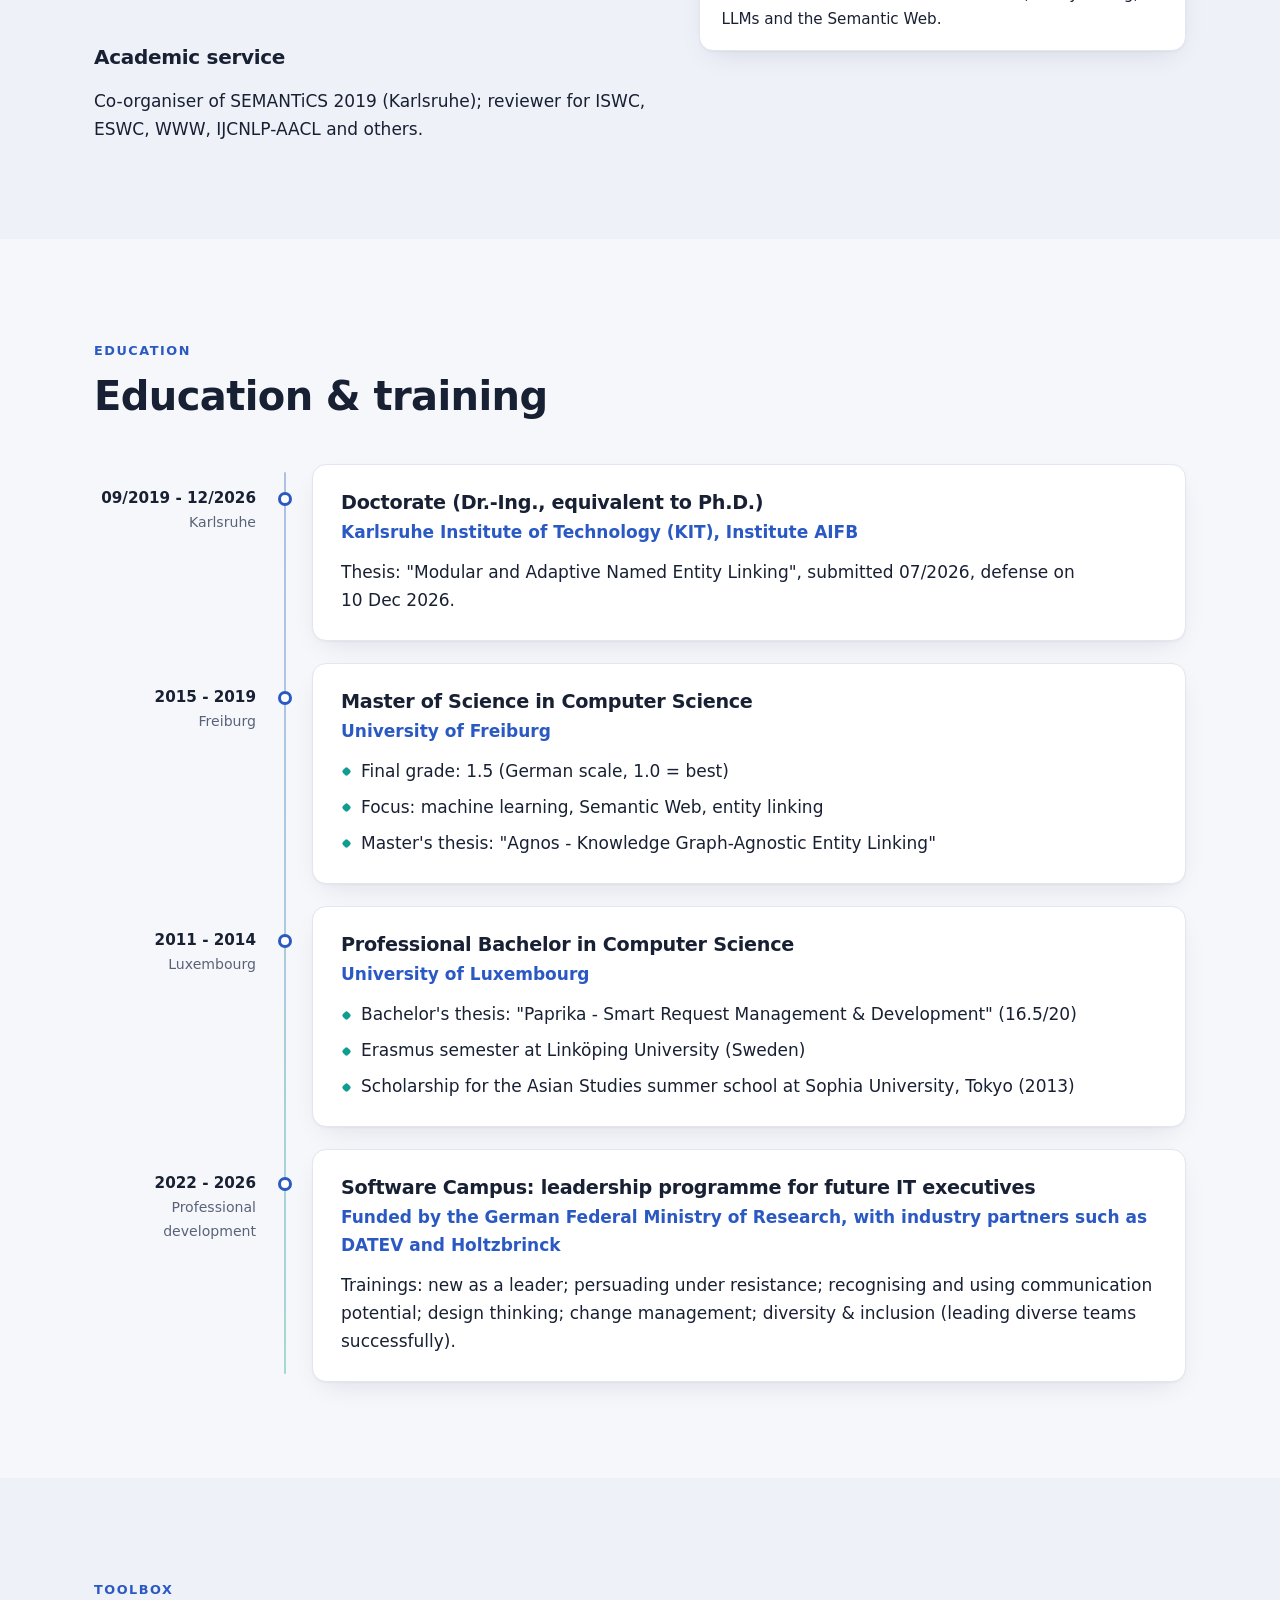
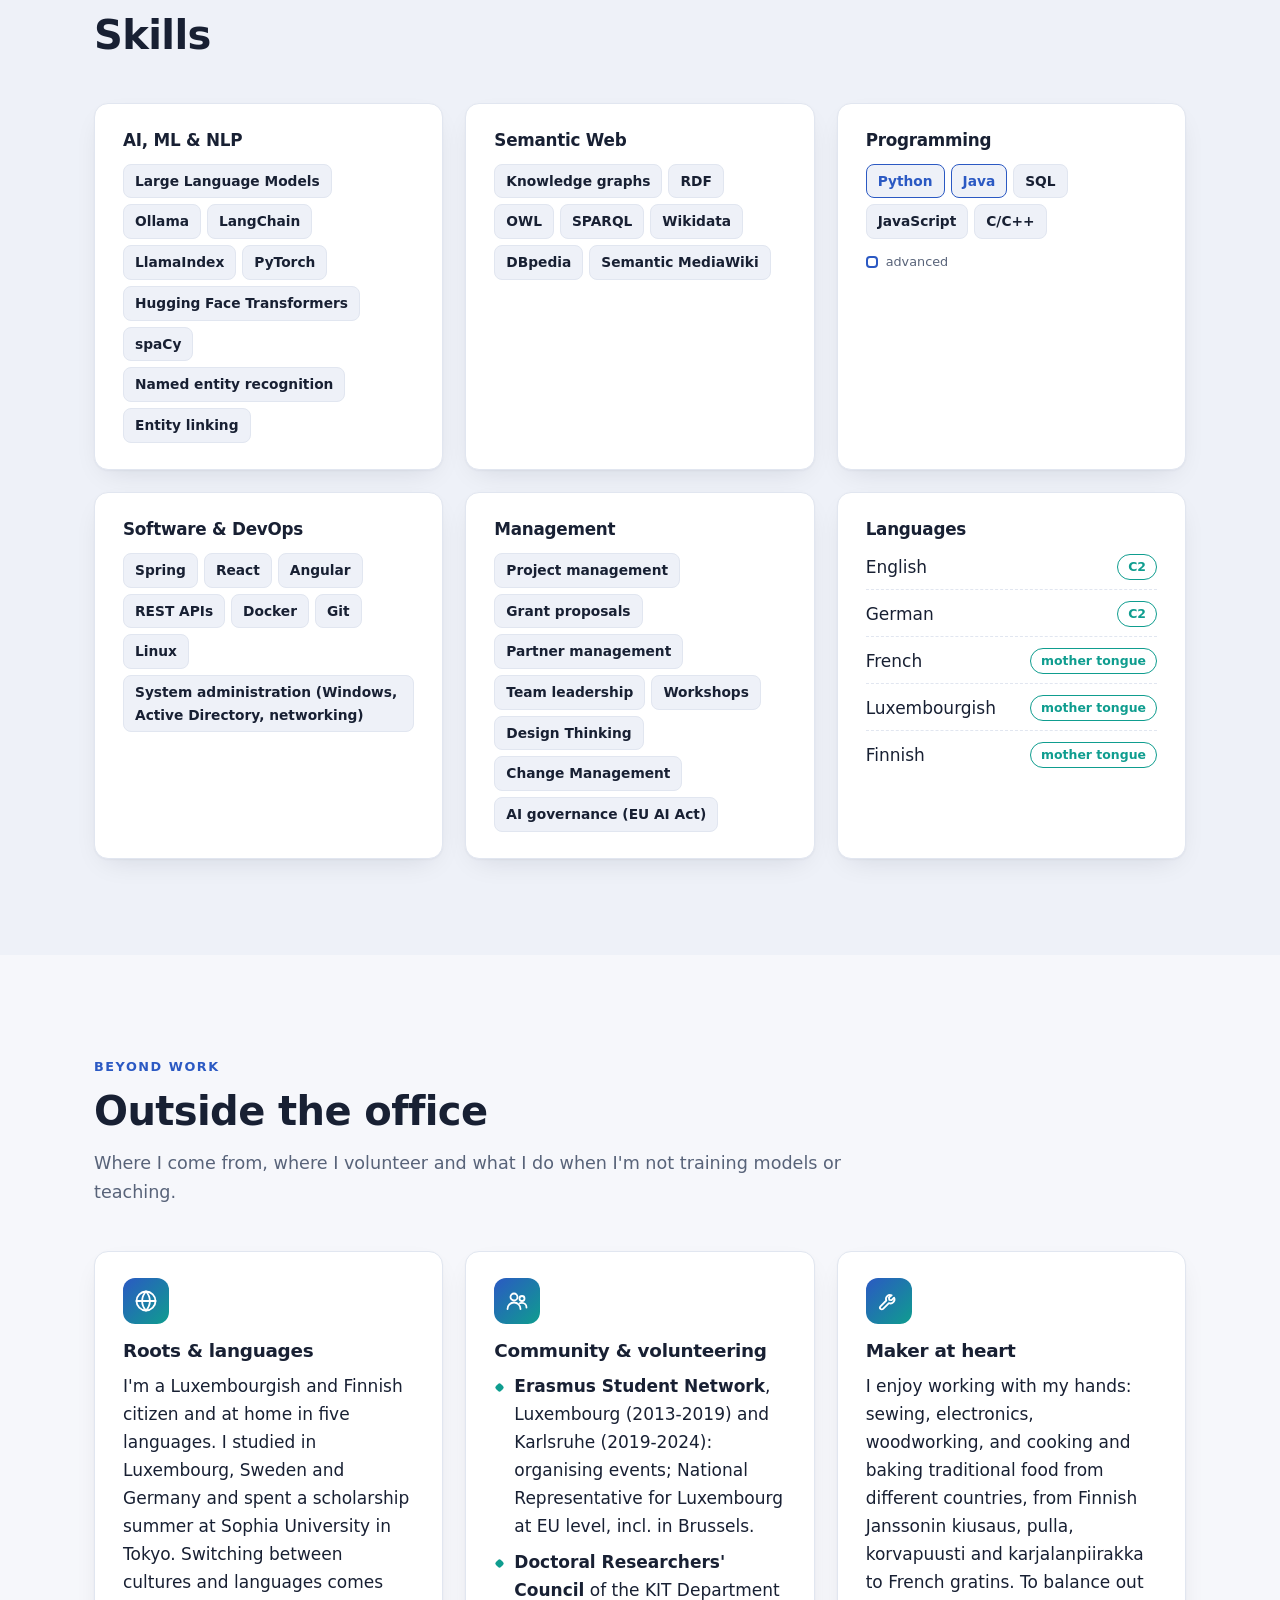
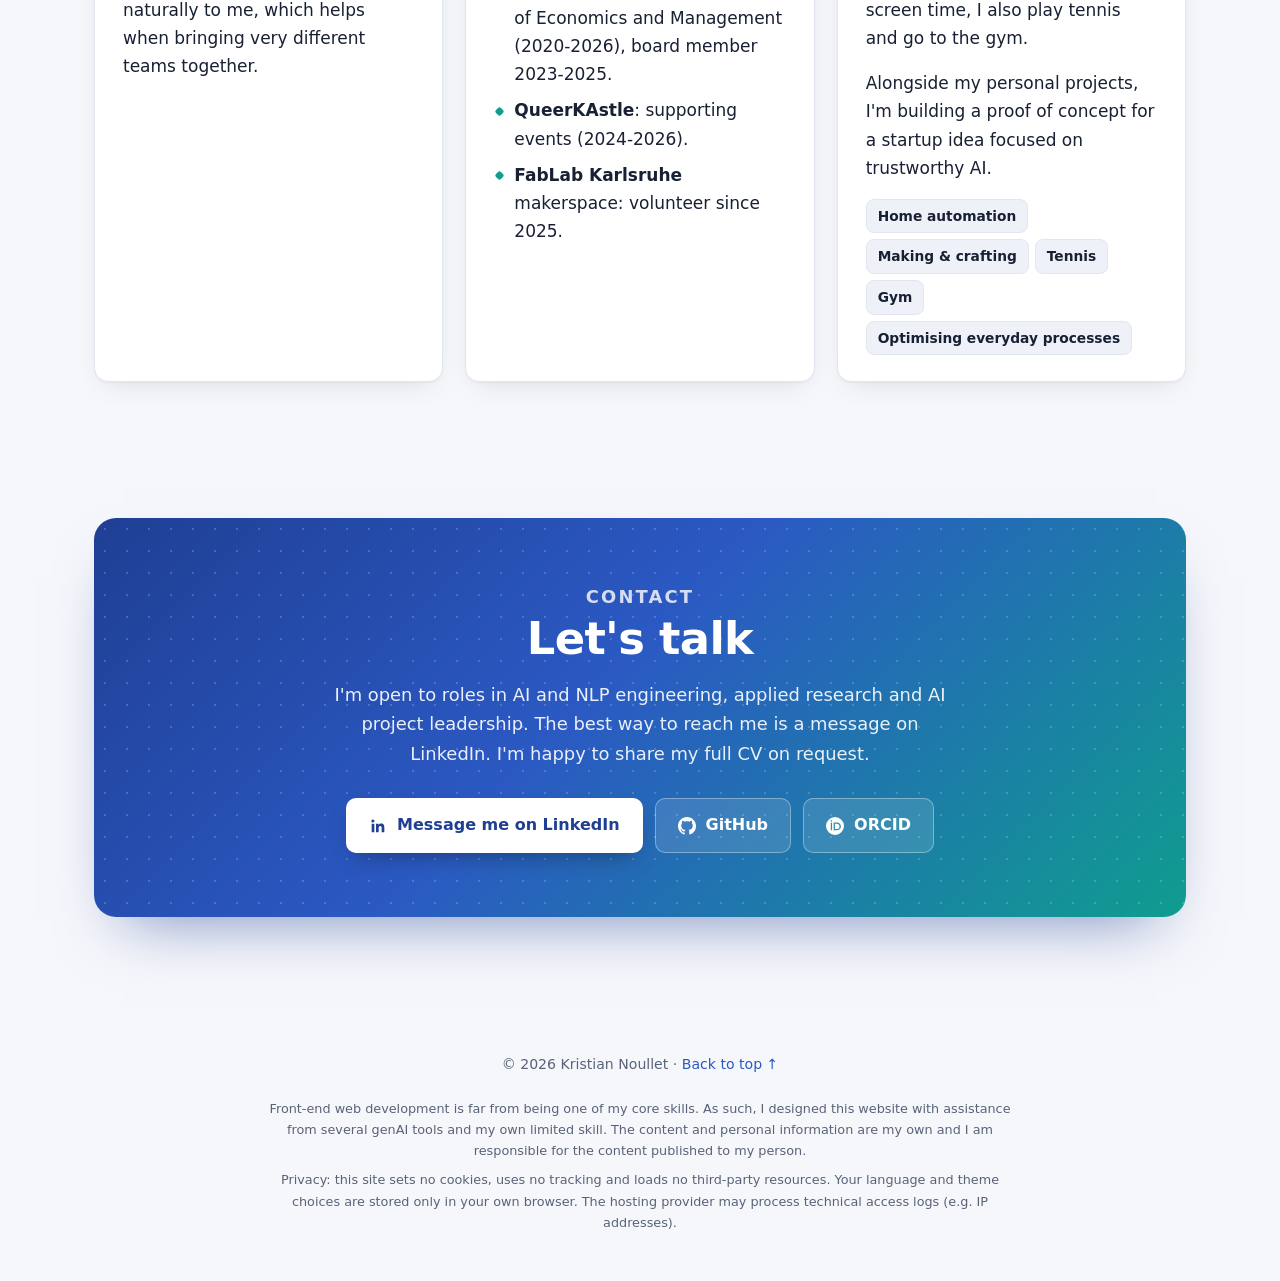
==== commit 05084c3a: "Added profile picture." ====
--- a/index.html
+++ b/index.html
@@ -48,6 +48,10 @@
   <meta property="og:title" content="Kristian Noullet | AI Researcher &amp; Project Lead">
   <meta property="og:description" content="NLP · Large Language Models · Semantic Web · AI project leadership. Doctorate at KIT, seven years of applied AI projects with BMW, DATEV, Holtzbrinck and Nokia.">
   <meta property="og:url" content="https://noullet.tech/">
+  <meta property="og:image" content="https://noullet.tech/assets/img/kristian-noullet.jpg">
+  <meta property="og:image:width" content="800">
+  <meta property="og:image:height" content="800">
+  <meta property="og:image:alt" content="Portrait of Kristian Noullet">
   <meta property="profile:first_name" content="Kristian">
   <meta property="profile:last_name" content="Noullet">
   <meta name="twitter:card" content="summary">
@@ -61,6 +65,7 @@
     "@type": "Person",
     "name": "Kristian Noullet",
     "url": "https://noullet.tech/",
+    "image": "https://noullet.tech/assets/img/kristian-noullet.jpg",
     "jobTitle": "AI Researcher & Project Lead",
     "description": "Computer scientist and AI researcher specialising in NLP, large language models, knowledge graphs and the Semantic Web.",
     "knowsAbout": ["Natural Language Processing", "Large Language Models", "Entity Linking", "Knowledge Graphs", "Semantic Web", "Machine Learning", "AI Project Management"],
@@ -145,10 +150,9 @@
         </div>
         <div class="hero-visual" aria-hidden="true">
           <div class="avatar">
+            <!-- Initials stay underneath as a fallback if the photo can't load -->
             <span class="avatar-initials">KN</span>
-            <!-- To show a photo instead of the initials: add assets/img/photo.jpg (square, ~600x600) and uncomment:
-            <img src="assets/img/photo.jpg" alt="" width="600" height="600">
-            -->
+            <img src="assets/img/kristian-noullet.jpg" alt="Kristian Noullet" width="800" height="800" fetchpriority="high" decoding="async">
           </div>
           <!-- Rings rotate (each carries a dot); labels sit still on their rings so they stay readable,
                and glow while any ring's dot passes under them (detected in main.js).
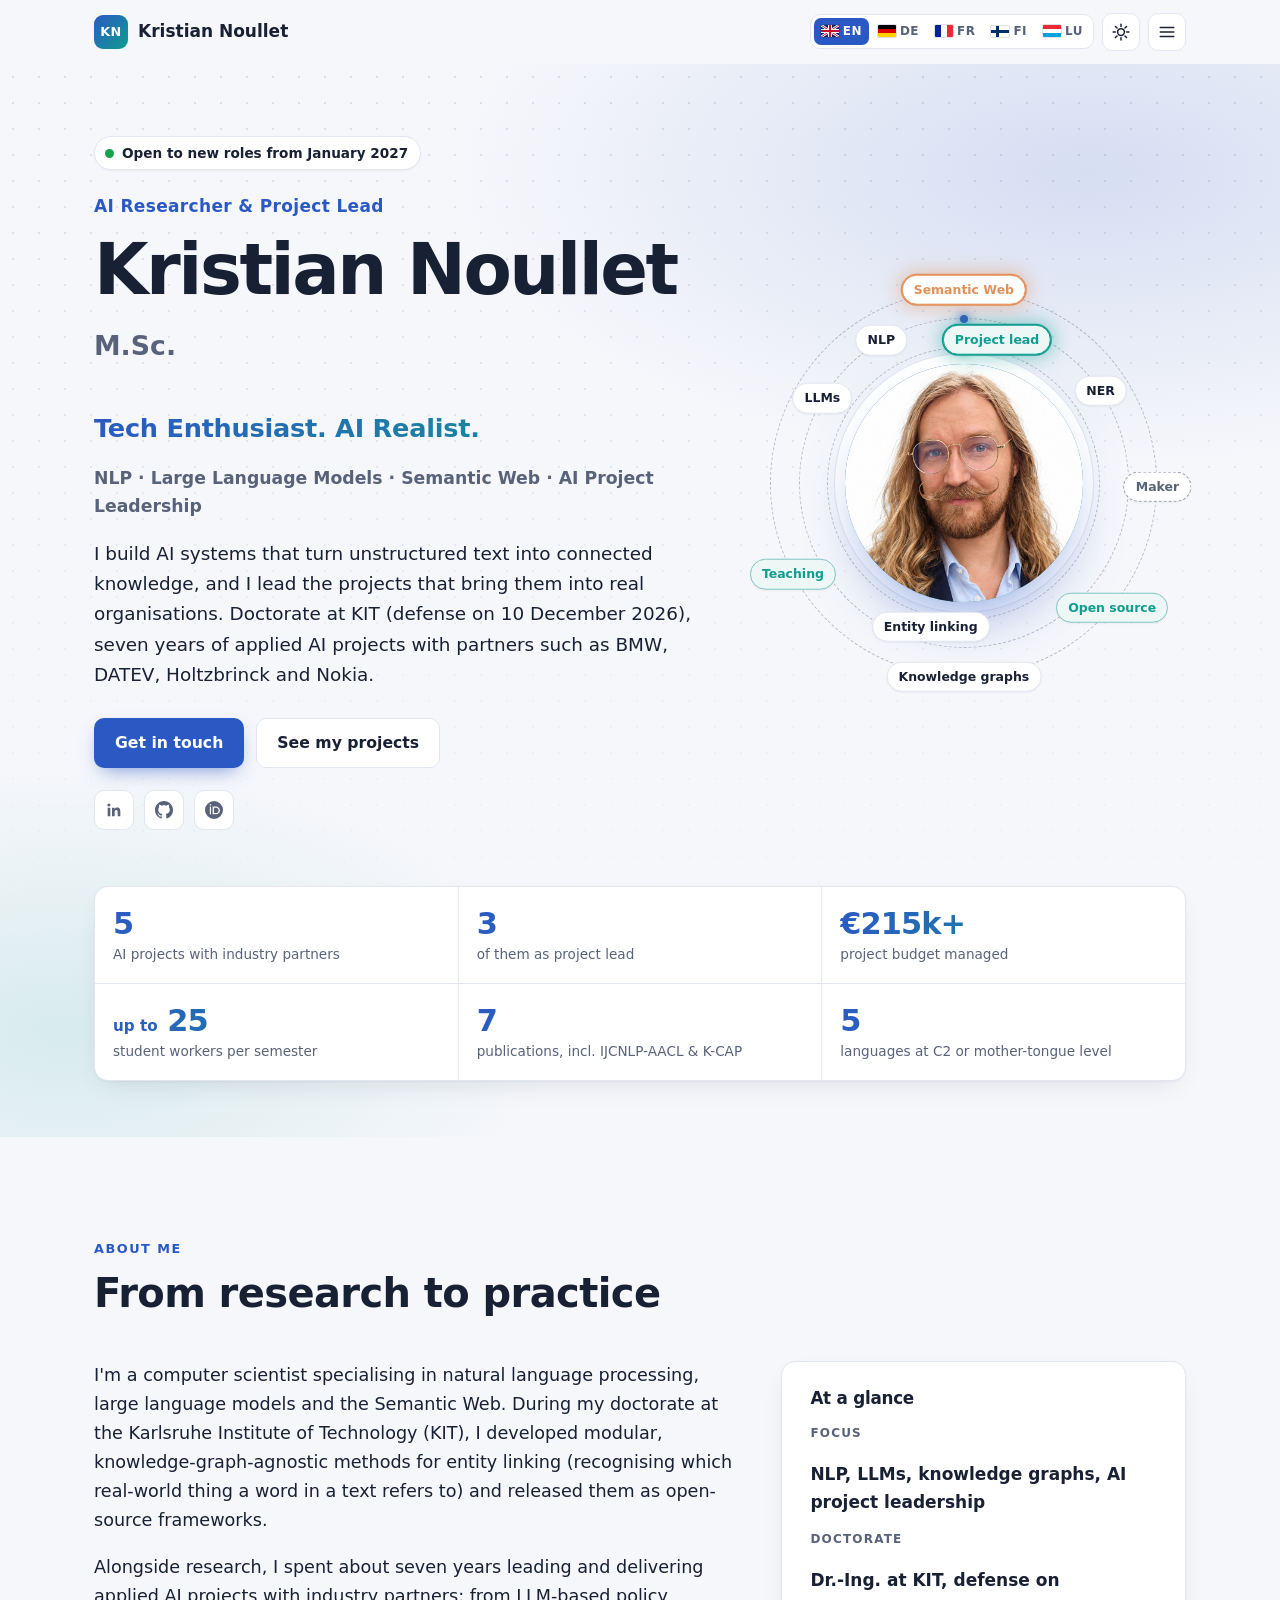
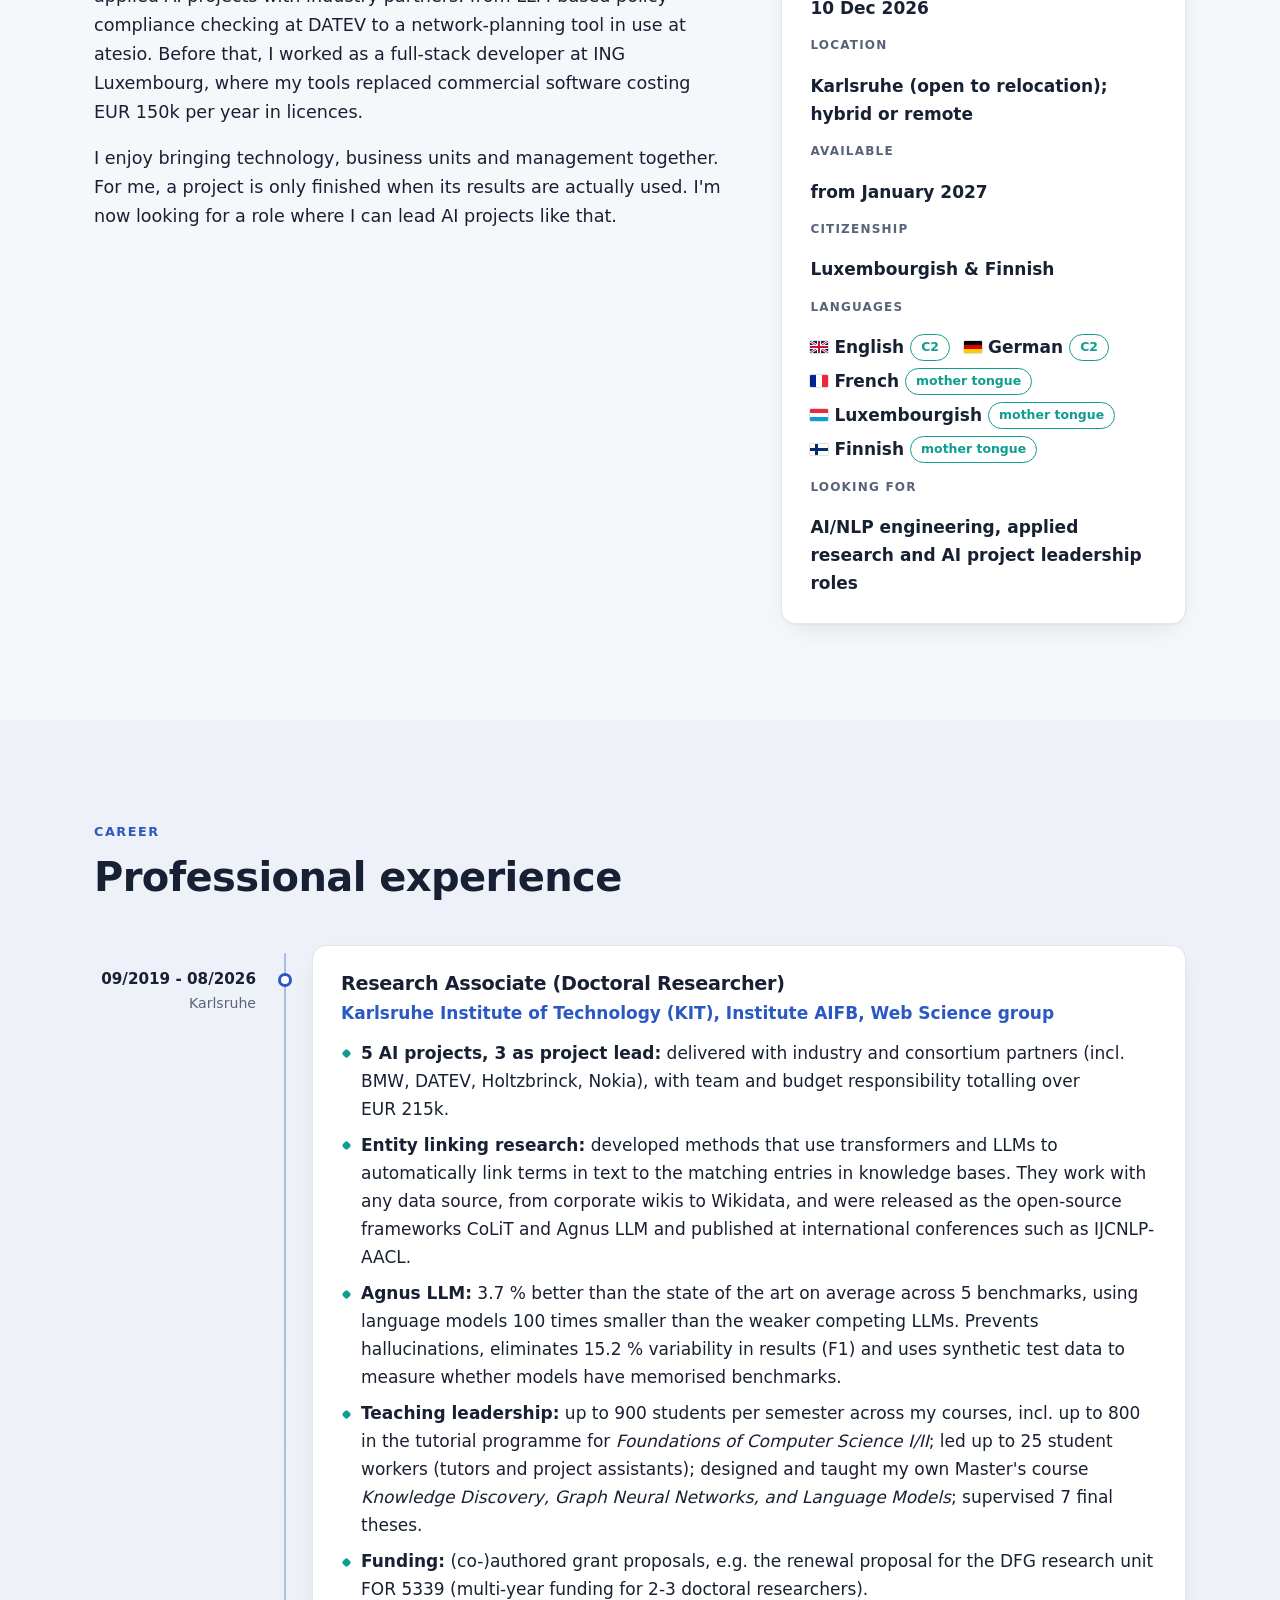
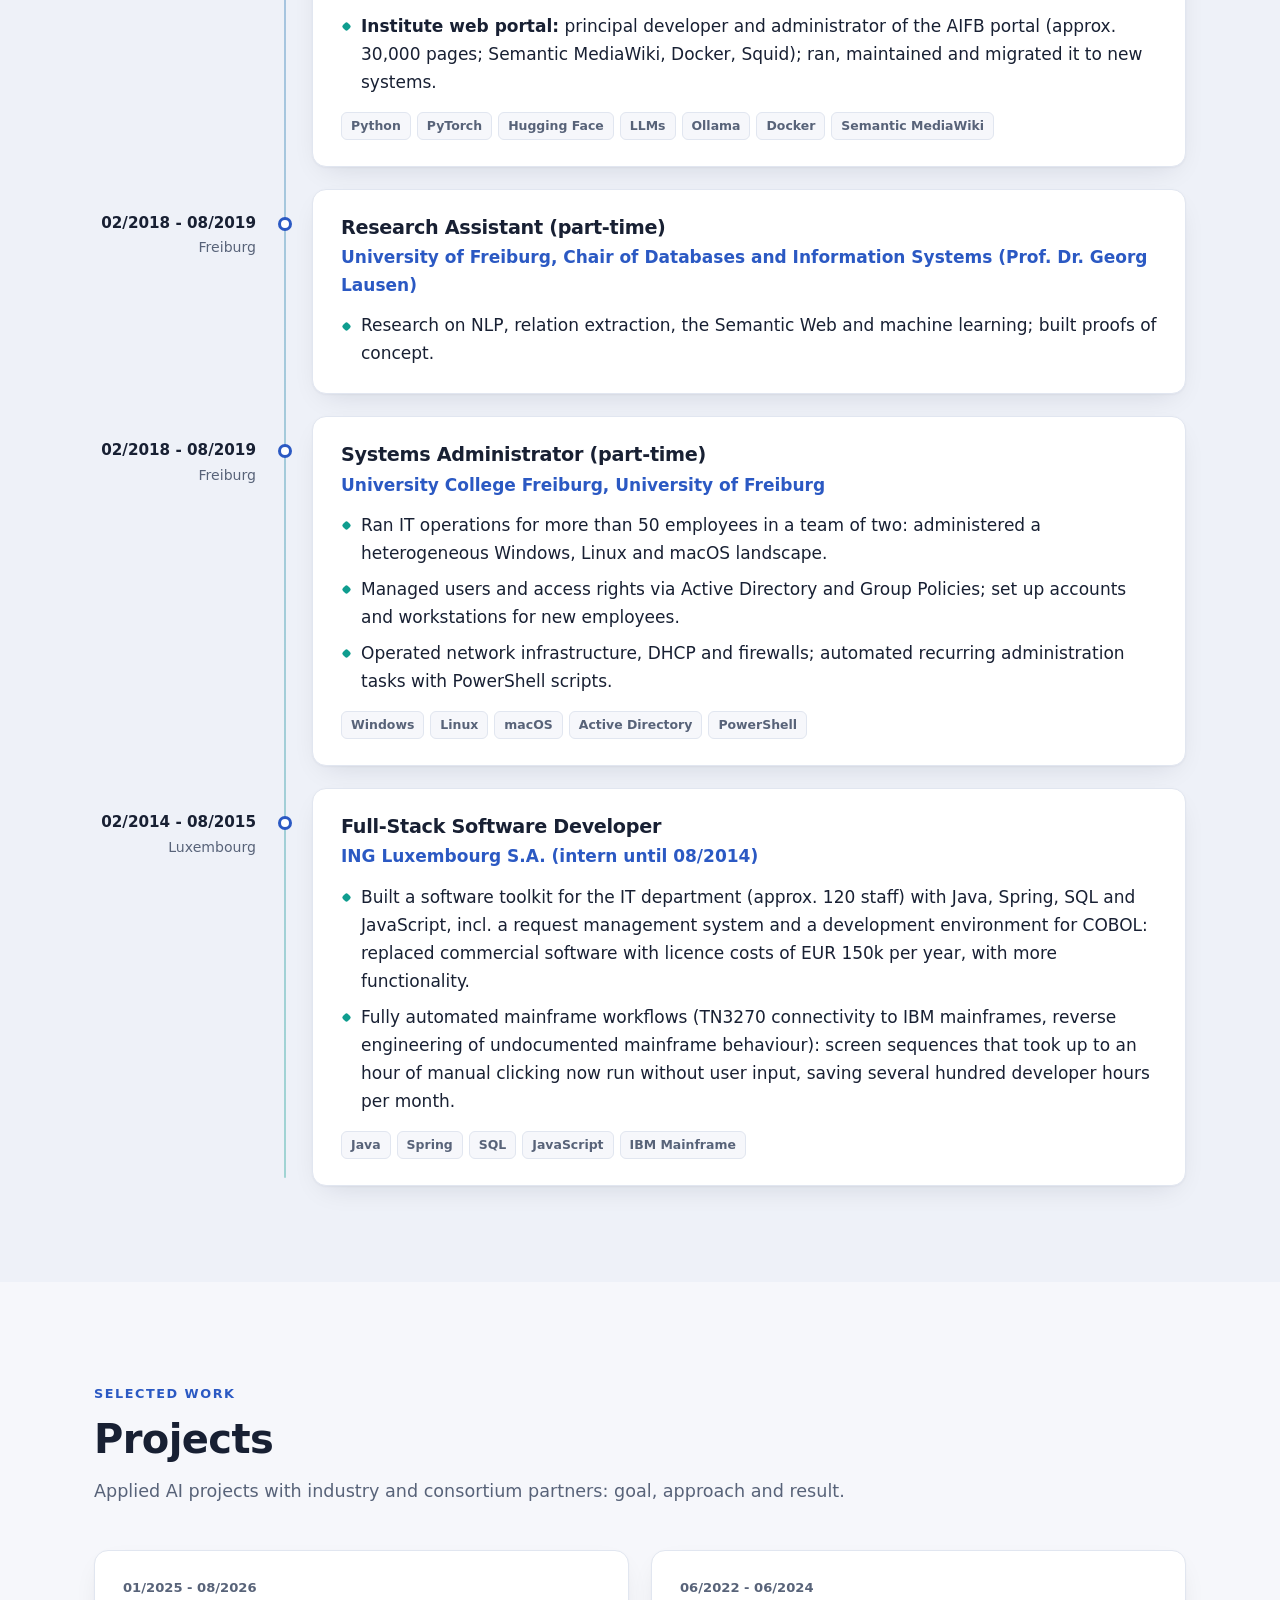
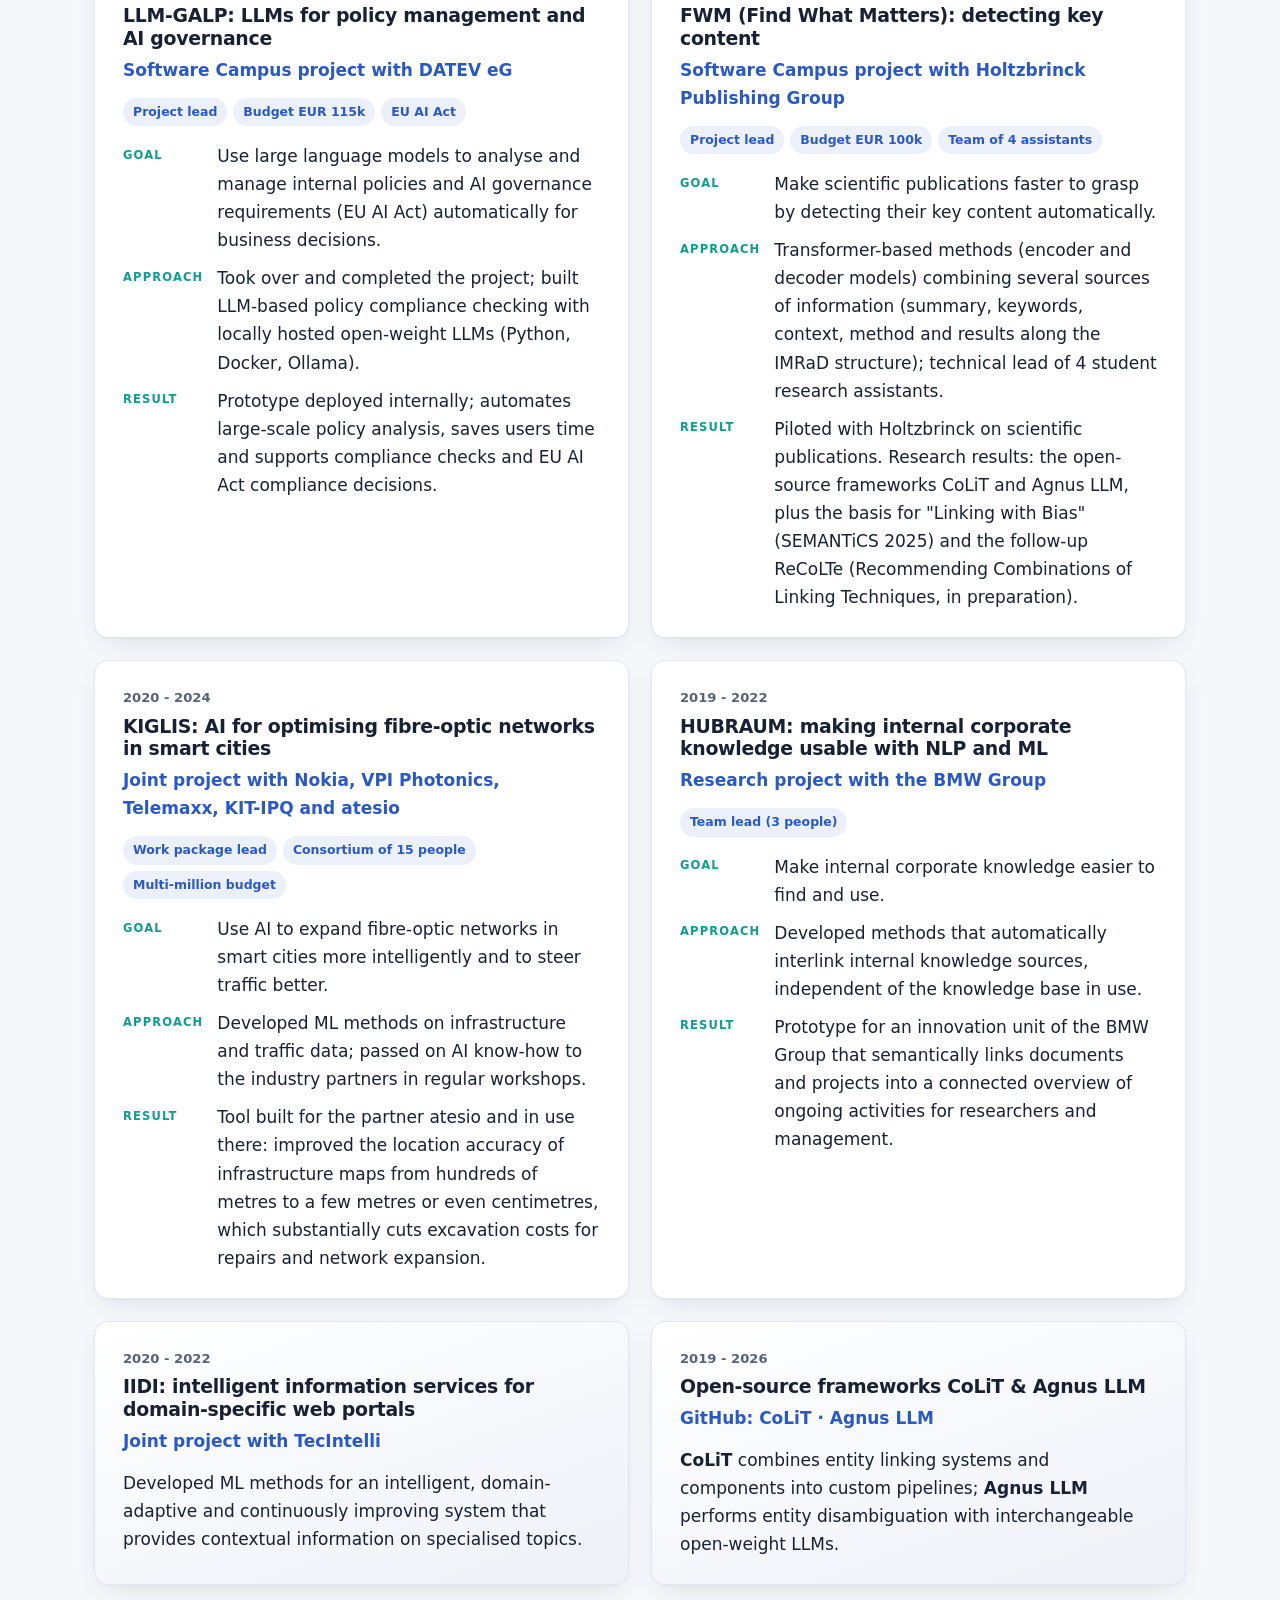
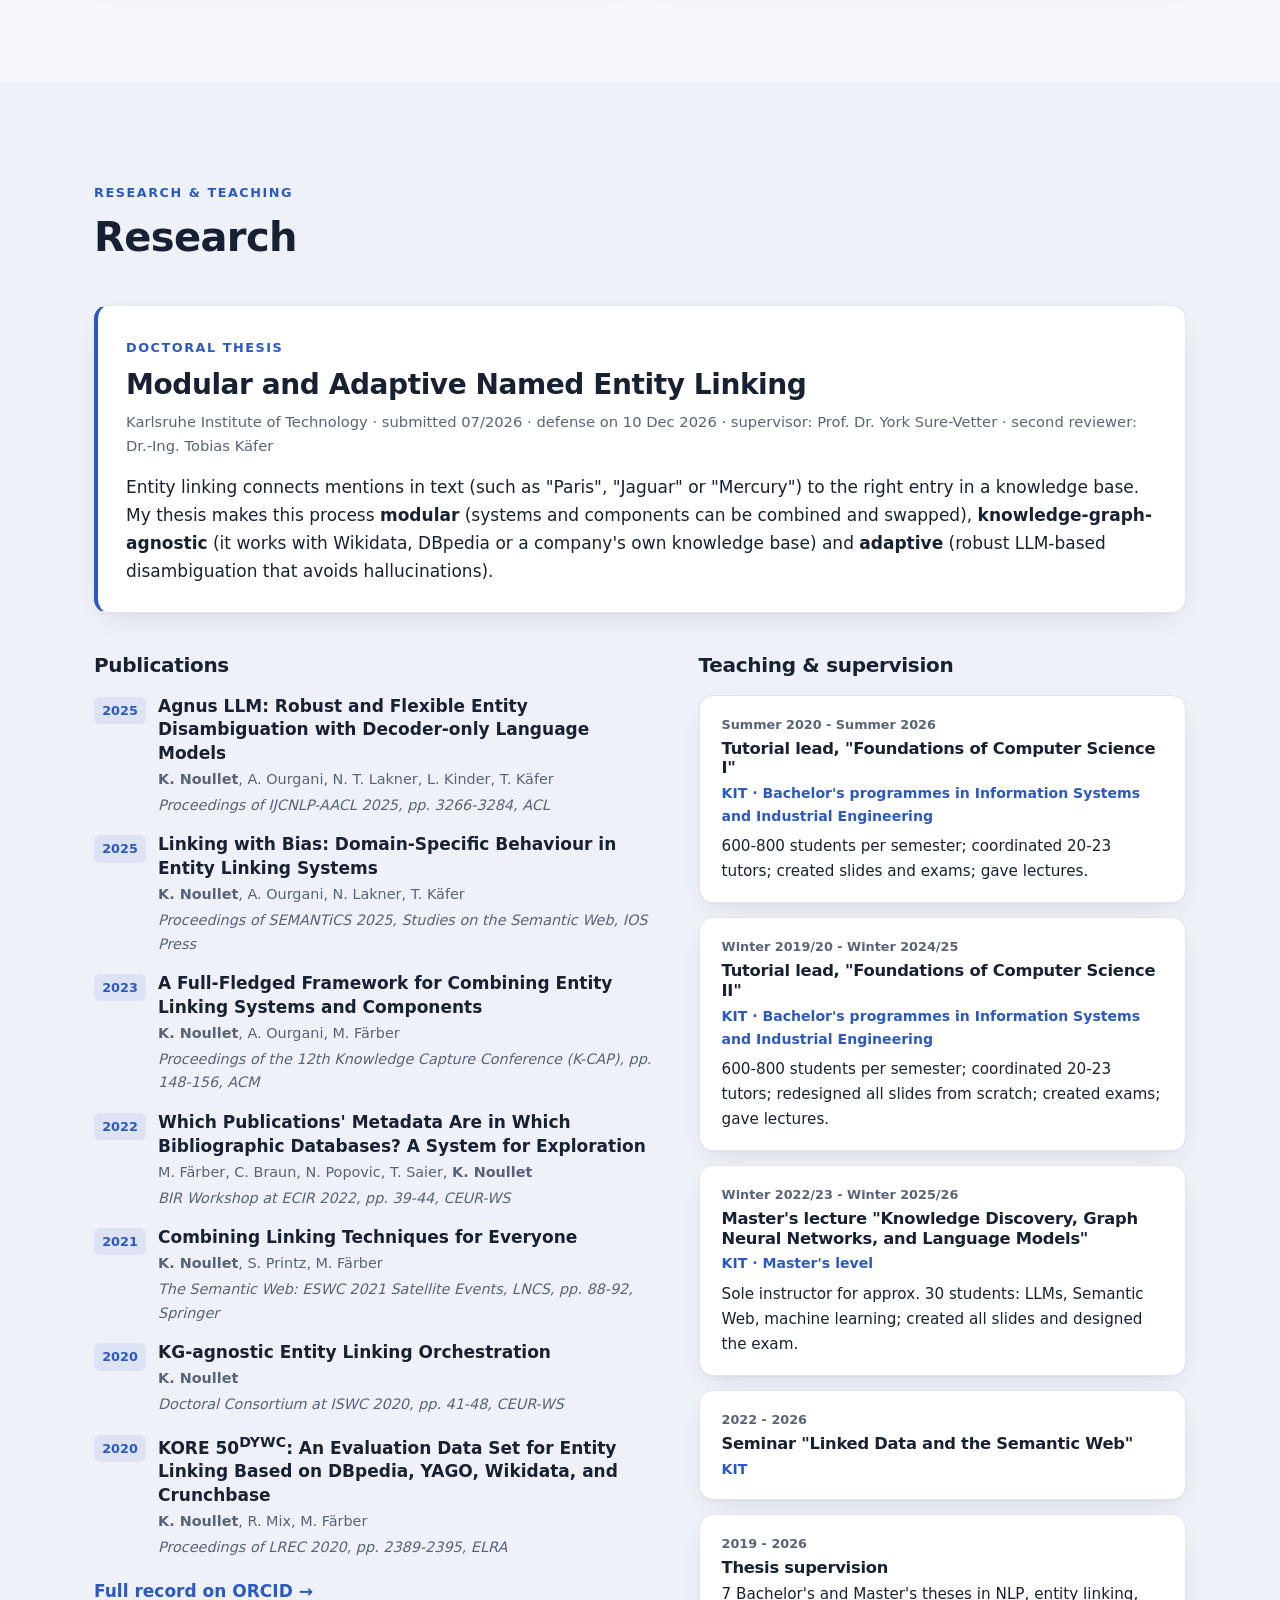
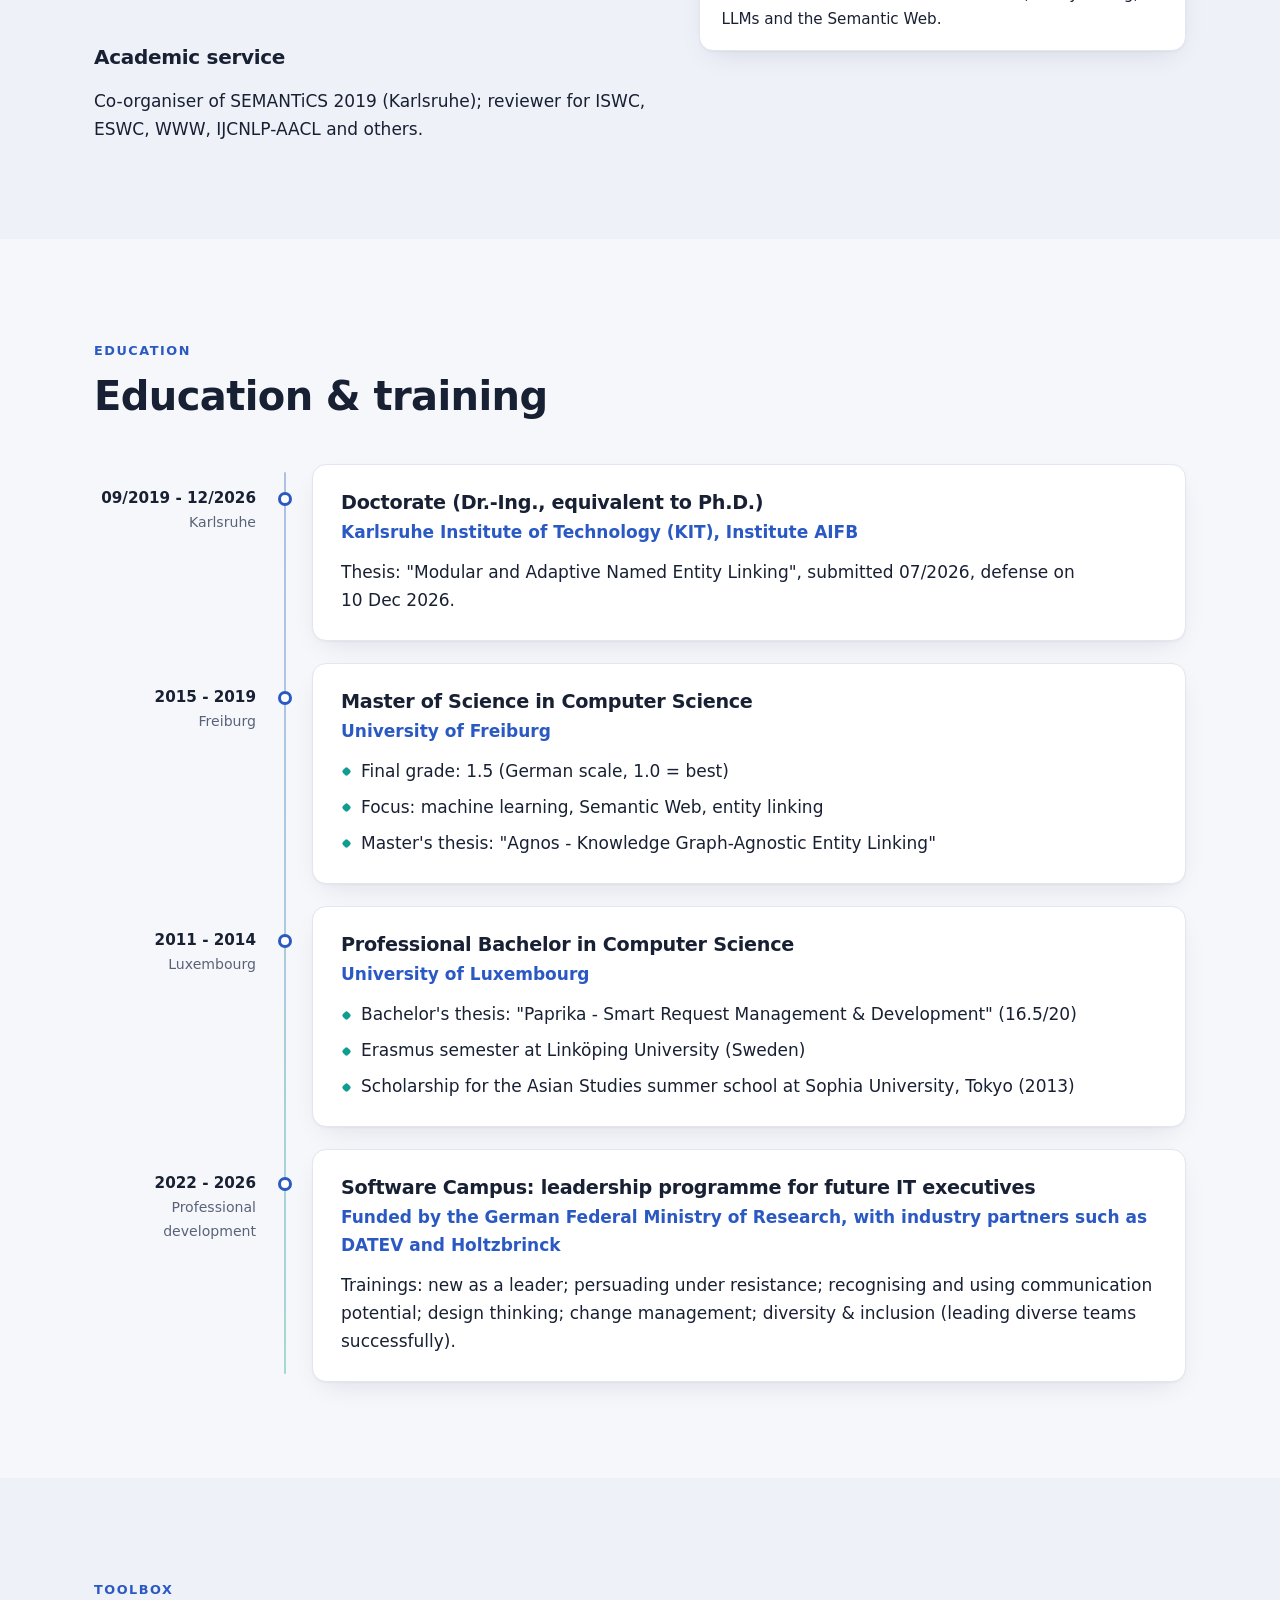
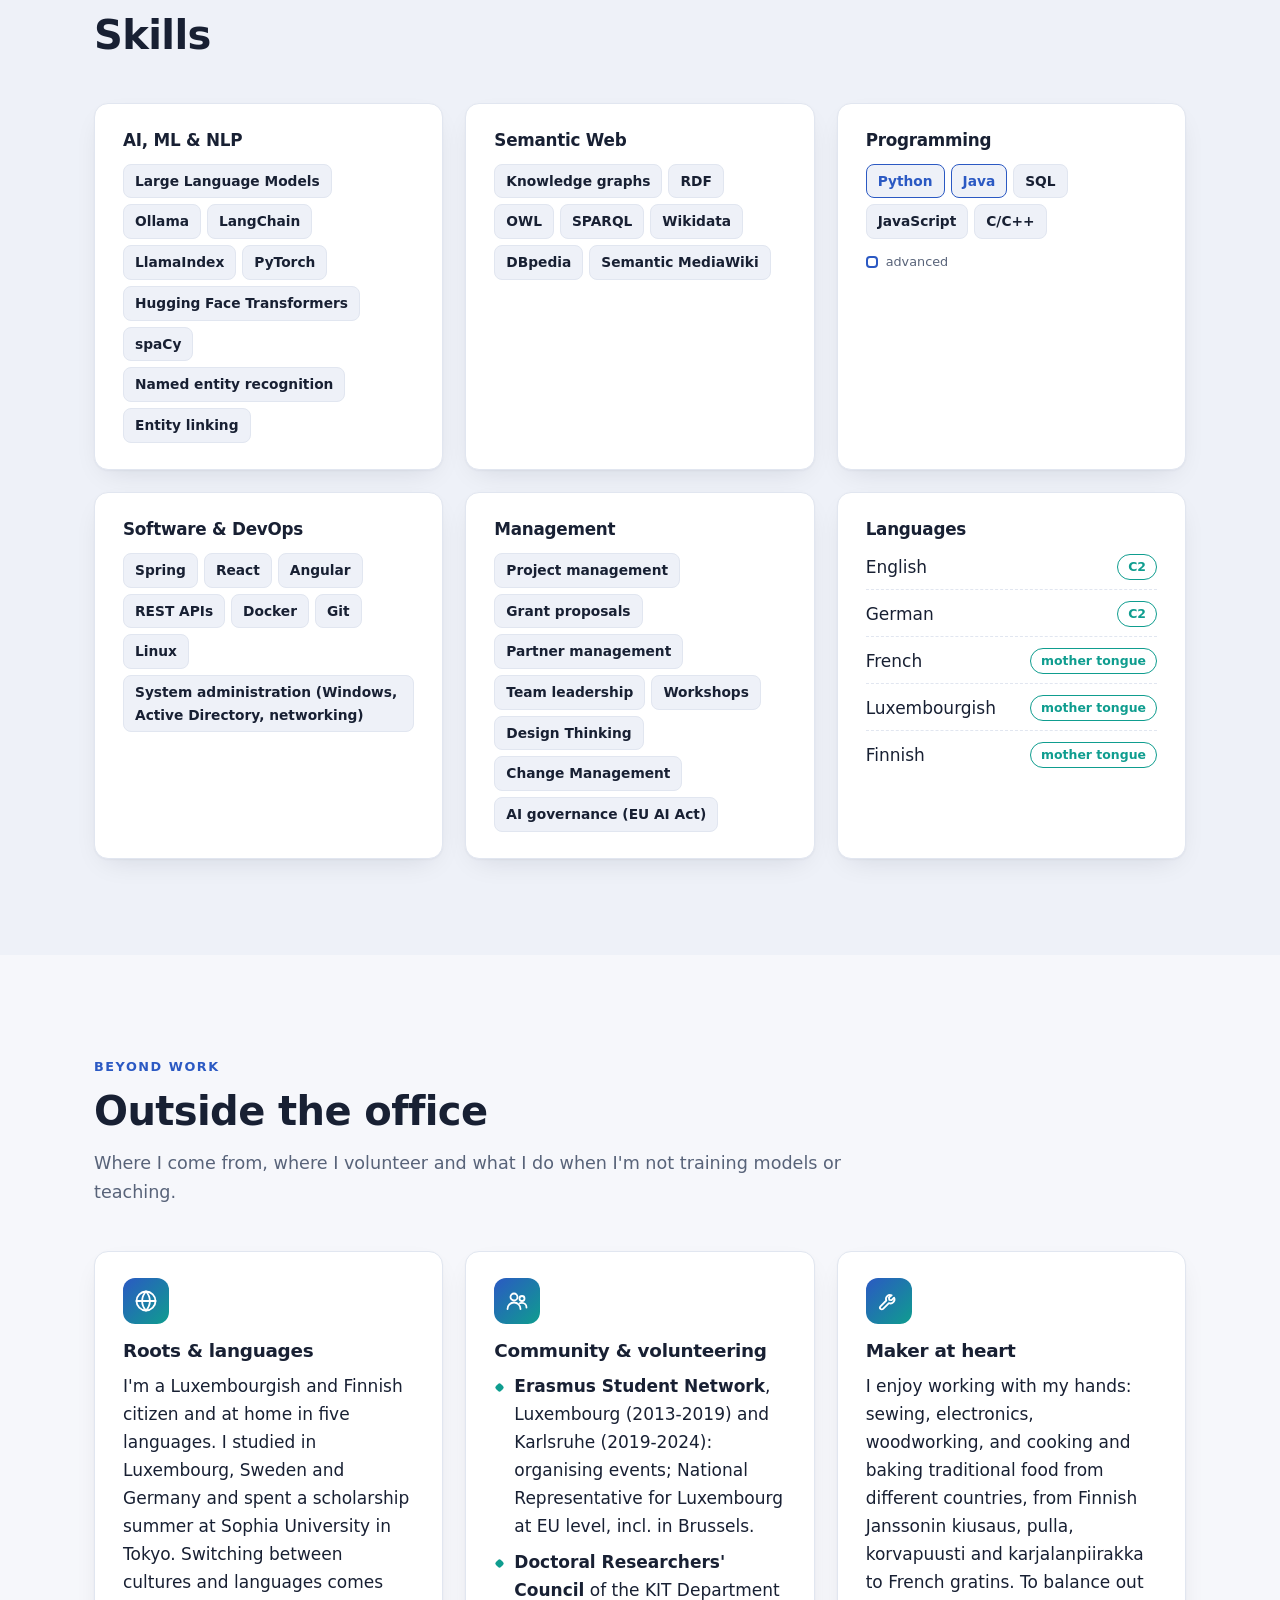
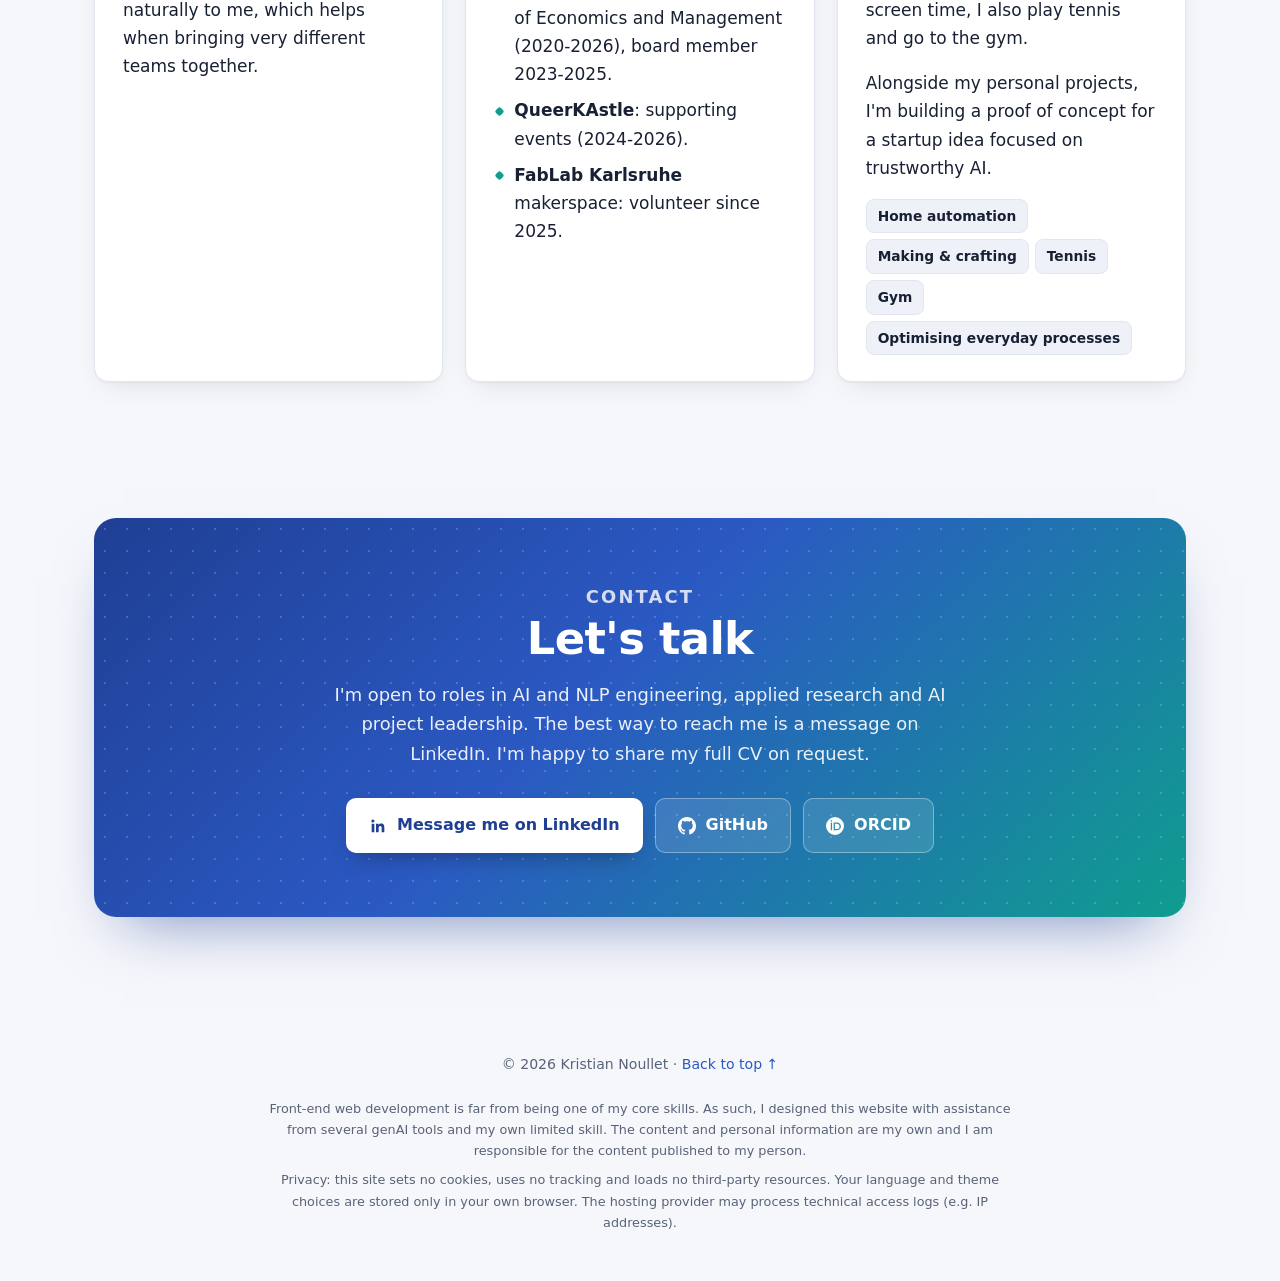
==== commit 9cc717b1: "Fixed squished language labels in navbar" ====
--- a/index.html
+++ b/index.html
@@ -135,7 +135,7 @@
           <p class="status-pill"><span class="pulse" aria-hidden="true"></span>          <span data-i18n="hero.status">Open to new roles from January 2027</span></p>
                     <p class="eyebrow" data-i18n="hero.role">AI Researcher &amp; Project Lead</p>
           <h1>Kristian Noullet <span class="suffix">M.Sc.</span></h1>
-          <p class="hero-motto" data-i18n="hero.motto">Tech enthusiast. AI realist.</p>
+          <p class="hero-motto" data-i18n="hero.motto">Tech Enthusiast. AI Realist.</p>
           <p class="hero-focus" data-i18n="hero.focus">NLP · Large Language Models · Semantic Web · AI Project Leadership</p>
           <p class="hero-intro" data-i18n="hero.intro">I build AI systems that turn unstructured text into connected knowledge, and I lead the projects that bring them into real organisations. Doctorate at KIT (defense on 10&nbsp;December&nbsp;2026), seven years of applied AI projects with partners such as BMW, DATEV, Holtzbrinck and Nokia.</p>
           <div class="hero-actions">
--- a/assets/css/style.css
+++ b/assets/css/style.css
@@ -114,24 +114,26 @@
 .site-nav a:hover { color: var(--text); background: var(--accent-soft); text-decoration: none; }
 .site-nav a.active { color: var(--accent); }
 
-.header-tools { display: flex; align-items: center; gap: 8px; }
+.header-tools { display: flex; flex: 0 0 auto; align-items: center; gap: 8px; }
 
 .lang-switch {
-  display: flex; padding: 3px; gap: 2px;
+  display: flex; flex: 0 0 auto; padding: 3px; gap: 2px;
   background: var(--surface); border: 1px solid var(--border); border-radius: 10px;
 }
+/* Margin instead of flex gap: Firefox leaves gap out of a button's width, so its text overlaps */
 .lang-switch button {
-  display: inline-flex; align-items: center; gap: 4px;
+  display: inline-flex; flex: 0 0 auto; align-items: center; white-space: nowrap;
   font: inherit; font-size: .75rem; font-weight: 650; letter-spacing: .04em;
   border: 0; background: transparent; color: var(--muted);
   padding: 4px 7px; border-radius: 7px; cursor: pointer;
 }
 .lang-flag { display: block; width: 18px; height: auto; flex: 0 0 auto; border-radius: 1px; box-shadow: 0 0 0 1px rgb(0 0 0 / 12%); }
+.lang-switch .lang-flag { margin-right: 4px; }
 .lang-switch button:hover { color: var(--text); }
 .lang-switch button[aria-pressed="true"] { background: var(--accent); color: var(--accent-text); }
 
 .icon-btn {
-  display: grid; place-items: center; width: 38px; height: 38px;
+  display: grid; place-items: center; flex: 0 0 auto; width: 38px; height: 38px;
   border: 1px solid var(--border); border-radius: 10px;
   background: var(--surface); color: var(--text); cursor: pointer;
 }
@@ -511,7 +513,7 @@
   .container { padding: 0 18px; }
   .brand-name { display: none; }
   .lang-switch button { width: 25px; height: 25px; justify-content: center; padding: 4px; font-size: 0; }
-  .lang-switch .lang-flag { width: 16px; }
+  .lang-switch .lang-flag { width: 16px; margin-right: 0; }
   .stats { grid-template-columns: repeat(2, 1fr); }
   .skills-grid, .personal-grid { grid-template-columns: 1fr; }
   .card { padding: 22px 20px; }
